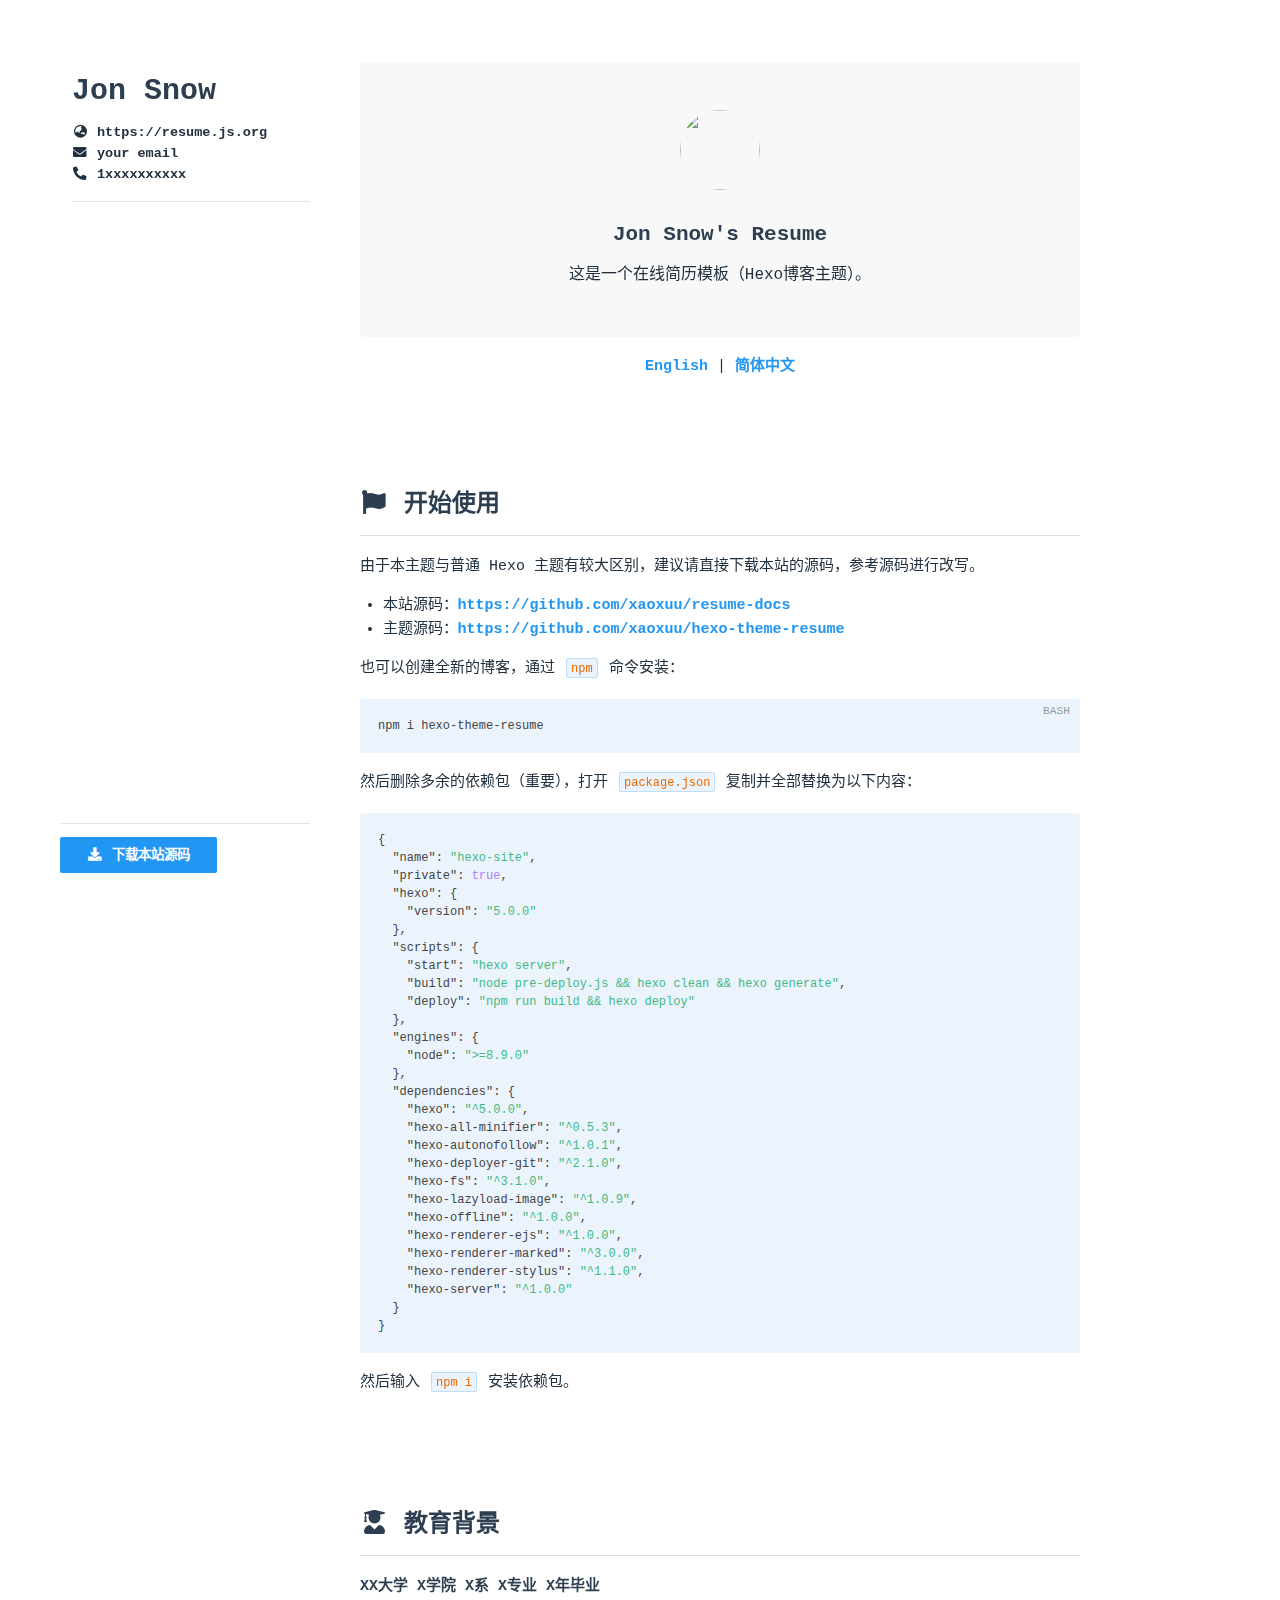
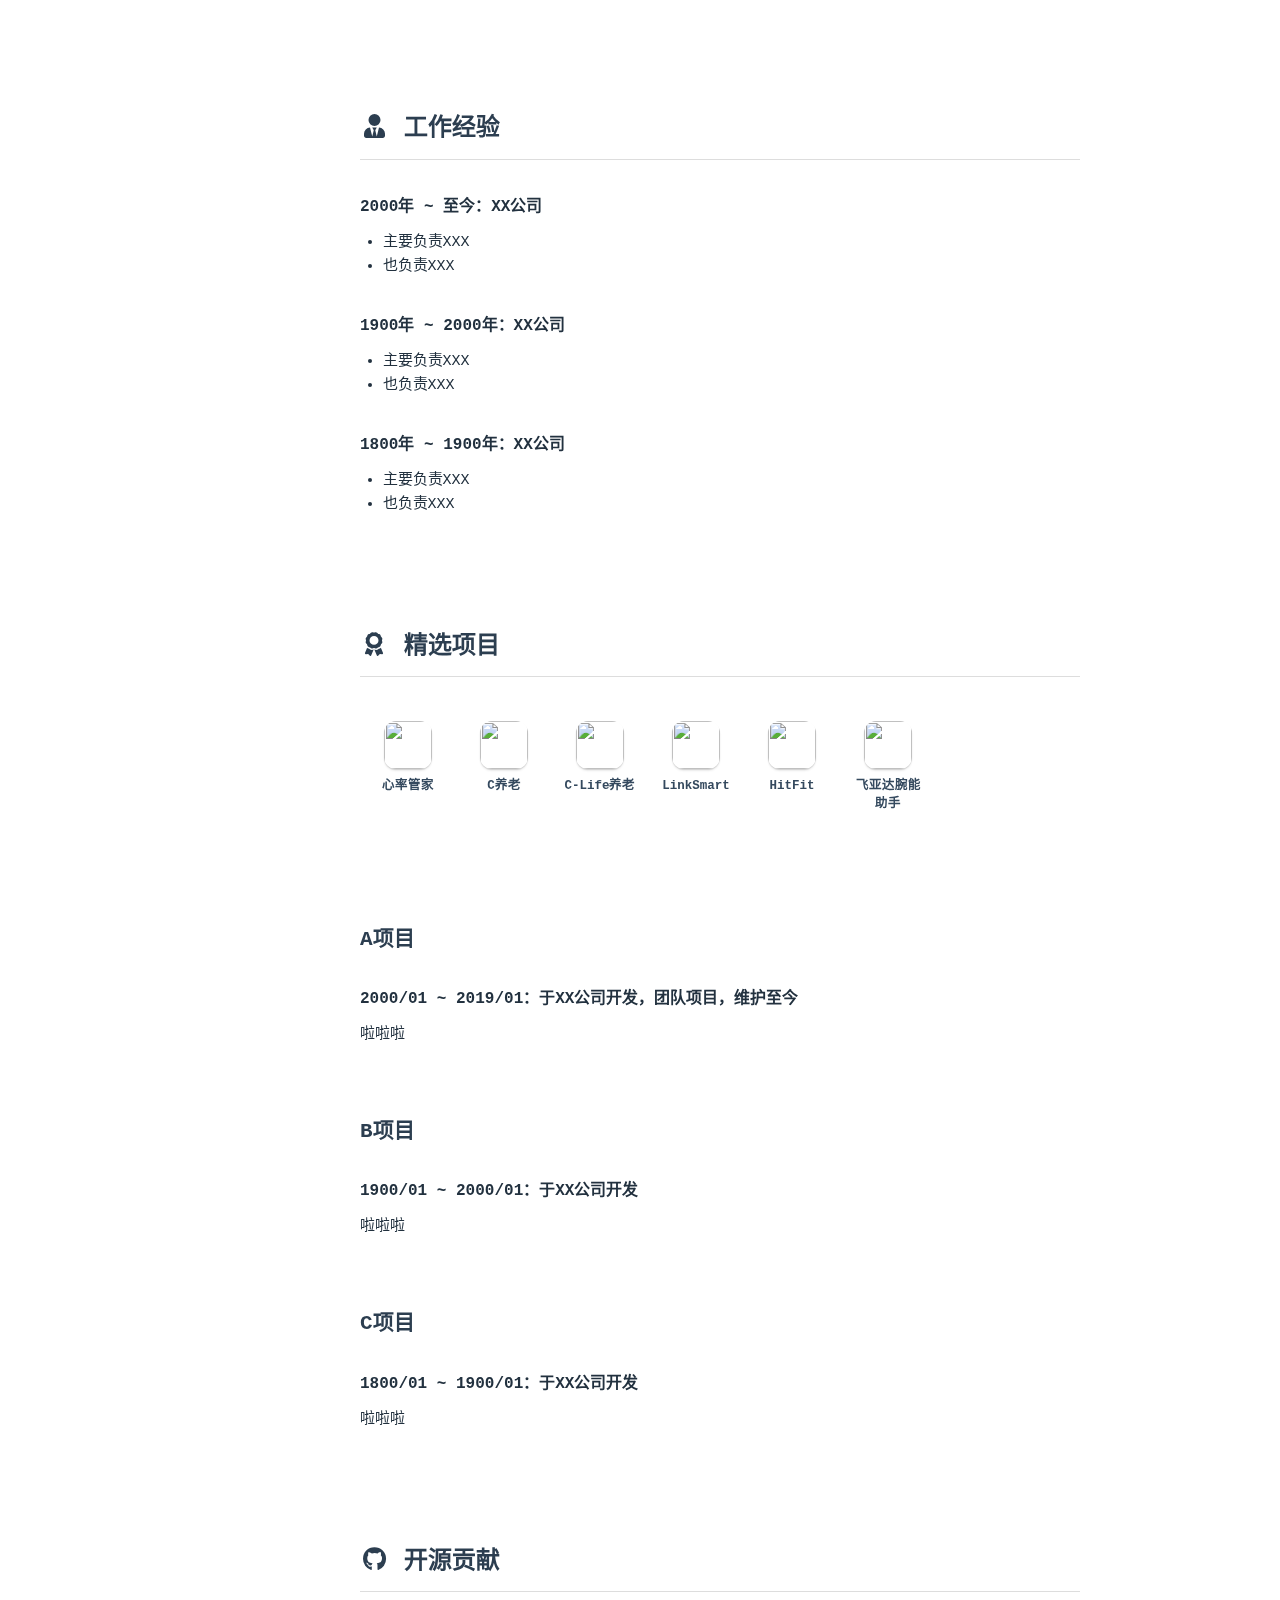
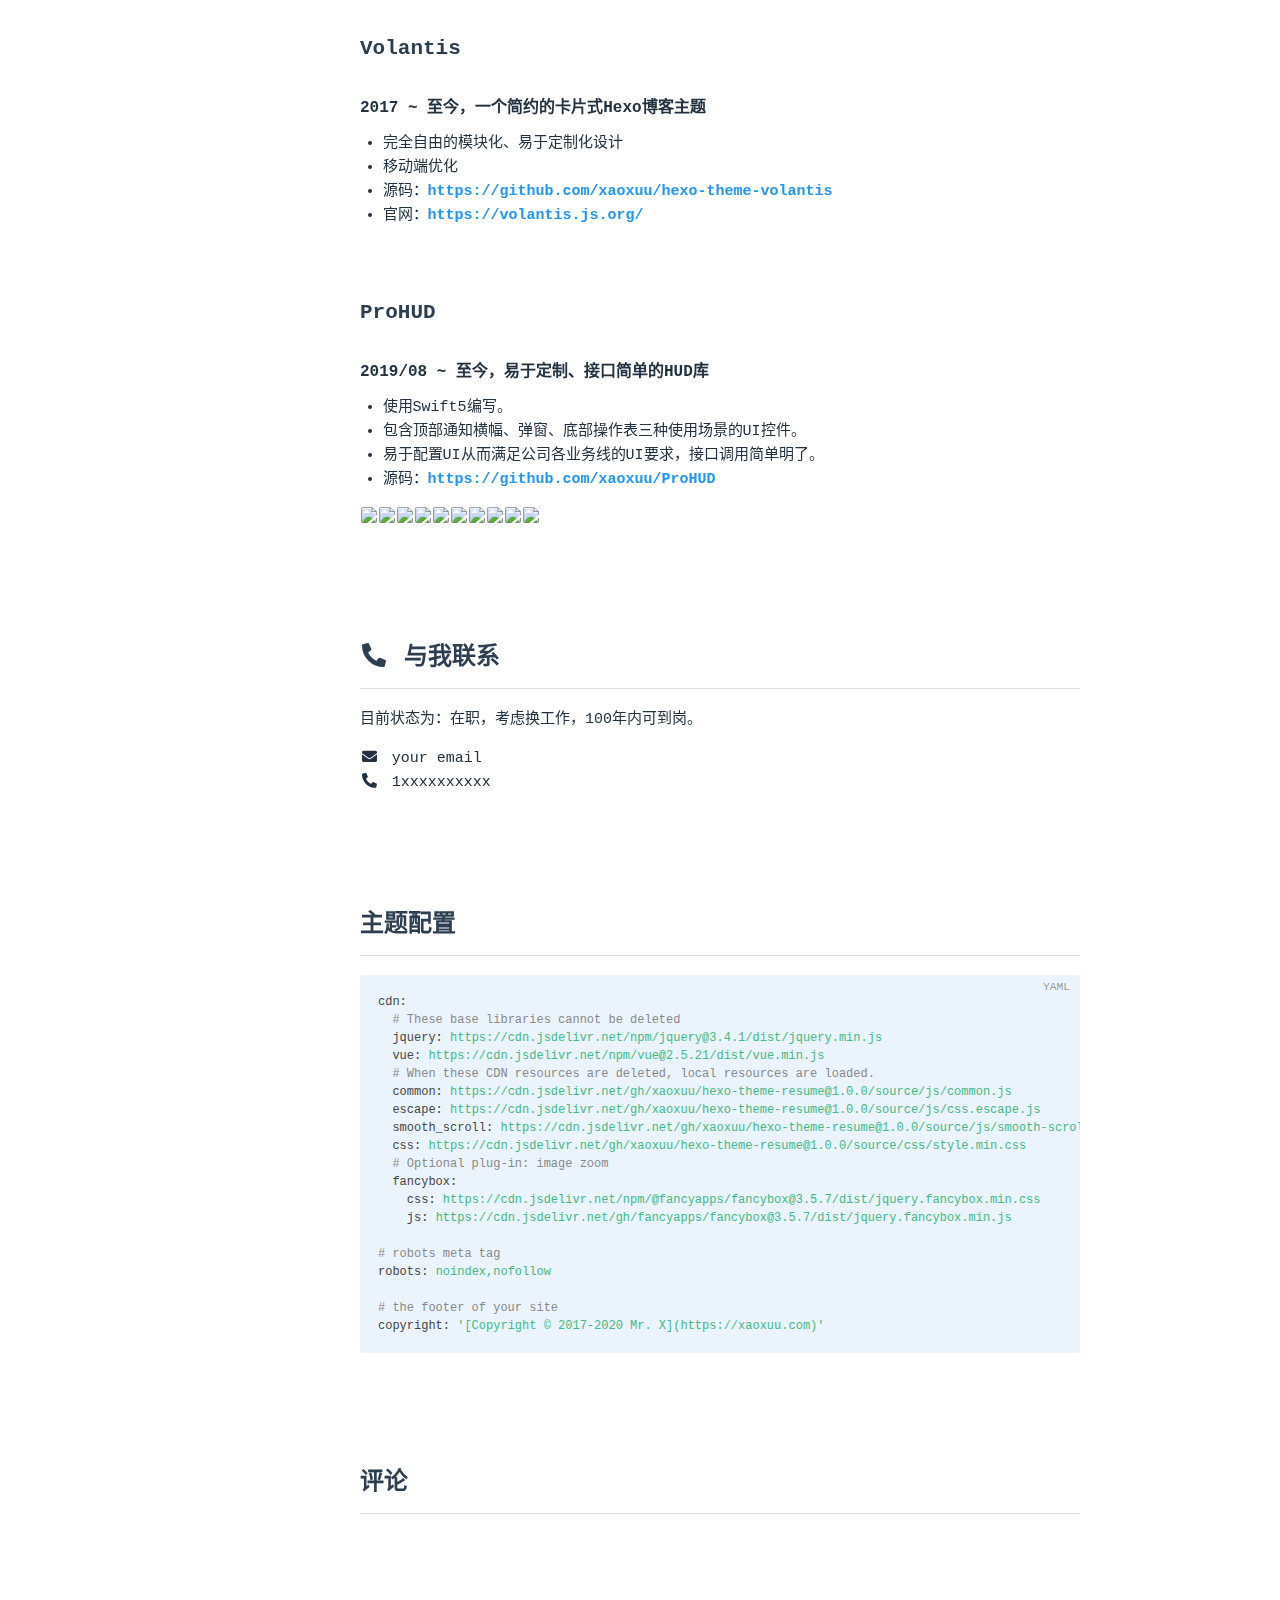
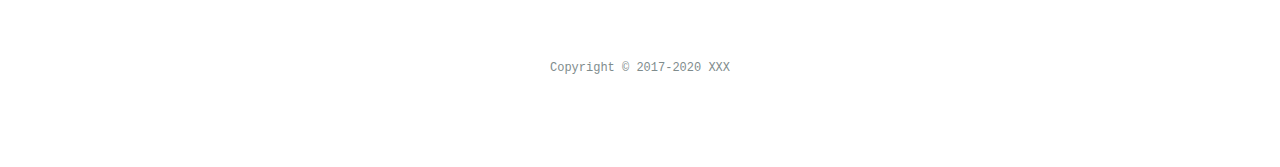
==== zh-cn/index.html @ 0134218d "update pages" ====
<!DOCTYPE html><html lang="zh-CN"><head><meta charset="utf-8"><meta name="robots" content="index,follow"><meta name="renderer" content="webkit"><meta name="force-rendering" content="webkit"><meta http-equiv="X-UA-Compatible" content="IE=Edge,chrome=1"><meta name="HandheldFriendly" content="True"><meta name="apple-mobile-web-app-capable" content="yes"><meta name="viewport" content="width=device-width,initial-scale=1,maximum-scale=1,user-scalable=no"><title>Jon Snow's Resume</title><meta name="keywords" content="简历主题,Hexo主题,简历模板"><meta name="description" content="这是一个在线简历模板（Hexo博客主题）。"><meta name="theme-color" content="#FFFFFF"><meta name="msapplication-TileColor" content="#1BC3FB"><meta name="msapplication-config" content="https://cdn.jsdelivr.net/gh/xaoxuu/cdn-assets/favicon/browserconfig.xml"><link rel="shortcut icon" type="image/x-icon" href="https://cdn.jsdelivr.net/gh/xaoxuu/cdn-assets/favicon/favicon.ico"><link rel="icon" type="image/x-icon" sizes="32x32" href="https://cdn.jsdelivr.net/gh/xaoxuu/cdn-assets/favicon/favicon-32x32.png"><link rel="apple-touch-icon" type="image/png" sizes="180x180" href="https://cdn.jsdelivr.net/gh/xaoxuu/cdn-assets/favicon/apple-touch-icon.png"><link rel="mask-icon" color="#1BC3FB" href="https://cdn.jsdelivr.net/gh/xaoxuu/cdn-assets/favicon/safari-pinned-tab.svg"><link rel="manifest" href="https://cdn.jsdelivr.net/gh/xaoxuu/cdn-assets/favicon/site.webmanifest"><link rel="stylesheet" href="https://cdn.jsdelivr.net/npm/@fortawesome/fontawesome-free@5.12.1/css/all.min.css"><link rel="stylesheet" href="https://cdn.jsdelivr.net/npm/@fancyapps/fancybox@3.5/dist/jquery.fancybox.min.css"><link rel="stylesheet" href="/css/page.css"><meta name="generator" content="Hexo 5.3.0"></head><body class="docs"><div id="mobile-bar"><a class="menu-button fas fa-bars"></a><h2 class="nav-title">Jon Snow's Resume</h2><a class="menu-button right fas fa-download" target="_blank" rel="external nofollow noopener noreferrer" href="https://github.com/xaoxuu/resume-docs"></a></div><script src="https://cdn.jsdelivr.net/npm/vue@2.6/dist/vue.min.js"></script><script>Vue.config.productionTip=!1,window.PAGE_TYPE="resume"</script><div id="main" class="fix-sidebar"><div class="sidebar"><div class="sidebar-inner"><header class="header"><h2>Jon Snow</h2><div class="meta"><p><a href="https://resume.js.org/zh-cn/"><i class="fas fa-globe-asia fa-fw"></i>&nbsp;https://resume.js.org</a></p><p><a><i class="fas fa-envelope fa-fw"></i>&nbsp;your email</a></p><p><a href="tel:10086" rel="external nofollow noopener noreferrer" target="_blank"><i class="fas fa-phone-alt fa-fw"></i>&nbsp;1xxxxxxxxxx</a></p></div><hr><br></header><div class="list"><ul class="menu-root"><li><a href="/index.html" class="sidebar-link current"></a></li><li><a href="/zh-cn/index.html" class="sidebar-link current"></a></li></ul></div><div class="footer"><a class="button" target="_blank" rel="external nofollow noopener noreferrer" href="https://github.com/xaoxuu/resume-docs"><i class="fas fa-download fa-fw"></i> 下载本站源码</a></div></div></div><div class="content with-sidebar"><div class="resume-header"><div class="avatar"><img no-lazy class="avatar" src="https://cdn.jsdelivr.net/gh/xaoxuu/cdn-assets/avatar/avatar.png"></div><h1 class="resume-title">Jon Snow's Resume</h1><p class="description">这是一个在线简历模板（Hexo博客主题）。</p></div><center><a href="/">English</a> | <a href="/zh-cn/">简体中文</a></center><h2 id="开始使用"><a href="#开始使用" class="headerlink" title=" 开始使用"></a><i class="fas fa-flag"></i> 开始使用</h2><p>由于本主题与普通 Hexo 主题有较大区别，建议请直接下载本站的源码，参考源码进行改写。</p><ul><li>本站源码：<a target="_blank" rel="external nofollow noopener noreferrer" href="https://github.com/xaoxuu/resume-docs">https://github.com/xaoxuu/resume-docs</a></li><li>主题源码：<a target="_blank" rel="external nofollow noopener noreferrer" href="https://github.com/xaoxuu/hexo-theme-resume">https://github.com/xaoxuu/hexo-theme-resume</a></li></ul><p>也可以创建全新的博客，通过 <code>npm</code> 命令安装：</p><figure class="highlight bash"><table><tr><td class="code"><pre><span class="line">npm i hexo-theme-resume</span><br></pre></td></tr></table></figure><p>然后删除多余的依赖包（重要），打开 <code>package.json</code> 复制并全部替换为以下内容：</p><figure class="highlight json"><table><tr><td class="code"><pre><span class="line">&#123;</span><br><span class="line">  <span class="attr">&quot;name&quot;</span>: <span class="string">&quot;hexo-site&quot;</span>,</span><br><span class="line">  <span class="attr">&quot;private&quot;</span>: <span class="literal">true</span>,</span><br><span class="line">  <span class="attr">&quot;hexo&quot;</span>: &#123;</span><br><span class="line">    <span class="attr">&quot;version&quot;</span>: <span class="string">&quot;5.0.0&quot;</span></span><br><span class="line">  &#125;,</span><br><span class="line">  <span class="attr">&quot;scripts&quot;</span>: &#123;</span><br><span class="line">    <span class="attr">&quot;start&quot;</span>: <span class="string">&quot;hexo server&quot;</span>,</span><br><span class="line">    <span class="attr">&quot;build&quot;</span>: <span class="string">&quot;node pre-deploy.js &amp;&amp; hexo clean &amp;&amp; hexo generate&quot;</span>,</span><br><span class="line">    <span class="attr">&quot;deploy&quot;</span>: <span class="string">&quot;npm run build &amp;&amp; hexo deploy&quot;</span></span><br><span class="line">  &#125;,</span><br><span class="line">  <span class="attr">&quot;engines&quot;</span>: &#123;</span><br><span class="line">    <span class="attr">&quot;node&quot;</span>: <span class="string">&quot;&gt;=8.9.0&quot;</span></span><br><span class="line">  &#125;,</span><br><span class="line">  <span class="attr">&quot;dependencies&quot;</span>: &#123;</span><br><span class="line">    <span class="attr">&quot;hexo&quot;</span>: <span class="string">&quot;^5.0.0&quot;</span>,</span><br><span class="line">    <span class="attr">&quot;hexo-all-minifier&quot;</span>: <span class="string">&quot;^0.5.3&quot;</span>,</span><br><span class="line">    <span class="attr">&quot;hexo-autonofollow&quot;</span>: <span class="string">&quot;^1.0.1&quot;</span>,</span><br><span class="line">    <span class="attr">&quot;hexo-deployer-git&quot;</span>: <span class="string">&quot;^2.1.0&quot;</span>,</span><br><span class="line">    <span class="attr">&quot;hexo-fs&quot;</span>: <span class="string">&quot;^3.1.0&quot;</span>,</span><br><span class="line">    <span class="attr">&quot;hexo-lazyload-image&quot;</span>: <span class="string">&quot;^1.0.9&quot;</span>,</span><br><span class="line">    <span class="attr">&quot;hexo-offline&quot;</span>: <span class="string">&quot;^1.0.0&quot;</span>,</span><br><span class="line">    <span class="attr">&quot;hexo-renderer-ejs&quot;</span>: <span class="string">&quot;^1.0.0&quot;</span>,</span><br><span class="line">    <span class="attr">&quot;hexo-renderer-marked&quot;</span>: <span class="string">&quot;^3.0.0&quot;</span>,</span><br><span class="line">    <span class="attr">&quot;hexo-renderer-stylus&quot;</span>: <span class="string">&quot;^1.1.0&quot;</span>,</span><br><span class="line">    <span class="attr">&quot;hexo-server&quot;</span>: <span class="string">&quot;^1.0.0&quot;</span></span><br><span class="line">  &#125;</span><br><span class="line">&#125;</span><br></pre></td></tr></table></figure><p>然后输入 <code>npm i</code> 安装依赖包。</p><h2 id="教育背景"><a href="#教育背景" class="headerlink" title=" 教育背景"></a><i class="fas fa-user-graduate"></i> 教育背景</h2><p><strong>XX大学 X学院 X系 X专业 X年毕业</strong></p><h2 id="工作经验"><a href="#工作经验" class="headerlink" title=" 工作经验"></a><i class="fas fa-user-tie"></i> 工作经验</h2><h4 id="2000年-至今：XX公司"><a href="#2000年-至今：XX公司" class="headerlink" title="2000年 ~ 至今：XX公司"></a>2000年 ~ 至今：XX公司</h4><ul><li>主要负责XXX</li><li>也负责XXX</li></ul><h4 id="1900年-2000年：XX公司"><a href="#1900年-2000年：XX公司" class="headerlink" title="1900年 ~ 2000年：XX公司"></a>1900年 ~ 2000年：XX公司</h4><ul><li>主要负责XXX</li><li>也负责XXX</li></ul><h4 id="1800年-1900年：XX公司"><a href="#1800年-1900年：XX公司" class="headerlink" title="1800年 ~ 1900年：XX公司"></a>1800年 ~ 1900年：XX公司</h4><ul><li>主要负责XXX</li><li>也负责XXX</li></ul><h2 id="精选项目"><a href="#精选项目" class="headerlink" title=" 精选项目"></a><i class="fas fa-award"></i> 精选项目</h2><btns rounded><a target="_blank" rel="external nofollow noopener noreferrer" href="https://apps.apple.com/cn/app/heart-mate-pro-hrm-utility/id1463348922?ls=1"><img src="https://img.vim-cn.com/92/d570170f4f12e1ee829ca0e85a7dffeb77343a.svg" data-original="https://cdn.jsdelivr.net/gh/xaoxuu/cdn-assets/proj/heartmate/icon.png"> 心率管家 </a><a target="_blank" rel="external nofollow noopener noreferrer" href="https://apps.apple.com/cn/app/c%E5%85%BB%E8%80%81/id1458315594"><img src="https://img.vim-cn.com/92/d570170f4f12e1ee829ca0e85a7dffeb77343a.svg" data-original="https://cdn.jsdelivr.net/gh/xaoxuu/cdn-assets/proj/het-cyanglao/icon.png"> C养老 </a><a target="_blank" rel="external nofollow noopener noreferrer" href="https://apps.apple.com/cn/app/c-life%E5%85%BB%E8%80%81/id1393937890"><img src="https://img.vim-cn.com/92/d570170f4f12e1ee829ca0e85a7dffeb77343a.svg" data-original="https://cdn.jsdelivr.net/gh/xaoxuu/cdn-assets/proj/het-clife/icon.png"> C-Life养老 </a><a target="_blank" rel="external nofollow noopener noreferrer" href="https://apps.apple.com/cn/app/linksmart/id1109303355"><img src="https://img.vim-cn.com/92/d570170f4f12e1ee829ca0e85a7dffeb77343a.svg" data-original="https://cdn.jsdelivr.net/gh/xaoxuu/cdn-assets/proj/ht-linksmart/icon.png"> LinkSmart </a><a target="_blank" rel="external nofollow noopener noreferrer" href="https://apps.apple.com/cn/app/hitfit/id1207738581"><img src="https://img.vim-cn.com/92/d570170f4f12e1ee829ca0e85a7dffeb77343a.svg" data-original="https://cdn.jsdelivr.net/gh/xaoxuu/cdn-assets/proj/ht-hitfit/icon.png"> HitFit </a><a target="_blank" rel="external nofollow noopener noreferrer" href="https://apps.apple.com/cn/app/%E8%85%95%E8%83%BD%E5%8A%A9%E6%89%8B/id1138242219"><img src="https://img.vim-cn.com/92/d570170f4f12e1ee829ca0e85a7dffeb77343a.svg" data-original="https://cdn.jsdelivr.net/gh/xaoxuu/cdn-assets/proj/ht-fiyta/icon.png"> 飞亚达腕能助手</a></btns><br><h3 id="A项目"><a href="#A项目" class="headerlink" title="A项目"></a>A项目</h3><h4 id="2000-01-2019-01：于XX公司开发，团队项目，维护至今"><a href="#2000-01-2019-01：于XX公司开发，团队项目，维护至今" class="headerlink" title="2000/01 ~ 2019/01：于XX公司开发，团队项目，维护至今"></a>2000/01 ~ 2019/01：于XX公司开发，团队项目，维护至今</h4><p>啦啦啦</p><h3 id="B项目"><a href="#B项目" class="headerlink" title="B项目"></a>B项目</h3><h4 id="1900-01-2000-01：于XX公司开发"><a href="#1900-01-2000-01：于XX公司开发" class="headerlink" title="1900/01 ~ 2000/01：于XX公司开发"></a>1900/01 ~ 2000/01：于XX公司开发</h4><p>啦啦啦</p><h3 id="C项目"><a href="#C项目" class="headerlink" title="C项目"></a>C项目</h3><h4 id="1800-01-1900-01：于XX公司开发"><a href="#1800-01-1900-01：于XX公司开发" class="headerlink" title="1800/01 ~ 1900/01：于XX公司开发"></a>1800/01 ~ 1900/01：于XX公司开发</h4><p>啦啦啦</p><h2 id="开源贡献"><a href="#开源贡献" class="headerlink" title=" 开源贡献"></a><i class="fab fa-github"></i> 开源贡献</h2><h3 id="Volantis"><a href="#Volantis" class="headerlink" title="Volantis"></a>Volantis</h3><h4 id="2017-至今，一个简约的卡片式Hexo博客主题"><a href="#2017-至今，一个简约的卡片式Hexo博客主题" class="headerlink" title="2017 ~ 至今，一个简约的卡片式Hexo博客主题"></a>2017 ~ 至今，一个简约的卡片式Hexo博客主题</h4><ul><li>完全自由的模块化、易于定制化设计</li><li>移动端优化</li><li>源码：<a target="_blank" rel="external nofollow noopener noreferrer" href="https://github.com/xaoxuu/hexo-theme-volantis">https://github.com/xaoxuu/hexo-theme-volantis</a></li><li>官网：<a target="_blank" rel="external nofollow noopener noreferrer" href="https://volantis.js.org/">https://volantis.js.org/</a></li></ul><h3 id="ProHUD"><a href="#ProHUD" class="headerlink" title="ProHUD"></a>ProHUD</h3><h4 id="2019-08-至今，易于定制、接口简单的HUD库"><a href="#2019-08-至今，易于定制、接口简单的HUD库" class="headerlink" title="2019/08 ~ 至今，易于定制、接口简单的HUD库"></a>2019/08 ~ 至今，易于定制、接口简单的HUD库</h4><ul><li>使用Swift5编写。</li><li>包含顶部通知横幅、弹窗、底部操作表三种使用场景的UI控件。</li><li>易于配置UI从而满足公司各业务线的UI要求，接口调用简单明了。</li><li>源码：<a target="_blank" rel="external nofollow noopener noreferrer" href="https://github.com/xaoxuu/ProHUD">https://github.com/xaoxuu/ProHUD</a></li></ul><fancybox><img src="https://img.vim-cn.com/92/d570170f4f12e1ee829ca0e85a7dffeb77343a.svg" data-original="https://cdn.jsdelivr.net/gh/xaoxuu/cdn-assets/proj/prohud/screenshot01.png"> <img src="https://img.vim-cn.com/92/d570170f4f12e1ee829ca0e85a7dffeb77343a.svg" data-original="https://cdn.jsdelivr.net/gh/xaoxuu/cdn-assets/proj/prohud/screenshot02.png"> <img src="https://img.vim-cn.com/92/d570170f4f12e1ee829ca0e85a7dffeb77343a.svg" data-original="https://cdn.jsdelivr.net/gh/xaoxuu/cdn-assets/proj/prohud/screenshot03.png"> <img src="https://img.vim-cn.com/92/d570170f4f12e1ee829ca0e85a7dffeb77343a.svg" data-original="https://cdn.jsdelivr.net/gh/xaoxuu/cdn-assets/proj/prohud/screenshot04.png"> <img src="https://img.vim-cn.com/92/d570170f4f12e1ee829ca0e85a7dffeb77343a.svg" data-original="https://cdn.jsdelivr.net/gh/xaoxuu/cdn-assets/proj/prohud/screenshot05.png"> <img src="https://img.vim-cn.com/92/d570170f4f12e1ee829ca0e85a7dffeb77343a.svg" data-original="https://cdn.jsdelivr.net/gh/xaoxuu/cdn-assets/proj/prohud/screenshot06.png"> <img src="https://img.vim-cn.com/92/d570170f4f12e1ee829ca0e85a7dffeb77343a.svg" data-original="https://cdn.jsdelivr.net/gh/xaoxuu/cdn-assets/proj/prohud/screenshot07.png"> <img src="https://img.vim-cn.com/92/d570170f4f12e1ee829ca0e85a7dffeb77343a.svg" data-original="https://cdn.jsdelivr.net/gh/xaoxuu/cdn-assets/proj/prohud/screenshot08.png"> <img src="https://img.vim-cn.com/92/d570170f4f12e1ee829ca0e85a7dffeb77343a.svg" data-original="https://cdn.jsdelivr.net/gh/xaoxuu/cdn-assets/proj/prohud/screenshot09.png"> <img src="https://img.vim-cn.com/92/d570170f4f12e1ee829ca0e85a7dffeb77343a.svg" data-original="https://cdn.jsdelivr.net/gh/xaoxuu/cdn-assets/proj/prohud/screenshot10.png"></fancybox><h2 id="与我联系"><a href="#与我联系" class="headerlink" title=" 与我联系"></a><i class="fas fa-phone-alt"></i> 与我联系</h2><p>目前状态为：在职，考虑换工作，100年内可到岗。</p><p><i class="fas fa-envelope fa-fw"></i> your email<br><i class="fas fa-phone-alt fa-fw"></i> 1xxxxxxxxxx</p><h2 id="主题配置"><a href="#主题配置" class="headerlink" title="主题配置"></a>主题配置</h2><figure class="highlight yaml"><table><tr><td class="code"><pre><span class="line"><span class="attr">cdn:</span></span><br><span class="line">  <span class="comment"># These base libraries cannot be deleted</span></span><br><span class="line">  <span class="attr">jquery:</span> <span class="string">https://cdn.jsdelivr.net/npm/jquery@3.4.1/dist/jquery.min.js</span></span><br><span class="line">  <span class="attr">vue:</span> <span class="string">https://cdn.jsdelivr.net/npm/vue@2.5.21/dist/vue.min.js</span></span><br><span class="line">  <span class="comment"># When these CDN resources are deleted, local resources are loaded.</span></span><br><span class="line">  <span class="attr">common:</span> <span class="string">https://cdn.jsdelivr.net/gh/xaoxuu/hexo-theme-resume@1.0.0/source/js/common.js</span></span><br><span class="line">  <span class="attr">escape:</span> <span class="string">https://cdn.jsdelivr.net/gh/xaoxuu/hexo-theme-resume@1.0.0/source/js/css.escape.js</span></span><br><span class="line">  <span class="attr">smooth_scroll:</span> <span class="string">https://cdn.jsdelivr.net/gh/xaoxuu/hexo-theme-resume@1.0.0/source/js/smooth-scroll.min.js</span></span><br><span class="line">  <span class="attr">css:</span> <span class="string">https://cdn.jsdelivr.net/gh/xaoxuu/hexo-theme-resume@1.0.0/source/css/style.min.css</span></span><br><span class="line">  <span class="comment"># Optional plug-in: image zoom</span></span><br><span class="line">  <span class="attr">fancybox:</span></span><br><span class="line">    <span class="attr">css:</span> <span class="string">https://cdn.jsdelivr.net/npm/@fancyapps/fancybox@3.5.7/dist/jquery.fancybox.min.css</span></span><br><span class="line">    <span class="attr">js:</span> <span class="string">https://cdn.jsdelivr.net/gh/fancyapps/fancybox@3.5.7/dist/jquery.fancybox.min.js</span></span><br><span class="line"></span><br><span class="line"><span class="comment"># robots meta tag</span></span><br><span class="line"><span class="attr">robots:</span> <span class="string">noindex,nofollow</span></span><br><span class="line"></span><br><span class="line"><span class="comment"># the footer of your site</span></span><br><span class="line"><span class="attr">copyright:</span> <span class="string">&#x27;[Copyright © 2017-2020 Mr. X](https://xaoxuu.com)&#x27;</span></span><br></pre></td></tr></table></figure><h2 id="评论"><a href="#评论" class="headerlink" title="评论"></a>评论</h2><script src="https://utteranc.es/client.js" repo="xaoxuu/hexo-theme-resume" issue-number="18" theme="github-light" crossorigin="anonymous" async></script></div></div><script src="https://cdn.jsdelivr.net/gh/xaoxuu/hexo-theme-resume@1.0.0/source/js/smooth-scroll.min.js"></script><footer id="footer"><p></p><p><a href="/">Copyright © 2017-2020 XXX</a></p><p></p></footer><script src="https://cdn.jsdelivr.net/npm/jquery@3.5/dist/jquery.min.js"></script><script src="https://cdn.jsdelivr.net/gh/xaoxuu/hexo-theme-resume@1.0.0/source/js/common.js"></script><script src="https://cdn.jsdelivr.net/gh/xaoxuu/hexo-theme-resume@1.0.0/source/js/css.escape.js"></script><script src="https://cdn.jsdelivr.net/gh/fancyapps/fancybox@3.5/dist/jquery.fancybox.min.js"></script><script>let LAZY_LOAD_IMAGE="[object Object]";$("body").find("fancybox").find("img").each(function(){var t=document.createElement("a");$(t).attr("data-fancybox","gallery"),$(t).attr("href",$(this).attr("src")),LAZY_LOAD_IMAGE&&$(t).attr("href",$(this).attr("data-original")),$(this).wrap(t)})</script><script>window.imageLazyLoadSetting={isSPA:!1,processImages:null}</script><script>window.addEventListener("load",function(){var t=/\.(gif|jpg|jpeg|tiff|png)$/i,r=/^data:image\/[a-z]+;base64,/;Array.prototype.slice.call(document.querySelectorAll("img[data-original]")).forEach(function(a){var e=a.parentNode;"A"===e.tagName&&(e.href.match(t)||e.href.match(r))&&(e.href=a.dataset.original)})})</script><script>!function(n){n.imageLazyLoadSetting.processImages=i;var e=n.imageLazyLoadSetting.isSPA,r=Array.prototype.slice.call(document.querySelectorAll("img[data-original]"));function i(){e&&(r=Array.prototype.slice.call(document.querySelectorAll("img[data-original]")));for(var t,a=0;a<r.length;a++)0<=(t=(t=r[a]).getBoundingClientRect()).bottom&&0<=t.left&&t.top<=(n.innerHeight||document.documentElement.clientHeight)&&function(){var e=r[a],t=e,n=function(){r=r.filter(function(t){return e!==t})},i=new Image,o=t.getAttribute("data-original");i.onload=function(){t.src=o,n()},i.src=o}()}i(),n.addEventListener("scroll",function(){var t=i,e=n;clearTimeout(t.tId),t.tId=setTimeout(function(){t.call(e)},500)})}(this)</script></body></html>
---- css/page.css ----
/* build time:Mon Jun 27 2022 18:29:17 GMT+0800 (中国标准时间)*/
@font-face{font-family:Courier;src:url(https://cdn.jsdelivr.net/gh/xaoxuu/cdn-fonts/Courier/Courier.dfont);font-weight:300}.gutter pre{color:rgba(0,0,0,.4)}pre{color:#444}pre .constant,pre .function .keyword{color:#0092db}pre .attribute,pre .keyword{color:#e96900}pre .literal,pre .number{color:#ae81ff}pre .change,pre .clojure .built_in,pre .flow,pre .lisp .title,pre .nginx .title,pre .tag,pre .tag .title,pre .tex .special,pre .winutils{color:#2973b7}pre .class .title{color:#2c3e50}pre .regexp,pre .symbol,pre .symbol .string,pre .value{color:#42b983}pre .title{color:#a6e22e}pre .type{color:#2395f3}pre .addition,pre .apache .cbracket,pre .apache .tag,pre .attr_selector,pre .built_in,pre .django .filter .argument,pre .django .template_tag,pre .django .variable,pre .envvar,pre .haskell .type,pre .javadoc,pre .preprocessor,pre .prompt,pre .pseudo,pre .ruby .class .parent,pre .smalltalk .array,pre .smalltalk .class,pre .smalltalk .localvars,pre .sql .aggregate,pre .stream,pre .string,pre .subst,pre .tag .value,pre .tex .command{color:#42b983}pre .apache .sqbracket,pre .comment,pre .deletion,pre .doctype,pre .java .annotation,pre .pi,pre .python .decorator,pre .shebang,pre .template_comment,pre .tex .formula{color:#888}pre .coffeescript .javascript,pre .javascript .xml,pre .tex .formula,pre .xml .cdata,pre .xml .css,pre .xml .javascript,pre .xml .vbscript{opacity:.5}body{font-family:Courier,Menlo,Monaco,"Helvetica Neue",Arial,sans-serif;font-size:15px;-webkit-font-smoothing:antialiased;-moz-osx-font-smoothing:grayscale;color:#22313f;background-color:#fff;margin:0}body.docs{padding-top:0}@media screen and (max-width:900px){body.docs{padding-top:0}}hr{border:0;border-radius:1px;border-bottom:1px solid rgba(0,0,0,.1)}a{text-decoration:none;color:#22313f}img{border:none}h1,h2,h3,h4,strong{font-weight:600;color:#2c3e50}code,pre{font-family:Menlo,Monaco,courier,monospace,Arial,sans-serif;font-size:.8em;-webkit-font-smoothing:initial;-moz-osx-font-smoothing:initial}code{color:#e96900;background-color:#ebf4fd;border:1px solid #bfdcf9;padding:3px 4px 1px 4px;margin:0 2px;border-radius:2px;word-break:break-all}em{color:#7f8c8d}.button{padding:.32em 2em;line-height:2em;border-radius:2px;display:inline-block;color:#fff;background-color:#2196f3;transition:all .15s ease;box-sizing:border-box}.button.white{background-color:#fff;color:#2196f3!important}.button.clear{background:rgba(0,0,0,0)}.button.gray{background-color:#999}.button:hover{color:#fff!important}.button.active,.button:hover{background:#0c82df;box-shadow:0 4px 8px rgba(0,0,0,.12),0 8px 16px rgba(0,0,0,.12),0 16px 32px rgba(0,0,0,.12)}.button:active{box-shadow:0 2px 4px rgba(0,0,0,.1)}.highlight{overflow-x:auto;background-color:#ebf4fd;padding:0;line-height:1.1em;border-radius:4px;position:relative}.highlight table,.highlight td,.highlight tr{width:100%;border-collapse:collapse;padding:0;margin:0}.highlight .gutter{width:1.5em;background:#d5e8fb}.highlight .gutter pre{text-align:right;padding:0 1em;background-color:rgba(0,0,0,0);line-height:1.5em}.highlight .code pre{background:#ebf4fd;padding:1.5em;line-height:1.5em;margin:0}.highlight .code .line{min-height:1.5em}.highlight .code.code:before{content:" ";position:absolute;top:0;right:0;color:rgba(0,0,0,.4);text-align:right;font-size:.75em;padding:5px 10px 0;line-height:15px;height:15px}.highlight.c .code:before{content:"C"}.highlight.swift .code:before{content:"SWIFT"}.highlight.objc .code:before{content:"OBJECTIVE-C"}.highlight.html .code:before{content:"HTML"}.highlight.js .code:before{content:"JS"}.highlight.bash .code:before{content:"BASH"}.highlight.shell .code:before{content:"SHELL"}.highlight.css .code:before{content:"CSS"}.highlight.stylus .code:before{content:"STYLUS"}.highlight.less .code:before{content:"LESS"}.highlight.java .code:before{content:"JAVA"}.highlight.python .code:before{content:"PYTHON"}.highlight.yaml .code:before{content:"YAML"}.hljs{background:0 0!important}#main{position:relative;z-index:1;padding:0 60px 30px;overflow-x:hidden}#nav .nav-link{cursor:pointer}#nav .nav-dropdown-container .nav-link:hover:not(.current){border-bottom:none}#nav .nav-dropdown-container:hover .nav-dropdown{display:block}#nav .nav-dropdown-container.ecosystem,#nav .nav-dropdown-container.language{margin-left:20px}#nav .nav-dropdown-container .arrow{pointer-events:none}#nav .nav-dropdown{display:none;box-sizing:border-box;max-height:calc(100vh - 60px);overflow-y:auto;position:absolute;top:100%;right:-15px;background-color:#fff;padding:10px 0;border:1px solid #ddd;border-bottom-color:#ccc;text-align:left;border-radius:4px;white-space:nowrap}#nav .nav-dropdown li{line-height:1.8em;margin:0;display:block}#nav .nav-dropdown li>ul{padding-left:0}#nav .nav-dropdown li:first-child h4{margin-top:0;padding-top:0;border-top:0}#nav .nav-dropdown a,#nav .nav-dropdown h4{padding:0 24px 0 20px}#nav .nav-dropdown h4{font-size:.78em;color:rgba(44,62,80,.45);margin:.45em 0 0;padding-top:.45em;border-top:1px solid #eee}#nav .nav-dropdown a{color:#3a5169;font-size:.95em;font-weight:700;display:block}#nav .nav-dropdown a:hover{color:#2196f3}#nav .arrow{display:inline-block;vertical-align:middle;margin-top:-1px;margin-left:6px;margin-right:-14px;width:0;height:0;border-left:4px solid transparent;border-right:4px solid transparent;border-top:5px solid #ccc}sup.beta.beta{font-size:.6em;margin-left:.7em;text-transform:uppercase;opacity:.6}@media print{body{color:#000}.highlight{padding:0;page-break-inside:avoid}.highlight .code pre{color:#000;background-color:#fff;border-style:solid;border-width:2px 2px 2px 2px;border-color:#e8e8e8;page-break-inside:avoid}h1,h2,h3,h4,h5{color:#000;page-break-after:avoid;page-break-before:avoid}img{page-break-inside:avoid}h2+p{page-break-before:avoid}a:link:after,a:visited:after{content:" [" attr(href) "] "}}#comments #valine_container .info{display:none}#footer{padding:40px 0 80px;color:#7f8c8d;text-align:center}#footer p{font-size:.8em}#footer a{color:#7f8c8d;transition:all .2s ease;-moz-transition:all .2s ease;-webkit-transition:all .2s ease;-o-transition:all .2s ease}#footer a:hover{color:#ff5722!important}#footer .social-wrapper{display:flex;justify-content:center;flex-wrap:wrap}#footer .social-wrapper a{position:relative;display:inline-block;text-align:center;display:flex;justify-content:center;align-items:center;flex-wrap:wrap;width:1.2em;height:1.2em;margin:4px;padding:.5em;border-radius:50%;background-color:transparent;transition:all .28s ease;-moz-transition:all .28s ease;-webkit-transition:all .28s ease;-o-transition:all .28s ease}#footer .social-wrapper a:hover{color:#2196f3;background-color:#e6f2fc}#header{background-color:#fff;height:40px;padding:10px 60px;position:relative;z-index:100;box-shadow:0 1px 1px rgba(0,0,0,.12),0 2px 2px rgba(0,0,0,.08)}body.docs #header{position:fixed;width:100%;top:0}body.docs #nav{position:fixed}#nav{list-style-type:none;margin:0;padding:0;position:absolute;right:30px;top:10px;height:40px;line-height:40px}#nav .break{display:none}#nav li{display:inline-block;position:relative;margin:0 .6em}#nav .seperator{margin:.3em;display:inline}#nav .nav-dropdown .nav-link.current,#nav .nav-dropdown .nav-link:hover{border-bottom:none}#nav .nav-dropdown .nav-link.current::after{content:"";width:0;height:0;border-left:5px solid #2196f3;border-top:3px solid transparent;border-bottom:3px solid transparent;position:absolute;top:50%;margin-top:-4px;left:8px}.nav-link{padding-bottom:3px;white-space:nowrap}.nav-link.current,.nav-link:hover{border-bottom:3px solid #2196f3}.nav-link.contribute,.nav-link.team{margin-left:10px}.new-label{position:absolute;top:3px;left:110%;background-color:#2196f3;color:#fff;line-height:16px;height:16px;font-size:9px;font-weight:700;font-family:Menlo,Monaco,courier,monospace,Arial,sans-serif;padding:1px 4px 0 6px;border-radius:4px}.search-query{height:30px;line-height:30px;box-sizing:border-box;padding:0 15px 0 30px;border:1px solid #e3e3e3;color:#2c3e50;outline:0;border-radius:15px;margin-right:10px;transition:border-color .2s ease;background:#fff url(/assets/img/search.png) 8px 5px no-repeat;background-size:20px;vertical-align:middle!important}.search-query:focus{border-color:#2196f3}#logo{display:inline-block;font-size:1.8em;line-height:40px;color:rgba(33,150,243,.9);font-family:Courier,Menlo,Monaco,"Helvetica Neue",Arial,sans-serif,cursive;font-weight:500}#logo img{vertical-align:middle;margin-right:6px;width:40px;height:40px;display:none}#mobile-bar{position:fixed;top:0;left:0;width:100%;height:54px;background-color:#fff;z-index:9;display:none;box-shadow:0 1px 2px rgba(0,0,0,.12);transition:all .5s ease;-moz-transition:all .5s ease;-webkit-transition:all .5s ease;-o-transition:all .5s ease}#mobile-bar .nav-title{font-family:Courier,Menlo,Monaco,"Helvetica Neue",Arial,sans-serif;font-size:1.1em;line-height:52px;color:#2c3e50;display:flex;margin:2px 54px 0 54px}#mobile-bar .menu-button{position:absolute;width:54px;height:54px;display:flex;align-items:center;justify-content:center;font-size:1.25em}#mobile-bar .menu-button.right{font-size:1.1em;top:0;right:0}#mobile-bar .logo{opacity:1;position:absolute;width:38px;height:38px;border-radius:50%;top:8px;right:16px;background-size:38px}#mobile-bar .logo img{width:38px;height:38px;border-radius:50%}@media print{#header{display:none}}.sidebar{position:absolute;top:0;left:0;bottom:0;overflow-x:hidden;overflow-y:auto;-webkit-overflow-scrolling:touch;-ms-overflow-style:none}.sidebar header{padding-top:60px;padding-left:12px}.sidebar header h2{margin-bottom:0;font-size:2em}.sidebar header .meta{margin:16px 0;font-size:.9em}.sidebar header p{margin:2px 0;line-height:1.4em;font-size:1em}.sidebar header a{margin:0;display:inline;transition:all .2s ease;-moz-transition:all .2s ease;-webkit-transition:all .2s ease;-o-transition:all .2s ease}.sidebar header a:hover{color:#ff5722!important}.sidebar a{font-weight:700;font-size:1em}.sidebar h2{margin-top:.2em}.sidebar p.job{margin-top:8px;font-weight:700;color:#2196f3}.sidebar ul{list-style-type:none;margin:0;line-height:1.5em;padding-left:1em}.sidebar ul a{font-weight:inherit;font-size:1.2em;transition:all .2s ease;-moz-transition:all .2s ease;-webkit-transition:all .2s ease;-o-transition:all .2s ease}.sidebar ul a:hover{color:#ff5722!important}.sidebar li{margin-top:.5em}.sidebar .sidebar-inner{width:250px;padding:8px 20px 60px 60px;margin-bottom:4em}.sidebar .sidebar-inner .footer{padding:1em 0 2em 0;bottom:0;position:fixed;background:#fff;width:inherit}.sidebar .version-select{vertical-align:middle;margin-left:5px}.sidebar .menu-root{padding-left:0;font-weight:700}.sidebar .menu-sub{font-size:.85em}.sidebar .menu-sub ul{font-weight:400}.sidebar .sidebar-link{color:#7f8c8d}.sidebar .sidebar-link.current{font-weight:600;color:#2196f3}.sidebar .sidebar-link.new:after{content:"NEW";display:inline-block;font-size:10px;font-weight:600;color:#fff;background-color:#2196f3;line-height:14px;padding:0 4px;border-radius:3px;margin-left:5px;vertical-align:middle;position:relative;top:-1px}.sidebar .sidebar-link:hover{border-bottom:2px solid #2196f3}.sidebar .section-link.active{font-weight:700;color:#2196f3}.sidebar .main-menu{margin-bottom:20px;display:none;padding-left:0}.sidebar .main-menu .seperator{background:#12f;display:none}.sidebar .nav-dropdown h4{font-weight:400;margin:0}@media screen and (max-width:900px){.sidebar{position:fixed;z-index:10;background-color:#fff;height:100%;top:0;left:0;box-shadow:1px 0 2px rgba(0,0,0,.08),2px 0 4px rgba(0,0,0,.08),4px 0 8px rgba(0,0,0,.06),8px 0 16px rgba(0,0,0,.06);transition:all .4s cubic-bezier(.4,0,0,1);-webkit-transform:translate(-280px,0);transform:translate(-280px,0)}.sidebar .sidebar-inner{padding:8px 8px 60px 16px;box-sizing:border-box}.sidebar .sidebar-inner .footer{display:none}.sidebar .sidebar-inner-index{padding:8px 8px 60px 16px}.sidebar .search-query{width:200px;margin-bottom:10px}.sidebar .main-menu{display:block}.sidebar .list{margin:0 auto}.sidebar.open{-webkit-transform:translate(0,0);transform:translate(0,0);width:280px}.sidebar.open .header{padding-top:30px}}@media print{.sidebar{display:none}}.content details h2{text-align:center;margin-top:0}.content .style-enforcement,.content .style-example,.content details{border-radius:4px;margin:1.6em 0;padding:1.6em}.content .style-enforcement h4,.content .style-example h4,.content details h4{margin-top:0}.content .style-enforcement figure:last-child,.content .style-enforcement p:last-child,.content .style-example figure:last-child,.content .style-example p:last-child,.content details figure:last-child,.content details p:last-child{margin-bottom:0;padding-bottom:0}.content .style-example h3{margin-top:2em}.content .style-example.example{background:rgba(136,136,136,.08)}.content .style-example.example h4{color:#6d6d6d}.content .style-example.example-bad{background:rgba(212,133,130,.08)}.content .style-example.example-bad h4{color:#a17471}.content .style-example.example-good{background:rgba(95,163,104,.08)}.content .style-example.example-good h4{color:#5c735f}.style-enforcement,details{background-color:rgba(136,136,136,.08)}details{display:block;position:relative}details:not([open]) summary::after{content:"..."}details:not([open]) summary:hover{background:rgba(255,255,255,.3)}summary{cursor:pointer;padding:1.6em;margin:-1.6em;outline:0}summary>h4{display:inline-block;margin:0}.style-enforcement table{width:100%;background-color:#ebf4fd;border-radius:4px}.style-enforcement td,.style-enforcement th{padding:.4em;text-align:center}.style-enforcement th{padding-bottom:.2em}.style-enforcement td{padding-top:.2em}.style-rule-tag{background-color:#ebf4fd;border-radius:4px;font-size:.9em;color:#5c735f;font-weight:600;text-transform:uppercase;padding:.1em .4em}a>.style-rule-tag{color:#2196f3}sup{text-transform:uppercase;font-size:.7em;margin-left:1em;pointer-events:all;position:absolute}[data-p="a"]{color:#6b2a2a}[data-p="b"]{color:#8c480a}[data-p="c"]{color:#2b5a99}[data-p="d"]{content:#3f536d}.readmore{background-color:#ebf4fd;padding:1em;border-radius:2px;color:#52a1f8;position:relative}.readmore a{margin:0 4px;width:100%;color:#52a1f8!important;position:relative;transition:all .2s ease;-moz-transition:all .2s ease;-webkit-transition:all .2s ease;-o-transition:all .2s ease}.readmore a:first-child{margin-left:0}.readmore a:hover{color:#ff5722!important}#header{transition:background-color .3s ease-in-out}.content{position:relative;padding:46px 0;max-width:720px;margin:0 auto;padding-left:40px;text-align:justify}.content.api>a:first-of-type>h2{margin-top:0;padding-top:0}.content.api ul{padding-left:1.25em;line-height:1.4em}.content.api ul p:not(.tip),.content.api ul ul{padding-bottom:0;margin:1.2em 0}.content .button{color:#fff}.content .button:hover{color:#fff!important}.content fancybox{display:flex}.content fancybox a{margin:0 1px}.content fancybox img{border-radius:2px}@media screen and (max-width:425px){.content fancybox a{margin:0 .5px}.content fancybox img{border-radius:1px}}.content img{max-width:100%}.content span.light{color:#7f8c8d}.content span.info{font-size:.85em;display:inline-block;vertical-align:middle;width:280px;margin-left:20px}.content h2,.content h3{pointer-events:none}.content h2 i,.content h3 i{text-align:center;width:28px;padding-right:2px}.content h2 a,.content h2 button,.content h3 a,.content h3 button{pointer-events:auto;color:#2c3e50}.content h2:before,.content h3:before{content:"";display:block;visibility:hidden;height:24px}.content h2{margin:3.5em 0 .8em;padding-bottom:.7em;border-bottom:1px solid #ddd;font-size:1.6em}@media screen and (max-width:425px){.content h2{font-size:1.4em}}.content h2 a{color:#2c3e50}.content h3{margin:3rem 0 0;line-height:1.2;position:relative;font-size:1.4em}@media screen and (max-width:425px){.content h3{font-size:1.3em}}.content h3 a,.content h3 button{color:#2196f3}.content h3>a:before{color:#2196f3;position:absolute;left:-.7em;padding-right:.5em;font-size:1.2em;line-height:1;font-weight:700}.content h2+h3{margin-top:0}.content h4{margin:2rem 0 0;color:#22313f;font-size:16px}.content figure{margin:1.2em 0}.content ol,.content p,.content ul{line-height:1.6em;position:relative;z-index:1}.content ol,.content ul{padding-left:1.5em;position:inherit}.content ol.center,.content ul.center{justify-content:center}.content ol.pure,.content ul.pure{padding:0;display:flex;flex-wrap:wrap;align-items:stretch}.content ol.pure li,.content ul.pure li{margin:8px;display:flex;width:86px;flex-direction:column;align-items:stretch;vertical-align:middle;text-align:center;font-size:.8em;line-height:1.2em;overflow:hidden}.content ol.pure li a,.content ul.pure li a{display:flex;flex-direction:column;align-items:center;text-align:center;color:#2c3e50}.content ol.pure li img,.content ul.pure li img{margin-bottom:8px}.content ol.pure.rounded img,.content ul.pure.rounded img{border-radius:25%}.content ol.pure.circle img,.content ul.pure.circle img{border-radius:50%}@media screen and (max-width:900px){.content ol.pure.about,.content ul.pure.about{justify-content:center}}.content i.fa-fw{text-align:justify}.content a{word-break:break-all;color:#2196f3;font-weight:600;transition:all .2s ease;-moz-transition:all .2s ease;-webkit-transition:all .2s ease;-o-transition:all .2s ease}.content a:hover{color:#ff5722!important}.content blockquote{margin:16px 0;padding:16px;border-left:4px solid #2196f3;background-color:#e6f2fc;border-radius:4px}.content blockquote p{margin-left:0;margin-bottom:0;padding-bottom:0}.content blockquote p:first-child{margin-top:0}.content iframe{margin:1em 0}.content>table{word-break:break-all;border-spacing:0;border-collapse:collapse;margin:1.2em auto;width:100%;overflow-x:auto}.content>table td,.content>table th{line-height:1.5em;padding:.4em .8em;border:none;border:1px solid #ddd}.content>table td div:before,.content>table th div:before{display:inline-block;font:normal normal normal 14px/1 FontAwesome;font-size:inherit;text-rendering:auto;-webkit-font-smoothing:antialiased;width:20px;height:16px;text-align:center}.content>table td div a,.content>table th div a{color:inherit}.content>table td div a:hover,.content>table th div a:hover{color:inherit!important;text-decoration:underline}.content>table td div.unknown,.content>table th div.unknown{color:#ffbd2d}.content>table td div.unknown:before,.content>table th div.unknown:before{content:"\f0ac"}.content>table td div.unsafe,.content>table th div.unsafe{color:#ff6058}.content>table td div.unsafe:before,.content>table th div.unsafe:before{content:"\f059"}.content>table td div.safe,.content>table th div.safe{color:#28c940}.content>table td div.safe:before,.content>table th div.safe:before{content:"\f023"}.content>table td div.plain:before,.content>table th div.plain:before{content:"";width:0}.content>table td div.safe.apple:before,.content>table th div.safe.apple:before{content:"\f179"}.content>table td div.safe.google:before,.content>table th div.safe.google:before{content:"\f1a0"}.content>table td div.safe.local:before,.content>table th div.safe.local:before{content:"\f07c"}.content>table td div.safe.github:before,.content>table th div.safe.github:before{content:"\f09b"}.content>table th{font-weight:700;text-align:left}.content>table th,.content>table tr:nth-child(2n){background-color:#f8f8f8}.content>table th code,.content>table tr:nth-child(2n) code{background-color:#efefef}.content p.success,.content p.tip{margin:16px 0;padding:16px;border-left-width:4px;border-left-style:solid;background-color:#f8f8f8;position:relative;border-bottom-right-radius:4px;border-top-right-radius:4px}.content p.success:before,.content p.tip:before{position:absolute;top:16px;left:-12px;color:#fff;width:20px;height:20px;border-radius:100%;text-align:center;line-height:22px;font-family:FontAwesome;font-size:12px}.content p.success code,.content p.tip code{background-color:#efefef}.content p.success em,.content p.tip em{color:#22313f}.content p.tip{border-left-color:#fe5f58;background-color:rgba(254,237,236,.5)}.content p.tip:before{content:"\f12a";background-color:#fe5f58}.content p.success{border-left-color:#3dc550;background-color:rgba(233,247,235,.5)}.content p.success:before{content:"\f00c";background-color:#3dc550}.content p .flex{display:flex}.content p .flex a{margin:0 4px}.content p .flex.around{justify-content:space-around}.content p .flex.start{justify-content:flex-start}.content p .flex.end{justify-content:flex-end}.content p .flex.center{justify-content:center}.content p .flex.between{justify-content:space-between}.content .readmore a,.content .readmore i,.content p a,.content p i{margin:0 2px;text-align:center}.content .readmore a,.content p a{margin:0 2px}.content .readmore i{width:18px}.guide-links{margin-top:2em;height:1em}.footer{color:#7f8c8d;margin-top:2em;padding-top:2em;border-top:1px solid #e5e5e5;font-size:.9em}#main.fix-sidebar{position:static}#main.fix-sidebar .sidebar{position:fixed}@media screen and (min-width:1590px){#header{background-color:rgba(255,255,255,.8)}}@media screen and (min-width:1300px){.content{padding-left:150px}}@media screen and (max-width:1300px){.content.with-sidebar{margin-left:260px}#ad{z-index:1;position:relative;padding:0;bottom:0;right:0;float:right;padding:0 0 20px 30px}}@media screen and (max-width:900px){body{-webkit-text-size-adjust:none;font-size:15px}#header{display:none}#logo{display:none}.nav-link{padding-bottom:1px}.nav-link.current,.nav-link:hover{border-bottom:2px solid #2196f3}#mobile-bar{display:block}#main{padding:2em 1.4em 0}.highlight pre{padding:1.2em 1em}.content{padding-left:0}.content.with-sidebar{margin:auto}.content h2:before,.content h3:before{content:"";display:block;visibility:hidden;height:70px}.content h2:before,.content h3:before{margin-top:-70px}.footer{margin-left:0;text-align:center}}@media screen and (max-width:560px){#downloads{text-align:center;margin-bottom:25px}#downloads .info{margin-top:5px;margin-left:0}iframe{margin:0!important}}@media print{.footer{display:none}.content{padding-left:0}.content p{line-height:1.35em}.content p.tip{background-color:#fff;border:2px solid #e8e8e8;border-left:4px solid #f66}}[data-p=blue]{color:#52a1f8}[data-p=green]{color:#3dc550}[data-p=yellow]{color:#ffbd2b}[data-p=red]{color:#fe5f58}.content .resume-header{display:block;margin:16px 0;padding:32px 16px;background:#f8f8f8;border-radius:4px}.content .resume-header h1{margin-top:32px;line-height:1.2;position:relative;font-size:1.4em;text-align:center}.content .resume-header .description{text-align:center;font-size:16px}.content .resume-header .social-btns{text-align:center}.content .resume-header .social-btns .social-link{padding:4px 8px;margin:0 8px;border-radius:2px}.content img.avatar{width:80px;height:80px;display:block;margin:16px auto;margin-top:16px;border-radius:50%}.content p[subtitle]{margin-top:8px}.content p[center]{text-align:center}.content btns{display:flex;flex-wrap:wrap;margin:16px 0;justify-content:flex-start;align-items:flex-start}@media screen and (max-width:500px){.content btns{justify-content:space-between}}.content btns a{transition:all .28s ease;-moz-transition:all .28s ease;-webkit-transition:all .28s ease;-o-transition:all .28s ease;margin:0;display:flex;justify-content:flex-start;align-content:center;align-items:center;flex-direction:column;line-height:1.5;padding:8px 12px;text-align:center;font-size:12.5px;min-width:48px;width:10%;border-radius:0;color:#34495e}@media screen and (max-width:425px){.content btns a{width:calc(100% * .3 - 32px)}}@media screen and (max-width:320px){.content btns a{width:calc(100% * .5 - 32px)}}.content btns a>img:first-child{transition:all .28s ease;-moz-transition:all .28s ease;-webkit-transition:all .28s ease;-o-transition:all .28s ease;height:48px;width:48px;margin:16px 8px 8px 8px;background:#fff;line-height:60px;font-size:28px;box-shadow:0 1px 1px rgba(0,0,0,.12),0 2px 2px rgba(0,0,0,.08)}.content btns a img{margin:.4em auto}.content btns a:hover{text-decoration:none;border-radius:8px;background:rgba(255,87,34,.15)}.content btns a:hover>img:first-child{transform:scale(1.1) translateY(-8px);box-shadow:0 4px 8px rgba(0,0,0,.12),0 8px 16px rgba(0,0,0,.12),0 16px 32px rgba(0,0,0,.12)}.content btns[circle]>a>img:first-child{border-radius:24px}.content btns[rounded]>a>img:first-child{border-radius:12px}.content div.time{margin-top:2px;margin-bottom:16px}.content div.time span{font-weight:600;font-size:14px;opacity:.75}.content span.keyword{margin-right:12px;font-weight:700;color:#ff5722;font-size:15px}.content span.keyword:before{content:'#';opacity:.5}.resume-footer{margin-top:120px;padding:10px 0;color:#7f8c8d}.resume-footer p{font-size:.9em}.resume-footer a{color:#7f8c8d;transition:all .2s ease;-moz-transition:all .2s ease;-webkit-transition:all .2s ease;-o-transition:all .2s ease;text-decoration:underline}.resume-footer a:hover{color:#ff5722!important}
/* rebuild by neat */
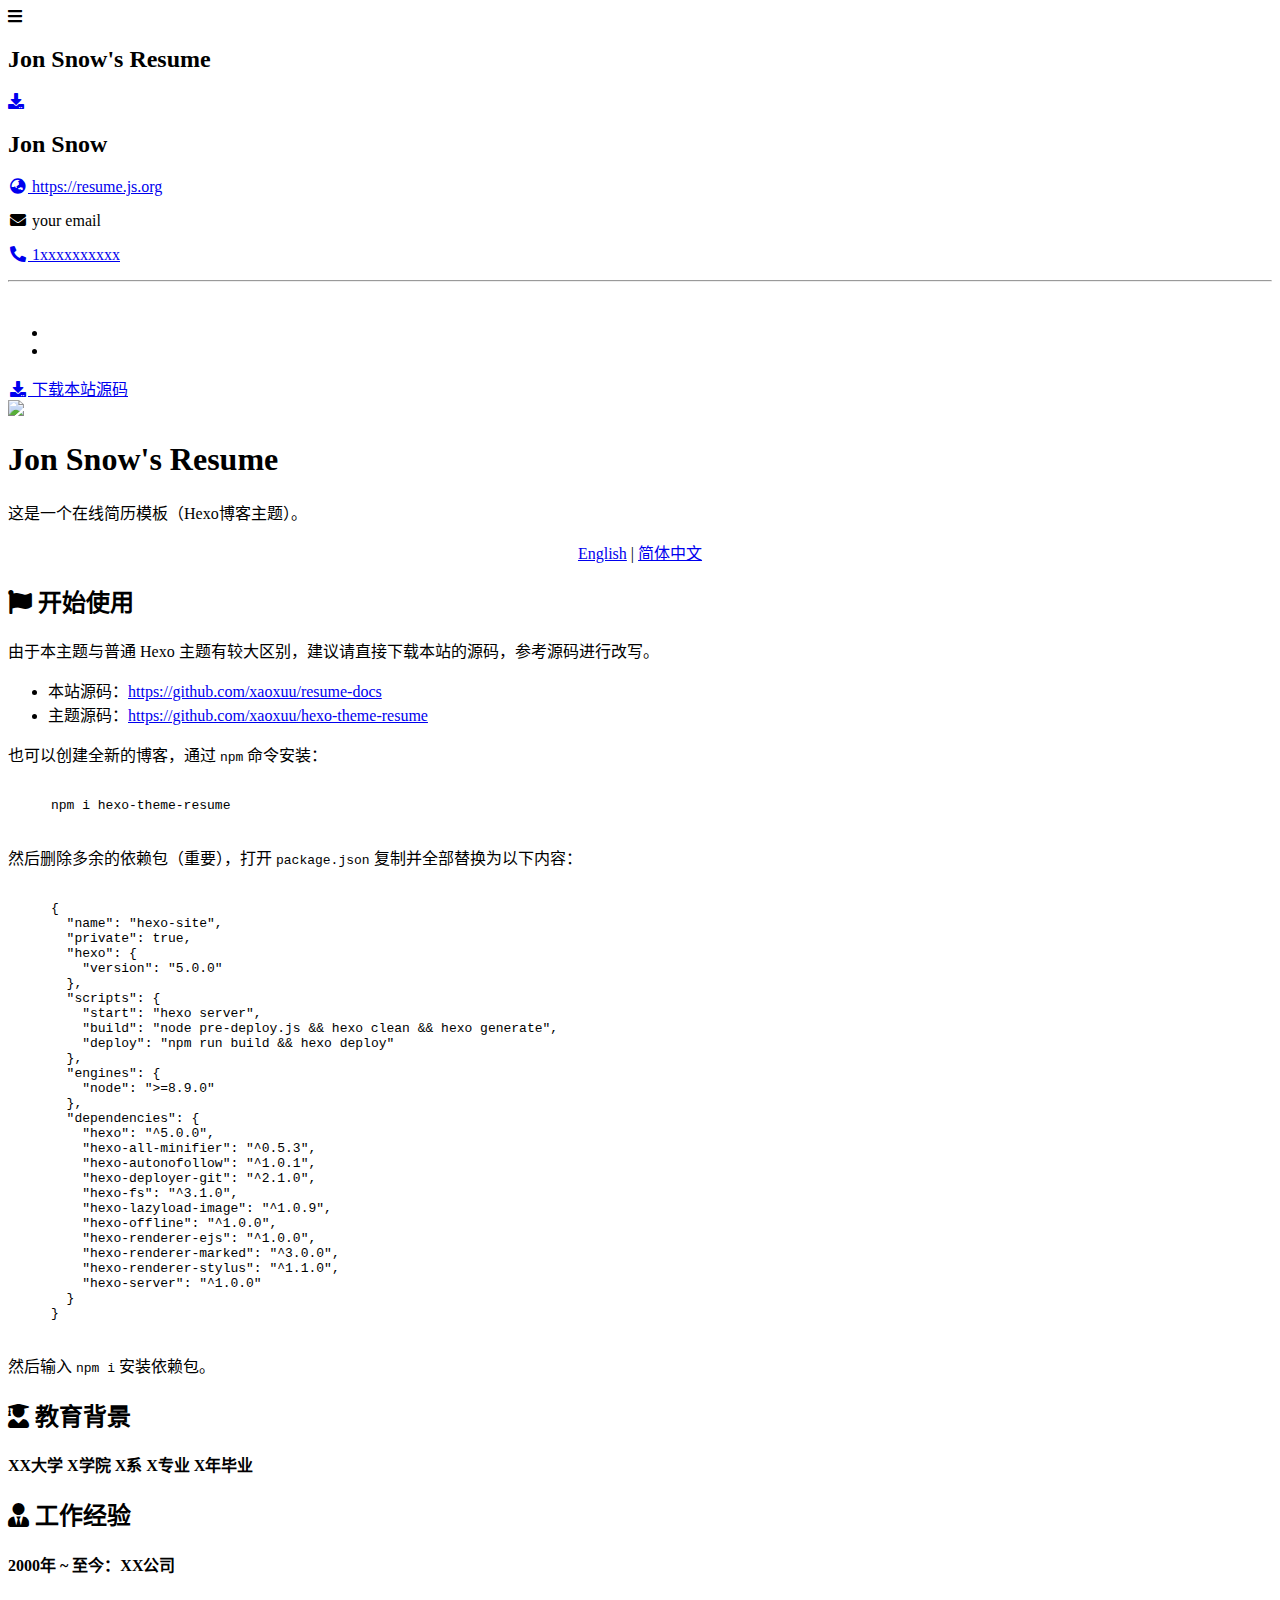
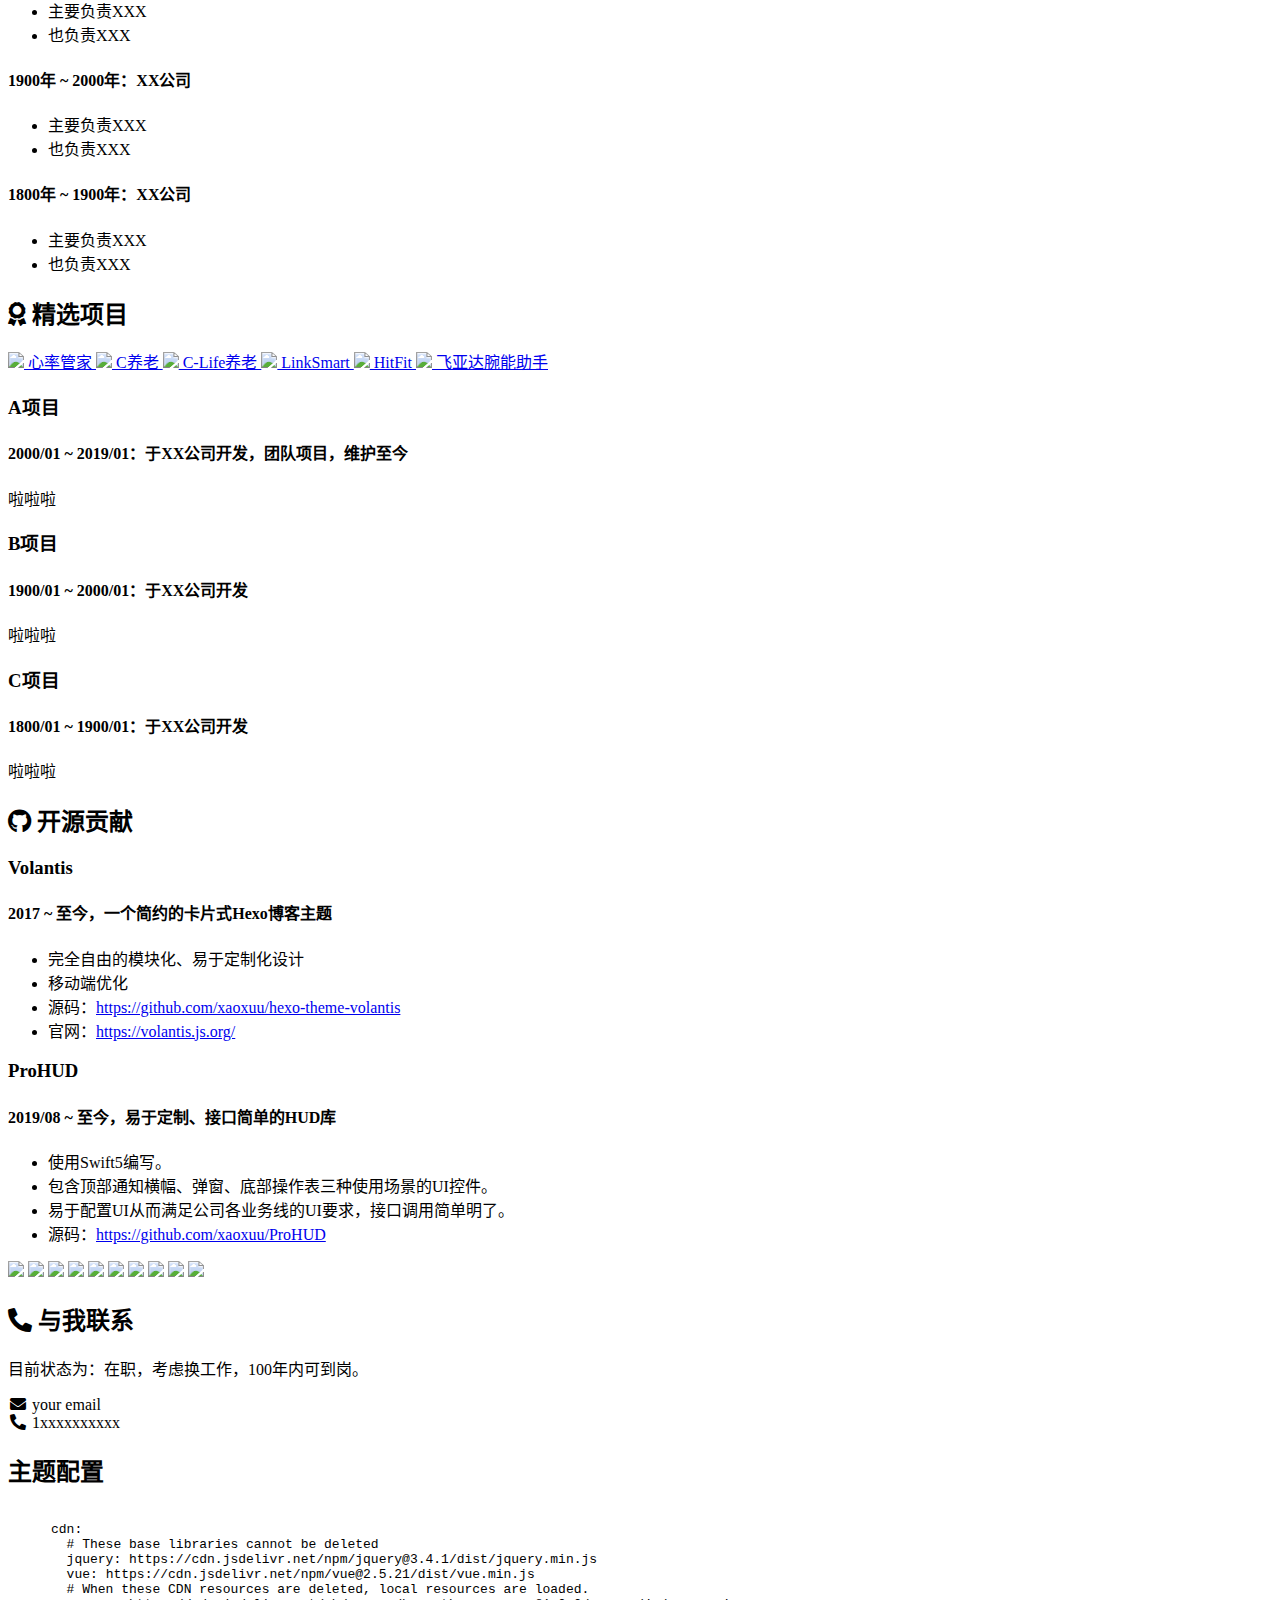
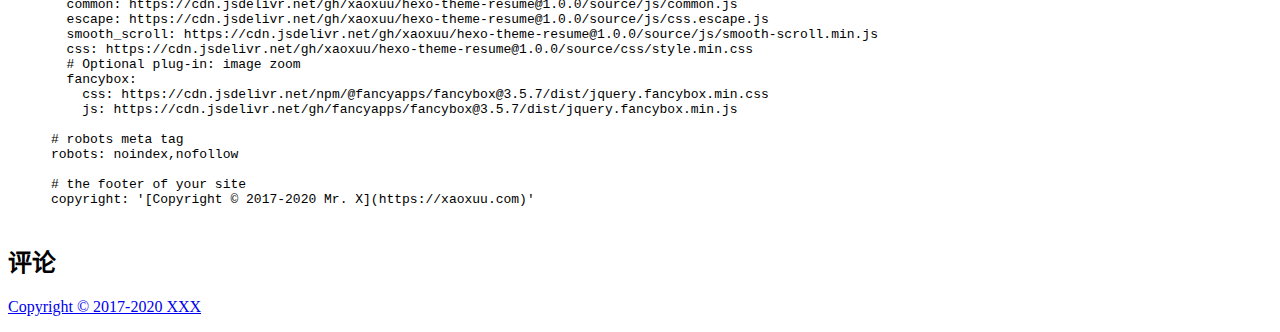
==== commit 67070cb3: "update pages" ====
--- a/zh-cn/index.html
+++ b/zh-cn/index.html
@@ -1 +1 @@
-<!DOCTYPE html><html lang="zh-CN"><head><meta charset="utf-8"><meta name="robots" content="index,follow"><meta name="renderer" content="webkit"><meta name="force-rendering" content="webkit"><meta http-equiv="X-UA-Compatible" content="IE=Edge,chrome=1"><meta name="HandheldFriendly" content="True"><meta name="apple-mobile-web-app-capable" content="yes"><meta name="viewport" content="width=device-width,initial-scale=1,maximum-scale=1,user-scalable=no"><title>Jon Snow's Resume</title><meta name="keywords" content="简历主题,Hexo主题,简历模板"><meta name="description" content="这是一个在线简历模板（Hexo博客主题）。"><meta name="theme-color" content="#FFFFFF"><meta name="msapplication-TileColor" content="#1BC3FB"><meta name="msapplication-config" content="https://cdn.jsdelivr.net/gh/xaoxuu/cdn-assets/favicon/browserconfig.xml"><link rel="shortcut icon" type="image/x-icon" href="https://cdn.jsdelivr.net/gh/xaoxuu/cdn-assets/favicon/favicon.ico"><link rel="icon" type="image/x-icon" sizes="32x32" href="https://cdn.jsdelivr.net/gh/xaoxuu/cdn-assets/favicon/favicon-32x32.png"><link rel="apple-touch-icon" type="image/png" sizes="180x180" href="https://cdn.jsdelivr.net/gh/xaoxuu/cdn-assets/favicon/apple-touch-icon.png"><link rel="mask-icon" color="#1BC3FB" href="https://cdn.jsdelivr.net/gh/xaoxuu/cdn-assets/favicon/safari-pinned-tab.svg"><link rel="manifest" href="https://cdn.jsdelivr.net/gh/xaoxuu/cdn-assets/favicon/site.webmanifest"><link rel="stylesheet" href="https://cdn.jsdelivr.net/npm/@fortawesome/fontawesome-free@5.12.1/css/all.min.css"><link rel="stylesheet" href="https://cdn.jsdelivr.net/npm/@fancyapps/fancybox@3.5/dist/jquery.fancybox.min.css"><link rel="stylesheet" href="/css/page.css"><meta name="generator" content="Hexo 5.3.0"></head><body class="docs"><div id="mobile-bar"><a class="menu-button fas fa-bars"></a><h2 class="nav-title">Jon Snow's Resume</h2><a class="menu-button right fas fa-download" target="_blank" rel="external nofollow noopener noreferrer" href="https://github.com/xaoxuu/resume-docs"></a></div><script src="https://cdn.jsdelivr.net/npm/vue@2.6/dist/vue.min.js"></script><script>Vue.config.productionTip=!1,window.PAGE_TYPE="resume"</script><div id="main" class="fix-sidebar"><div class="sidebar"><div class="sidebar-inner"><header class="header"><h2>Jon Snow</h2><div class="meta"><p><a href="https://resume.js.org/zh-cn/"><i class="fas fa-globe-asia fa-fw"></i>&nbsp;https://resume.js.org</a></p><p><a><i class="fas fa-envelope fa-fw"></i>&nbsp;your email</a></p><p><a href="tel:10086" rel="external nofollow noopener noreferrer" target="_blank"><i class="fas fa-phone-alt fa-fw"></i>&nbsp;1xxxxxxxxxx</a></p></div><hr><br></header><div class="list"><ul class="menu-root"><li><a href="/index.html" class="sidebar-link current"></a></li><li><a href="/zh-cn/index.html" class="sidebar-link current"></a></li></ul></div><div class="footer"><a class="button" target="_blank" rel="external nofollow noopener noreferrer" href="https://github.com/xaoxuu/resume-docs"><i class="fas fa-download fa-fw"></i> 下载本站源码</a></div></div></div><div class="content with-sidebar"><div class="resume-header"><div class="avatar"><img no-lazy class="avatar" src="https://cdn.jsdelivr.net/gh/xaoxuu/cdn-assets/avatar/avatar.png"></div><h1 class="resume-title">Jon Snow's Resume</h1><p class="description">这是一个在线简历模板（Hexo博客主题）。</p></div><center><a href="/">English</a> | <a href="/zh-cn/">简体中文</a></center><h2 id="开始使用"><a href="#开始使用" class="headerlink" title=" 开始使用"></a><i class="fas fa-flag"></i> 开始使用</h2><p>由于本主题与普通 Hexo 主题有较大区别，建议请直接下载本站的源码，参考源码进行改写。</p><ul><li>本站源码：<a target="_blank" rel="external nofollow noopener noreferrer" href="https://github.com/xaoxuu/resume-docs">https://github.com/xaoxuu/resume-docs</a></li><li>主题源码：<a target="_blank" rel="external nofollow noopener noreferrer" href="https://github.com/xaoxuu/hexo-theme-resume">https://github.com/xaoxuu/hexo-theme-resume</a></li></ul><p>也可以创建全新的博客，通过 <code>npm</code> 命令安装：</p><figure class="highlight bash"><table><tr><td class="code"><pre><span class="line">npm i hexo-theme-resume</span><br></pre></td></tr></table></figure><p>然后删除多余的依赖包（重要），打开 <code>package.json</code> 复制并全部替换为以下内容：</p><figure class="highlight json"><table><tr><td class="code"><pre><span class="line">&#123;</span><br><span class="line">  <span class="attr">&quot;name&quot;</span>: <span class="string">&quot;hexo-site&quot;</span>,</span><br><span class="line">  <span class="attr">&quot;private&quot;</span>: <span class="literal">true</span>,</span><br><span class="line">  <span class="attr">&quot;hexo&quot;</span>: &#123;</span><br><span class="line">    <span class="attr">&quot;version&quot;</span>: <span class="string">&quot;5.0.0&quot;</span></span><br><span class="line">  &#125;,</span><br><span class="line">  <span class="attr">&quot;scripts&quot;</span>: &#123;</span><br><span class="line">    <span class="attr">&quot;start&quot;</span>: <span class="string">&quot;hexo server&quot;</span>,</span><br><span class="line">    <span class="attr">&quot;build&quot;</span>: <span class="string">&quot;node pre-deploy.js &amp;&amp; hexo clean &amp;&amp; hexo generate&quot;</span>,</span><br><span class="line">    <span class="attr">&quot;deploy&quot;</span>: <span class="string">&quot;npm run build &amp;&amp; hexo deploy&quot;</span></span><br><span class="line">  &#125;,</span><br><span class="line">  <span class="attr">&quot;engines&quot;</span>: &#123;</span><br><span class="line">    <span class="attr">&quot;node&quot;</span>: <span class="string">&quot;&gt;=8.9.0&quot;</span></span><br><span class="line">  &#125;,</span><br><span class="line">  <span class="attr">&quot;dependencies&quot;</span>: &#123;</span><br><span class="line">    <span class="attr">&quot;hexo&quot;</span>: <span class="string">&quot;^5.0.0&quot;</span>,</span><br><span class="line">    <span class="attr">&quot;hexo-all-minifier&quot;</span>: <span class="string">&quot;^0.5.3&quot;</span>,</span><br><span class="line">    <span class="attr">&quot;hexo-autonofollow&quot;</span>: <span class="string">&quot;^1.0.1&quot;</span>,</span><br><span class="line">    <span class="attr">&quot;hexo-deployer-git&quot;</span>: <span class="string">&quot;^2.1.0&quot;</span>,</span><br><span class="line">    <span class="attr">&quot;hexo-fs&quot;</span>: <span class="string">&quot;^3.1.0&quot;</span>,</span><br><span class="line">    <span class="attr">&quot;hexo-lazyload-image&quot;</span>: <span class="string">&quot;^1.0.9&quot;</span>,</span><br><span class="line">    <span class="attr">&quot;hexo-offline&quot;</span>: <span class="string">&quot;^1.0.0&quot;</span>,</span><br><span class="line">    <span class="attr">&quot;hexo-renderer-ejs&quot;</span>: <span class="string">&quot;^1.0.0&quot;</span>,</span><br><span class="line">    <span class="attr">&quot;hexo-renderer-marked&quot;</span>: <span class="string">&quot;^3.0.0&quot;</span>,</span><br><span class="line">    <span class="attr">&quot;hexo-renderer-stylus&quot;</span>: <span class="string">&quot;^1.1.0&quot;</span>,</span><br><span class="line">    <span class="attr">&quot;hexo-server&quot;</span>: <span class="string">&quot;^1.0.0&quot;</span></span><br><span class="line">  &#125;</span><br><span class="line">&#125;</span><br></pre></td></tr></table></figure><p>然后输入 <code>npm i</code> 安装依赖包。</p><h2 id="教育背景"><a href="#教育背景" class="headerlink" title=" 教育背景"></a><i class="fas fa-user-graduate"></i> 教育背景</h2><p><strong>XX大学 X学院 X系 X专业 X年毕业</strong></p><h2 id="工作经验"><a href="#工作经验" class="headerlink" title=" 工作经验"></a><i class="fas fa-user-tie"></i> 工作经验</h2><h4 id="2000年-至今：XX公司"><a href="#2000年-至今：XX公司" class="headerlink" title="2000年 ~ 至今：XX公司"></a>2000年 ~ 至今：XX公司</h4><ul><li>主要负责XXX</li><li>也负责XXX</li></ul><h4 id="1900年-2000年：XX公司"><a href="#1900年-2000年：XX公司" class="headerlink" title="1900年 ~ 2000年：XX公司"></a>1900年 ~ 2000年：XX公司</h4><ul><li>主要负责XXX</li><li>也负责XXX</li></ul><h4 id="1800年-1900年：XX公司"><a href="#1800年-1900年：XX公司" class="headerlink" title="1800年 ~ 1900年：XX公司"></a>1800年 ~ 1900年：XX公司</h4><ul><li>主要负责XXX</li><li>也负责XXX</li></ul><h2 id="精选项目"><a href="#精选项目" class="headerlink" title=" 精选项目"></a><i class="fas fa-award"></i> 精选项目</h2><btns rounded><a target="_blank" rel="external nofollow noopener noreferrer" href="https://apps.apple.com/cn/app/heart-mate-pro-hrm-utility/id1463348922?ls=1"><img src="https://img.vim-cn.com/92/d570170f4f12e1ee829ca0e85a7dffeb77343a.svg" data-original="https://cdn.jsdelivr.net/gh/xaoxuu/cdn-assets/proj/heartmate/icon.png"> 心率管家 </a><a target="_blank" rel="external nofollow noopener noreferrer" href="https://apps.apple.com/cn/app/c%E5%85%BB%E8%80%81/id1458315594"><img src="https://img.vim-cn.com/92/d570170f4f12e1ee829ca0e85a7dffeb77343a.svg" data-original="https://cdn.jsdelivr.net/gh/xaoxuu/cdn-assets/proj/het-cyanglao/icon.png"> C养老 </a><a target="_blank" rel="external nofollow noopener noreferrer" href="https://apps.apple.com/cn/app/c-life%E5%85%BB%E8%80%81/id1393937890"><img src="https://img.vim-cn.com/92/d570170f4f12e1ee829ca0e85a7dffeb77343a.svg" data-original="https://cdn.jsdelivr.net/gh/xaoxuu/cdn-assets/proj/het-clife/icon.png"> C-Life养老 </a><a target="_blank" rel="external nofollow noopener noreferrer" href="https://apps.apple.com/cn/app/linksmart/id1109303355"><img src="https://img.vim-cn.com/92/d570170f4f12e1ee829ca0e85a7dffeb77343a.svg" data-original="https://cdn.jsdelivr.net/gh/xaoxuu/cdn-assets/proj/ht-linksmart/icon.png"> LinkSmart </a><a target="_blank" rel="external nofollow noopener noreferrer" href="https://apps.apple.com/cn/app/hitfit/id1207738581"><img src="https://img.vim-cn.com/92/d570170f4f12e1ee829ca0e85a7dffeb77343a.svg" data-original="https://cdn.jsdelivr.net/gh/xaoxuu/cdn-assets/proj/ht-hitfit/icon.png"> HitFit </a><a target="_blank" rel="external nofollow noopener noreferrer" href="https://apps.apple.com/cn/app/%E8%85%95%E8%83%BD%E5%8A%A9%E6%89%8B/id1138242219"><img src="https://img.vim-cn.com/92/d570170f4f12e1ee829ca0e85a7dffeb77343a.svg" data-original="https://cdn.jsdelivr.net/gh/xaoxuu/cdn-assets/proj/ht-fiyta/icon.png"> 飞亚达腕能助手</a></btns><br><h3 id="A项目"><a href="#A项目" class="headerlink" title="A项目"></a>A项目</h3><h4 id="2000-01-2019-01：于XX公司开发，团队项目，维护至今"><a href="#2000-01-2019-01：于XX公司开发，团队项目，维护至今" class="headerlink" title="2000/01 ~ 2019/01：于XX公司开发，团队项目，维护至今"></a>2000/01 ~ 2019/01：于XX公司开发，团队项目，维护至今</h4><p>啦啦啦</p><h3 id="B项目"><a href="#B项目" class="headerlink" title="B项目"></a>B项目</h3><h4 id="1900-01-2000-01：于XX公司开发"><a href="#1900-01-2000-01：于XX公司开发" class="headerlink" title="1900/01 ~ 2000/01：于XX公司开发"></a>1900/01 ~ 2000/01：于XX公司开发</h4><p>啦啦啦</p><h3 id="C项目"><a href="#C项目" class="headerlink" title="C项目"></a>C项目</h3><h4 id="1800-01-1900-01：于XX公司开发"><a href="#1800-01-1900-01：于XX公司开发" class="headerlink" title="1800/01 ~ 1900/01：于XX公司开发"></a>1800/01 ~ 1900/01：于XX公司开发</h4><p>啦啦啦</p><h2 id="开源贡献"><a href="#开源贡献" class="headerlink" title=" 开源贡献"></a><i class="fab fa-github"></i> 开源贡献</h2><h3 id="Volantis"><a href="#Volantis" class="headerlink" title="Volantis"></a>Volantis</h3><h4 id="2017-至今，一个简约的卡片式Hexo博客主题"><a href="#2017-至今，一个简约的卡片式Hexo博客主题" class="headerlink" title="2017 ~ 至今，一个简约的卡片式Hexo博客主题"></a>2017 ~ 至今，一个简约的卡片式Hexo博客主题</h4><ul><li>完全自由的模块化、易于定制化设计</li><li>移动端优化</li><li>源码：<a target="_blank" rel="external nofollow noopener noreferrer" href="https://github.com/xaoxuu/hexo-theme-volantis">https://github.com/xaoxuu/hexo-theme-volantis</a></li><li>官网：<a target="_blank" rel="external nofollow noopener noreferrer" href="https://volantis.js.org/">https://volantis.js.org/</a></li></ul><h3 id="ProHUD"><a href="#ProHUD" class="headerlink" title="ProHUD"></a>ProHUD</h3><h4 id="2019-08-至今，易于定制、接口简单的HUD库"><a href="#2019-08-至今，易于定制、接口简单的HUD库" class="headerlink" title="2019/08 ~ 至今，易于定制、接口简单的HUD库"></a>2019/08 ~ 至今，易于定制、接口简单的HUD库</h4><ul><li>使用Swift5编写。</li><li>包含顶部通知横幅、弹窗、底部操作表三种使用场景的UI控件。</li><li>易于配置UI从而满足公司各业务线的UI要求，接口调用简单明了。</li><li>源码：<a target="_blank" rel="external nofollow noopener noreferrer" href="https://github.com/xaoxuu/ProHUD">https://github.com/xaoxuu/ProHUD</a></li></ul><fancybox><img src="https://img.vim-cn.com/92/d570170f4f12e1ee829ca0e85a7dffeb77343a.svg" data-original="https://cdn.jsdelivr.net/gh/xaoxuu/cdn-assets/proj/prohud/screenshot01.png"> <img src="https://img.vim-cn.com/92/d570170f4f12e1ee829ca0e85a7dffeb77343a.svg" data-original="https://cdn.jsdelivr.net/gh/xaoxuu/cdn-assets/proj/prohud/screenshot02.png"> <img src="https://img.vim-cn.com/92/d570170f4f12e1ee829ca0e85a7dffeb77343a.svg" data-original="https://cdn.jsdelivr.net/gh/xaoxuu/cdn-assets/proj/prohud/screenshot03.png"> <img src="https://img.vim-cn.com/92/d570170f4f12e1ee829ca0e85a7dffeb77343a.svg" data-original="https://cdn.jsdelivr.net/gh/xaoxuu/cdn-assets/proj/prohud/screenshot04.png"> <img src="https://img.vim-cn.com/92/d570170f4f12e1ee829ca0e85a7dffeb77343a.svg" data-original="https://cdn.jsdelivr.net/gh/xaoxuu/cdn-assets/proj/prohud/screenshot05.png"> <img src="https://img.vim-cn.com/92/d570170f4f12e1ee829ca0e85a7dffeb77343a.svg" data-original="https://cdn.jsdelivr.net/gh/xaoxuu/cdn-assets/proj/prohud/screenshot06.png"> <img src="https://img.vim-cn.com/92/d570170f4f12e1ee829ca0e85a7dffeb77343a.svg" data-original="https://cdn.jsdelivr.net/gh/xaoxuu/cdn-assets/proj/prohud/screenshot07.png"> <img src="https://img.vim-cn.com/92/d570170f4f12e1ee829ca0e85a7dffeb77343a.svg" data-original="https://cdn.jsdelivr.net/gh/xaoxuu/cdn-assets/proj/prohud/screenshot08.png"> <img src="https://img.vim-cn.com/92/d570170f4f12e1ee829ca0e85a7dffeb77343a.svg" data-original="https://cdn.jsdelivr.net/gh/xaoxuu/cdn-assets/proj/prohud/screenshot09.png"> <img src="https://img.vim-cn.com/92/d570170f4f12e1ee829ca0e85a7dffeb77343a.svg" data-original="https://cdn.jsdelivr.net/gh/xaoxuu/cdn-assets/proj/prohud/screenshot10.png"></fancybox><h2 id="与我联系"><a href="#与我联系" class="headerlink" title=" 与我联系"></a><i class="fas fa-phone-alt"></i> 与我联系</h2><p>目前状态为：在职，考虑换工作，100年内可到岗。</p><p><i class="fas fa-envelope fa-fw"></i> your email<br><i class="fas fa-phone-alt fa-fw"></i> 1xxxxxxxxxx</p><h2 id="主题配置"><a href="#主题配置" class="headerlink" title="主题配置"></a>主题配置</h2><figure class="highlight yaml"><table><tr><td class="code"><pre><span class="line"><span class="attr">cdn:</span></span><br><span class="line">  <span class="comment"># These base libraries cannot be deleted</span></span><br><span class="line">  <span class="attr">jquery:</span> <span class="string">https://cdn.jsdelivr.net/npm/jquery@3.4.1/dist/jquery.min.js</span></span><br><span class="line">  <span class="attr">vue:</span> <span class="string">https://cdn.jsdelivr.net/npm/vue@2.5.21/dist/vue.min.js</span></span><br><span class="line">  <span class="comment"># When these CDN resources are deleted, local resources are loaded.</span></span><br><span class="line">  <span class="attr">common:</span> <span class="string">https://cdn.jsdelivr.net/gh/xaoxuu/hexo-theme-resume@1.0.0/source/js/common.js</span></span><br><span class="line">  <span class="attr">escape:</span> <span class="string">https://cdn.jsdelivr.net/gh/xaoxuu/hexo-theme-resume@1.0.0/source/js/css.escape.js</span></span><br><span class="line">  <span class="attr">smooth_scroll:</span> <span class="string">https://cdn.jsdelivr.net/gh/xaoxuu/hexo-theme-resume@1.0.0/source/js/smooth-scroll.min.js</span></span><br><span class="line">  <span class="attr">css:</span> <span class="string">https://cdn.jsdelivr.net/gh/xaoxuu/hexo-theme-resume@1.0.0/source/css/style.min.css</span></span><br><span class="line">  <span class="comment"># Optional plug-in: image zoom</span></span><br><span class="line">  <span class="attr">fancybox:</span></span><br><span class="line">    <span class="attr">css:</span> <span class="string">https://cdn.jsdelivr.net/npm/@fancyapps/fancybox@3.5.7/dist/jquery.fancybox.min.css</span></span><br><span class="line">    <span class="attr">js:</span> <span class="string">https://cdn.jsdelivr.net/gh/fancyapps/fancybox@3.5.7/dist/jquery.fancybox.min.js</span></span><br><span class="line"></span><br><span class="line"><span class="comment"># robots meta tag</span></span><br><span class="line"><span class="attr">robots:</span> <span class="string">noindex,nofollow</span></span><br><span class="line"></span><br><span class="line"><span class="comment"># the footer of your site</span></span><br><span class="line"><span class="attr">copyright:</span> <span class="string">&#x27;[Copyright © 2017-2020 Mr. X](https://xaoxuu.com)&#x27;</span></span><br></pre></td></tr></table></figure><h2 id="评论"><a href="#评论" class="headerlink" title="评论"></a>评论</h2><script src="https://utteranc.es/client.js" repo="xaoxuu/hexo-theme-resume" issue-number="18" theme="github-light" crossorigin="anonymous" async></script></div></div><script src="https://cdn.jsdelivr.net/gh/xaoxuu/hexo-theme-resume@1.0.0/source/js/smooth-scroll.min.js"></script><footer id="footer"><p></p><p><a href="/">Copyright © 2017-2020 XXX</a></p><p></p></footer><script src="https://cdn.jsdelivr.net/npm/jquery@3.5/dist/jquery.min.js"></script><script src="https://cdn.jsdelivr.net/gh/xaoxuu/hexo-theme-resume@1.0.0/source/js/common.js"></script><script src="https://cdn.jsdelivr.net/gh/xaoxuu/hexo-theme-resume@1.0.0/source/js/css.escape.js"></script><script src="https://cdn.jsdelivr.net/gh/fancyapps/fancybox@3.5/dist/jquery.fancybox.min.js"></script><script>let LAZY_LOAD_IMAGE="[object Object]";$("body").find("fancybox").find("img").each(function(){var t=document.createElement("a");$(t).attr("data-fancybox","gallery"),$(t).attr("href",$(this).attr("src")),LAZY_LOAD_IMAGE&&$(t).attr("href",$(this).attr("data-original")),$(this).wrap(t)})</script><script>window.imageLazyLoadSetting={isSPA:!1,processImages:null}</script><script>window.addEventListener("load",function(){var t=/\.(gif|jpg|jpeg|tiff|png)$/i,r=/^data:image\/[a-z]+;base64,/;Array.prototype.slice.call(document.querySelectorAll("img[data-original]")).forEach(function(a){var e=a.parentNode;"A"===e.tagName&&(e.href.match(t)||e.href.match(r))&&(e.href=a.dataset.original)})})</script><script>!function(n){n.imageLazyLoadSetting.processImages=i;var e=n.imageLazyLoadSetting.isSPA,r=Array.prototype.slice.call(document.querySelectorAll("img[data-original]"));function i(){e&&(r=Array.prototype.slice.call(document.querySelectorAll("img[data-original]")));for(var t,a=0;a<r.length;a++)0<=(t=(t=r[a]).getBoundingClientRect()).bottom&&0<=t.left&&t.top<=(n.innerHeight||document.documentElement.clientHeight)&&function(){var e=r[a],t=e,n=function(){r=r.filter(function(t){return e!==t})},i=new Image,o=t.getAttribute("data-original");i.onload=function(){t.src=o,n()},i.src=o}()}i(),n.addEventListener("scroll",function(){var t=i,e=n;clearTimeout(t.tId),t.tId=setTimeout(function(){t.call(e)},500)})}(this)</script></body></html>+<!DOCTYPE html><html lang="zh-CN"><head><meta charset="utf-8"><meta name="robots" content="index,follow"><meta name="renderer" content="webkit"><meta name="force-rendering" content="webkit"><meta http-equiv="X-UA-Compatible" content="IE=Edge,chrome=1"><meta name="HandheldFriendly" content="True"><meta name="apple-mobile-web-app-capable" content="yes"><meta name="viewport" content="width=device-width,initial-scale=1,maximum-scale=1,user-scalable=no"><title>Jon Snow's Resume</title><meta name="keywords" content="简历主题,Hexo主题,简历模板"><meta name="description" content="这是一个在线简历模板（Hexo博客主题）。"><meta name="theme-color" content="#FFFFFF"><meta name="msapplication-TileColor" content="#1BC3FB"><meta name="msapplication-config" content="https://cdn.jsdelivr.net/gh/xaoxuu/cdn-assets/favicon/browserconfig.xml"><link rel="shortcut icon" type="image/x-icon" href="https://cdn.jsdelivr.net/gh/xaoxuu/cdn-assets/favicon/favicon.ico"><link rel="icon" type="image/x-icon" sizes="32x32" href="https://cdn.jsdelivr.net/gh/xaoxuu/cdn-assets/favicon/favicon-32x32.png"><link rel="apple-touch-icon" type="image/png" sizes="180x180" href="https://cdn.jsdelivr.net/gh/xaoxuu/cdn-assets/favicon/apple-touch-icon.png"><link rel="mask-icon" color="#1BC3FB" href="https://cdn.jsdelivr.net/gh/xaoxuu/cdn-assets/favicon/safari-pinned-tab.svg"><link rel="manifest" href="https://cdn.jsdelivr.net/gh/xaoxuu/cdn-assets/favicon/site.webmanifest"><link rel="stylesheet" href="https://cdn.jsdelivr.net/npm/@fortawesome/fontawesome-free@5.12.1/css/all.min.css"><link rel="stylesheet" href="https://cdn.jsdelivr.net/npm/@fancyapps/fancybox@3.5/dist/jquery.fancybox.min.css"><link rel="stylesheet" href="/wyt-resume.github.io/css/page.css"><meta name="generator" content="Hexo 5.3.0"></head><body class="docs"><div id="mobile-bar"><a class="menu-button fas fa-bars"></a><h2 class="nav-title">Jon Snow's Resume</h2><a class="menu-button right fas fa-download" target="_blank" rel="external nofollow noopener noreferrer" href="https://github.com/xaoxuu/resume-docs"></a></div><script src="https://cdn.jsdelivr.net/npm/vue@2.6/dist/vue.min.js"></script><script>Vue.config.productionTip=!1,window.PAGE_TYPE="resume"</script><div id="main" class="fix-sidebar"><div class="sidebar"><div class="sidebar-inner"><header class="header"><h2>Jon Snow</h2><div class="meta"><p><a target="_blank" rel="external nofollow noopener noreferrer" href="https://resume.js.org/zh-cn/"><i class="fas fa-globe-asia fa-fw"></i>&nbsp;https://resume.js.org</a></p><p><a><i class="fas fa-envelope fa-fw"></i>&nbsp;your email</a></p><p><a href="tel:10086" rel="external nofollow noopener noreferrer" target="_blank"><i class="fas fa-phone-alt fa-fw"></i>&nbsp;1xxxxxxxxxx</a></p></div><hr><br></header><div class="list"><ul class="menu-root"><li><a href="/wyt-resume.github.io/index.html" class="sidebar-link current"></a></li><li><a href="/wyt-resume.github.io/zh-cn/index.html" class="sidebar-link current"></a></li></ul></div><div class="footer"><a class="button" target="_blank" rel="external nofollow noopener noreferrer" href="https://github.com/xaoxuu/resume-docs"><i class="fas fa-download fa-fw"></i> 下载本站源码</a></div></div></div><div class="content with-sidebar"><div class="resume-header"><div class="avatar"><img no-lazy class="avatar" src="https://cdn.jsdelivr.net/gh/xaoxuu/cdn-assets/avatar/avatar.png"></div><h1 class="resume-title">Jon Snow's Resume</h1><p class="description">这是一个在线简历模板（Hexo博客主题）。</p></div><center><a href="/">English</a> | <a href="/zh-cn/">简体中文</a></center><h2 id="开始使用"><a href="#开始使用" class="headerlink" title=" 开始使用"></a><i class="fas fa-flag"></i> 开始使用</h2><p>由于本主题与普通 Hexo 主题有较大区别，建议请直接下载本站的源码，参考源码进行改写。</p><ul><li>本站源码：<a target="_blank" rel="external nofollow noopener noreferrer" href="https://github.com/xaoxuu/resume-docs">https://github.com/xaoxuu/resume-docs</a></li><li>主题源码：<a target="_blank" rel="external nofollow noopener noreferrer" href="https://github.com/xaoxuu/hexo-theme-resume">https://github.com/xaoxuu/hexo-theme-resume</a></li></ul><p>也可以创建全新的博客，通过 <code>npm</code> 命令安装：</p><figure class="highlight bash"><table><tr><td class="code"><pre><span class="line">npm i hexo-theme-resume</span><br></pre></td></tr></table></figure><p>然后删除多余的依赖包（重要），打开 <code>package.json</code> 复制并全部替换为以下内容：</p><figure class="highlight json"><table><tr><td class="code"><pre><span class="line">&#123;</span><br><span class="line">  <span class="attr">&quot;name&quot;</span>: <span class="string">&quot;hexo-site&quot;</span>,</span><br><span class="line">  <span class="attr">&quot;private&quot;</span>: <span class="literal">true</span>,</span><br><span class="line">  <span class="attr">&quot;hexo&quot;</span>: &#123;</span><br><span class="line">    <span class="attr">&quot;version&quot;</span>: <span class="string">&quot;5.0.0&quot;</span></span><br><span class="line">  &#125;,</span><br><span class="line">  <span class="attr">&quot;scripts&quot;</span>: &#123;</span><br><span class="line">    <span class="attr">&quot;start&quot;</span>: <span class="string">&quot;hexo server&quot;</span>,</span><br><span class="line">    <span class="attr">&quot;build&quot;</span>: <span class="string">&quot;node pre-deploy.js &amp;&amp; hexo clean &amp;&amp; hexo generate&quot;</span>,</span><br><span class="line">    <span class="attr">&quot;deploy&quot;</span>: <span class="string">&quot;npm run build &amp;&amp; hexo deploy&quot;</span></span><br><span class="line">  &#125;,</span><br><span class="line">  <span class="attr">&quot;engines&quot;</span>: &#123;</span><br><span class="line">    <span class="attr">&quot;node&quot;</span>: <span class="string">&quot;&gt;=8.9.0&quot;</span></span><br><span class="line">  &#125;,</span><br><span class="line">  <span class="attr">&quot;dependencies&quot;</span>: &#123;</span><br><span class="line">    <span class="attr">&quot;hexo&quot;</span>: <span class="string">&quot;^5.0.0&quot;</span>,</span><br><span class="line">    <span class="attr">&quot;hexo-all-minifier&quot;</span>: <span class="string">&quot;^0.5.3&quot;</span>,</span><br><span class="line">    <span class="attr">&quot;hexo-autonofollow&quot;</span>: <span class="string">&quot;^1.0.1&quot;</span>,</span><br><span class="line">    <span class="attr">&quot;hexo-deployer-git&quot;</span>: <span class="string">&quot;^2.1.0&quot;</span>,</span><br><span class="line">    <span class="attr">&quot;hexo-fs&quot;</span>: <span class="string">&quot;^3.1.0&quot;</span>,</span><br><span class="line">    <span class="attr">&quot;hexo-lazyload-image&quot;</span>: <span class="string">&quot;^1.0.9&quot;</span>,</span><br><span class="line">    <span class="attr">&quot;hexo-offline&quot;</span>: <span class="string">&quot;^1.0.0&quot;</span>,</span><br><span class="line">    <span class="attr">&quot;hexo-renderer-ejs&quot;</span>: <span class="string">&quot;^1.0.0&quot;</span>,</span><br><span class="line">    <span class="attr">&quot;hexo-renderer-marked&quot;</span>: <span class="string">&quot;^3.0.0&quot;</span>,</span><br><span class="line">    <span class="attr">&quot;hexo-renderer-stylus&quot;</span>: <span class="string">&quot;^1.1.0&quot;</span>,</span><br><span class="line">    <span class="attr">&quot;hexo-server&quot;</span>: <span class="string">&quot;^1.0.0&quot;</span></span><br><span class="line">  &#125;</span><br><span class="line">&#125;</span><br></pre></td></tr></table></figure><p>然后输入 <code>npm i</code> 安装依赖包。</p><h2 id="教育背景"><a href="#教育背景" class="headerlink" title=" 教育背景"></a><i class="fas fa-user-graduate"></i> 教育背景</h2><p><strong>XX大学 X学院 X系 X专业 X年毕业</strong></p><h2 id="工作经验"><a href="#工作经验" class="headerlink" title=" 工作经验"></a><i class="fas fa-user-tie"></i> 工作经验</h2><h4 id="2000年-至今：XX公司"><a href="#2000年-至今：XX公司" class="headerlink" title="2000年 ~ 至今：XX公司"></a>2000年 ~ 至今：XX公司</h4><ul><li>主要负责XXX</li><li>也负责XXX</li></ul><h4 id="1900年-2000年：XX公司"><a href="#1900年-2000年：XX公司" class="headerlink" title="1900年 ~ 2000年：XX公司"></a>1900年 ~ 2000年：XX公司</h4><ul><li>主要负责XXX</li><li>也负责XXX</li></ul><h4 id="1800年-1900年：XX公司"><a href="#1800年-1900年：XX公司" class="headerlink" title="1800年 ~ 1900年：XX公司"></a>1800年 ~ 1900年：XX公司</h4><ul><li>主要负责XXX</li><li>也负责XXX</li></ul><h2 id="精选项目"><a href="#精选项目" class="headerlink" title=" 精选项目"></a><i class="fas fa-award"></i> 精选项目</h2><btns rounded><a target="_blank" rel="external nofollow noopener noreferrer" href="https://apps.apple.com/cn/app/heart-mate-pro-hrm-utility/id1463348922?ls=1"><img src="https://cdn.jsdelivr.net/gh/xaoxuu/cdn-assets/proj/heartmate/icon.png"> 心率管家 </a><a target="_blank" rel="external nofollow noopener noreferrer" href="https://apps.apple.com/cn/app/c%E5%85%BB%E8%80%81/id1458315594"><img src="https://cdn.jsdelivr.net/gh/xaoxuu/cdn-assets/proj/het-cyanglao/icon.png"> C养老 </a><a target="_blank" rel="external nofollow noopener noreferrer" href="https://apps.apple.com/cn/app/c-life%E5%85%BB%E8%80%81/id1393937890"><img src="https://cdn.jsdelivr.net/gh/xaoxuu/cdn-assets/proj/het-clife/icon.png"> C-Life养老 </a><a target="_blank" rel="external nofollow noopener noreferrer" href="https://apps.apple.com/cn/app/linksmart/id1109303355"><img src="https://cdn.jsdelivr.net/gh/xaoxuu/cdn-assets/proj/ht-linksmart/icon.png"> LinkSmart </a><a target="_blank" rel="external nofollow noopener noreferrer" href="https://apps.apple.com/cn/app/hitfit/id1207738581"><img src="https://cdn.jsdelivr.net/gh/xaoxuu/cdn-assets/proj/ht-hitfit/icon.png"> HitFit </a><a target="_blank" rel="external nofollow noopener noreferrer" href="https://apps.apple.com/cn/app/%E8%85%95%E8%83%BD%E5%8A%A9%E6%89%8B/id1138242219"><img src="https://cdn.jsdelivr.net/gh/xaoxuu/cdn-assets/proj/ht-fiyta/icon.png"> 飞亚达腕能助手</a></btns><br><h3 id="A项目"><a href="#A项目" class="headerlink" title="A项目"></a>A项目</h3><h4 id="2000-01-2019-01：于XX公司开发，团队项目，维护至今"><a href="#2000-01-2019-01：于XX公司开发，团队项目，维护至今" class="headerlink" title="2000/01 ~ 2019/01：于XX公司开发，团队项目，维护至今"></a>2000/01 ~ 2019/01：于XX公司开发，团队项目，维护至今</h4><p>啦啦啦</p><h3 id="B项目"><a href="#B项目" class="headerlink" title="B项目"></a>B项目</h3><h4 id="1900-01-2000-01：于XX公司开发"><a href="#1900-01-2000-01：于XX公司开发" class="headerlink" title="1900/01 ~ 2000/01：于XX公司开发"></a>1900/01 ~ 2000/01：于XX公司开发</h4><p>啦啦啦</p><h3 id="C项目"><a href="#C项目" class="headerlink" title="C项目"></a>C项目</h3><h4 id="1800-01-1900-01：于XX公司开发"><a href="#1800-01-1900-01：于XX公司开发" class="headerlink" title="1800/01 ~ 1900/01：于XX公司开发"></a>1800/01 ~ 1900/01：于XX公司开发</h4><p>啦啦啦</p><h2 id="开源贡献"><a href="#开源贡献" class="headerlink" title=" 开源贡献"></a><i class="fab fa-github"></i> 开源贡献</h2><h3 id="Volantis"><a href="#Volantis" class="headerlink" title="Volantis"></a>Volantis</h3><h4 id="2017-至今，一个简约的卡片式Hexo博客主题"><a href="#2017-至今，一个简约的卡片式Hexo博客主题" class="headerlink" title="2017 ~ 至今，一个简约的卡片式Hexo博客主题"></a>2017 ~ 至今，一个简约的卡片式Hexo博客主题</h4><ul><li>完全自由的模块化、易于定制化设计</li><li>移动端优化</li><li>源码：<a target="_blank" rel="external nofollow noopener noreferrer" href="https://github.com/xaoxuu/hexo-theme-volantis">https://github.com/xaoxuu/hexo-theme-volantis</a></li><li>官网：<a target="_blank" rel="external nofollow noopener noreferrer" href="https://volantis.js.org/">https://volantis.js.org/</a></li></ul><h3 id="ProHUD"><a href="#ProHUD" class="headerlink" title="ProHUD"></a>ProHUD</h3><h4 id="2019-08-至今，易于定制、接口简单的HUD库"><a href="#2019-08-至今，易于定制、接口简单的HUD库" class="headerlink" title="2019/08 ~ 至今，易于定制、接口简单的HUD库"></a>2019/08 ~ 至今，易于定制、接口简单的HUD库</h4><ul><li>使用Swift5编写。</li><li>包含顶部通知横幅、弹窗、底部操作表三种使用场景的UI控件。</li><li>易于配置UI从而满足公司各业务线的UI要求，接口调用简单明了。</li><li>源码：<a target="_blank" rel="external nofollow noopener noreferrer" href="https://github.com/xaoxuu/ProHUD">https://github.com/xaoxuu/ProHUD</a></li></ul><fancybox><img src="https://cdn.jsdelivr.net/gh/xaoxuu/cdn-assets/proj/prohud/screenshot01.png"> <img src="https://cdn.jsdelivr.net/gh/xaoxuu/cdn-assets/proj/prohud/screenshot02.png"> <img src="https://cdn.jsdelivr.net/gh/xaoxuu/cdn-assets/proj/prohud/screenshot03.png"> <img src="https://cdn.jsdelivr.net/gh/xaoxuu/cdn-assets/proj/prohud/screenshot04.png"> <img src="https://cdn.jsdelivr.net/gh/xaoxuu/cdn-assets/proj/prohud/screenshot05.png"> <img src="https://cdn.jsdelivr.net/gh/xaoxuu/cdn-assets/proj/prohud/screenshot06.png"> <img src="https://cdn.jsdelivr.net/gh/xaoxuu/cdn-assets/proj/prohud/screenshot07.png"> <img src="https://cdn.jsdelivr.net/gh/xaoxuu/cdn-assets/proj/prohud/screenshot08.png"> <img src="https://cdn.jsdelivr.net/gh/xaoxuu/cdn-assets/proj/prohud/screenshot09.png"> <img src="https://cdn.jsdelivr.net/gh/xaoxuu/cdn-assets/proj/prohud/screenshot10.png"></fancybox><h2 id="与我联系"><a href="#与我联系" class="headerlink" title=" 与我联系"></a><i class="fas fa-phone-alt"></i> 与我联系</h2><p>目前状态为：在职，考虑换工作，100年内可到岗。</p><p><i class="fas fa-envelope fa-fw"></i> your email<br><i class="fas fa-phone-alt fa-fw"></i> 1xxxxxxxxxx</p><h2 id="主题配置"><a href="#主题配置" class="headerlink" title="主题配置"></a>主题配置</h2><figure class="highlight yaml"><table><tr><td class="code"><pre><span class="line"><span class="attr">cdn:</span></span><br><span class="line">  <span class="comment"># These base libraries cannot be deleted</span></span><br><span class="line">  <span class="attr">jquery:</span> <span class="string">https://cdn.jsdelivr.net/npm/jquery@3.4.1/dist/jquery.min.js</span></span><br><span class="line">  <span class="attr">vue:</span> <span class="string">https://cdn.jsdelivr.net/npm/vue@2.5.21/dist/vue.min.js</span></span><br><span class="line">  <span class="comment"># When these CDN resources are deleted, local resources are loaded.</span></span><br><span class="line">  <span class="attr">common:</span> <span class="string">https://cdn.jsdelivr.net/gh/xaoxuu/hexo-theme-resume@1.0.0/source/js/common.js</span></span><br><span class="line">  <span class="attr">escape:</span> <span class="string">https://cdn.jsdelivr.net/gh/xaoxuu/hexo-theme-resume@1.0.0/source/js/css.escape.js</span></span><br><span class="line">  <span class="attr">smooth_scroll:</span> <span class="string">https://cdn.jsdelivr.net/gh/xaoxuu/hexo-theme-resume@1.0.0/source/js/smooth-scroll.min.js</span></span><br><span class="line">  <span class="attr">css:</span> <span class="string">https://cdn.jsdelivr.net/gh/xaoxuu/hexo-theme-resume@1.0.0/source/css/style.min.css</span></span><br><span class="line">  <span class="comment"># Optional plug-in: image zoom</span></span><br><span class="line">  <span class="attr">fancybox:</span></span><br><span class="line">    <span class="attr">css:</span> <span class="string">https://cdn.jsdelivr.net/npm/@fancyapps/fancybox@3.5.7/dist/jquery.fancybox.min.css</span></span><br><span class="line">    <span class="attr">js:</span> <span class="string">https://cdn.jsdelivr.net/gh/fancyapps/fancybox@3.5.7/dist/jquery.fancybox.min.js</span></span><br><span class="line"></span><br><span class="line"><span class="comment"># robots meta tag</span></span><br><span class="line"><span class="attr">robots:</span> <span class="string">noindex,nofollow</span></span><br><span class="line"></span><br><span class="line"><span class="comment"># the footer of your site</span></span><br><span class="line"><span class="attr">copyright:</span> <span class="string">&#x27;[Copyright © 2017-2020 Mr. X](https://xaoxuu.com)&#x27;</span></span><br></pre></td></tr></table></figure><h2 id="评论"><a href="#评论" class="headerlink" title="评论"></a>评论</h2><script src="https://utteranc.es/client.js" repo="xaoxuu/hexo-theme-resume" issue-number="18" theme="github-light" crossorigin="anonymous" async></script></div></div><script src="https://cdn.jsdelivr.net/gh/xaoxuu/hexo-theme-resume@1.0.0/source/js/smooth-scroll.min.js"></script><footer id="footer"><p></p><p><a href="/">Copyright © 2017-2020 XXX</a></p><p></p></footer><script src="https://cdn.jsdelivr.net/npm/jquery@3.5/dist/jquery.min.js"></script><script src="https://cdn.jsdelivr.net/gh/xaoxuu/hexo-theme-resume@1.0.0/source/js/common.js"></script><script src="https://cdn.jsdelivr.net/gh/xaoxuu/hexo-theme-resume@1.0.0/source/js/css.escape.js"></script><script src="https://cdn.jsdelivr.net/gh/fancyapps/fancybox@3.5/dist/jquery.fancybox.min.js"></script><script>let LAZY_LOAD_IMAGE="[object Object]";$("body").find("fancybox").find("img").each(function(){var t=document.createElement("a");$(t).attr("data-fancybox","gallery"),$(t).attr("href",$(this).attr("src")),LAZY_LOAD_IMAGE&&$(t).attr("href",$(this).attr("data-original")),$(this).wrap(t)})</script></body></html>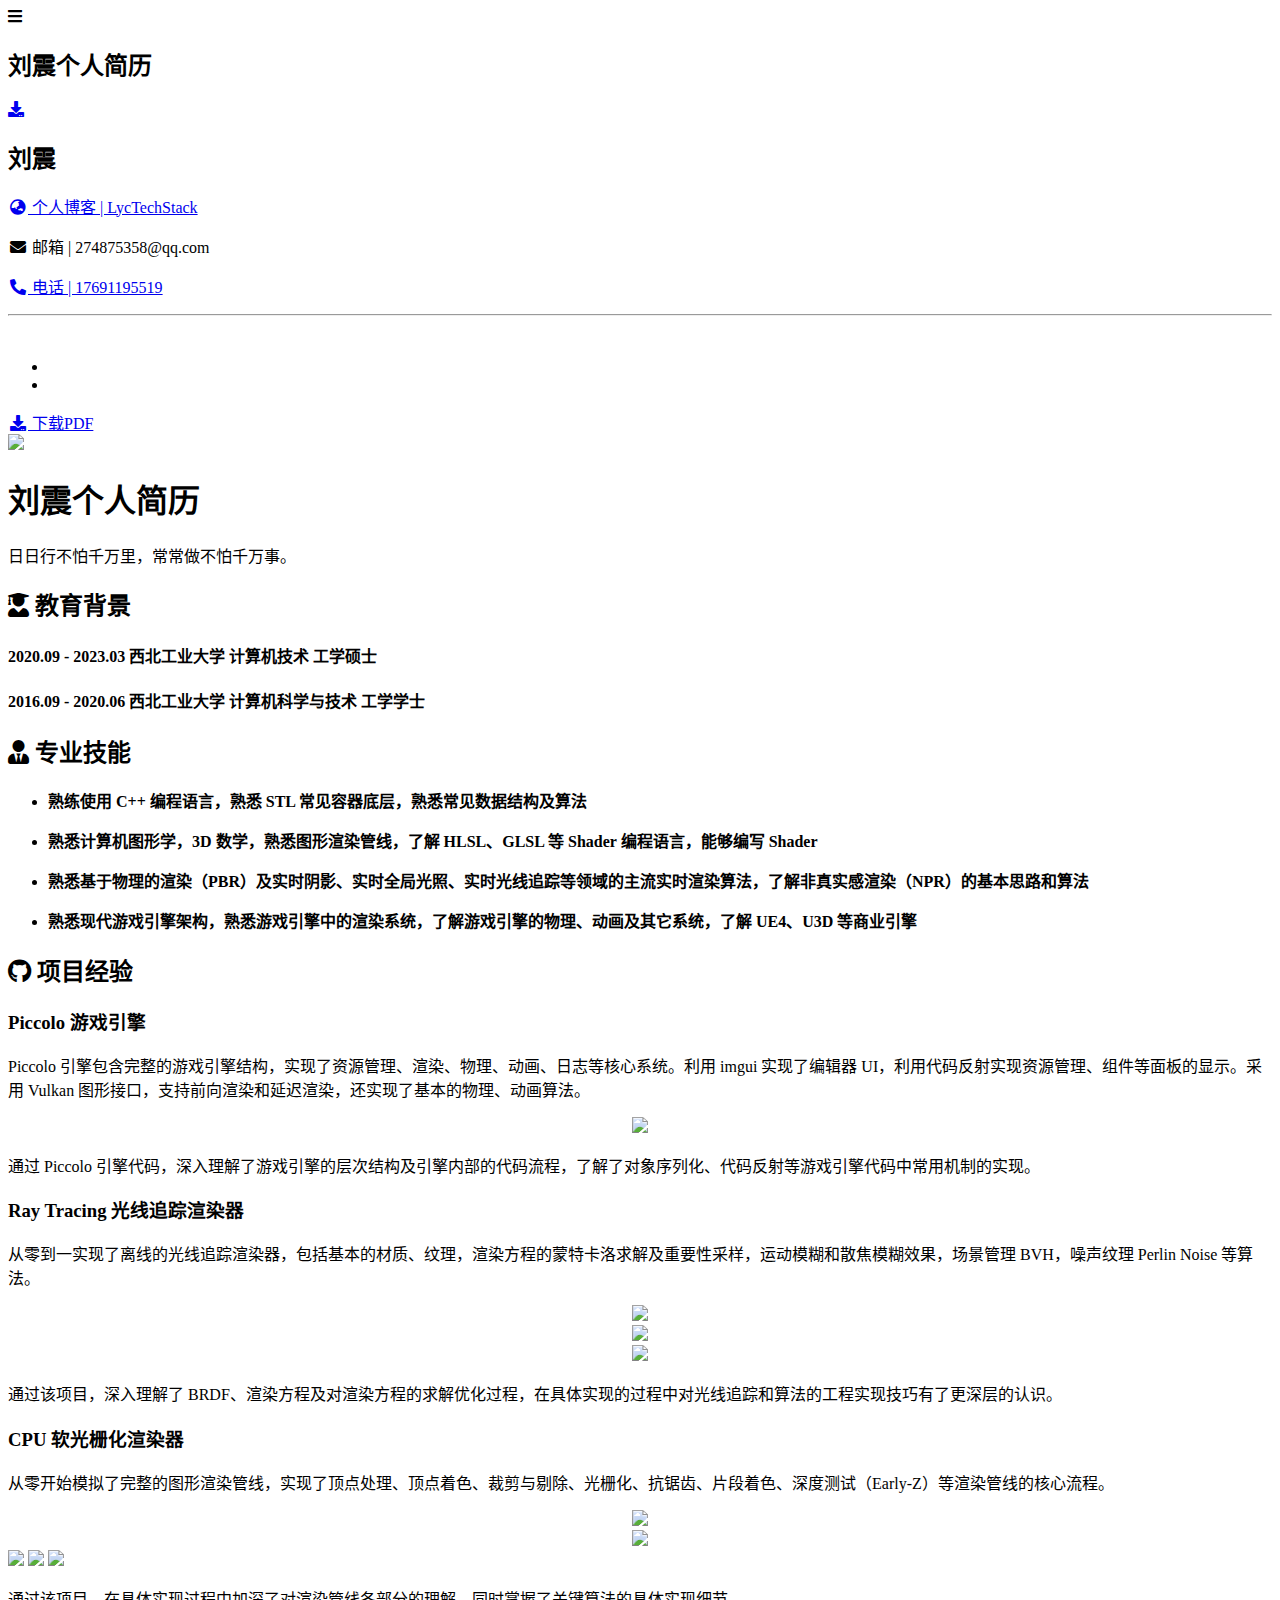
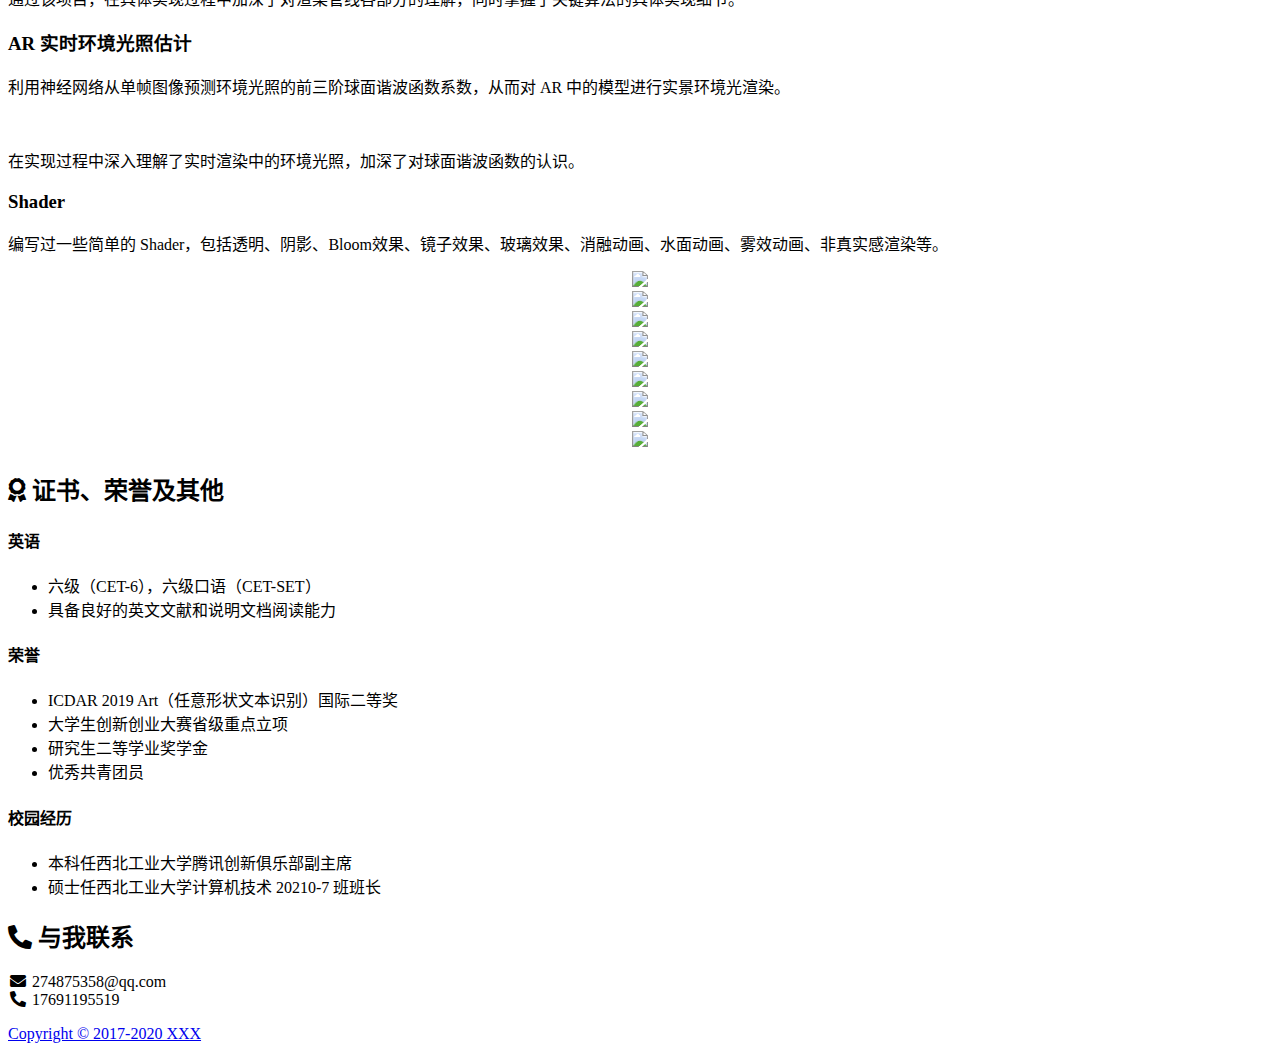
==== commit 3d9a4ca1: "update pages" ====
--- a/zh-cn/index.html
+++ b/zh-cn/index.html
@@ -1 +1 @@
-<!DOCTYPE html><html lang="zh-CN"><head><meta charset="utf-8"><meta name="robots" content="index,follow"><meta name="renderer" content="webkit"><meta name="force-rendering" content="webkit"><meta http-equiv="X-UA-Compatible" content="IE=Edge,chrome=1"><meta name="HandheldFriendly" content="True"><meta name="apple-mobile-web-app-capable" content="yes"><meta name="viewport" content="width=device-width,initial-scale=1,maximum-scale=1,user-scalable=no"><title>Jon Snow's Resume</title><meta name="keywords" content="简历主题,Hexo主题,简历模板"><meta name="description" content="这是一个在线简历模板（Hexo博客主题）。"><meta name="theme-color" content="#FFFFFF"><meta name="msapplication-TileColor" content="#1BC3FB"><meta name="msapplication-config" content="https://cdn.jsdelivr.net/gh/xaoxuu/cdn-assets/favicon/browserconfig.xml"><link rel="shortcut icon" type="image/x-icon" href="https://cdn.jsdelivr.net/gh/xaoxuu/cdn-assets/favicon/favicon.ico"><link rel="icon" type="image/x-icon" sizes="32x32" href="https://cdn.jsdelivr.net/gh/xaoxuu/cdn-assets/favicon/favicon-32x32.png"><link rel="apple-touch-icon" type="image/png" sizes="180x180" href="https://cdn.jsdelivr.net/gh/xaoxuu/cdn-assets/favicon/apple-touch-icon.png"><link rel="mask-icon" color="#1BC3FB" href="https://cdn.jsdelivr.net/gh/xaoxuu/cdn-assets/favicon/safari-pinned-tab.svg"><link rel="manifest" href="https://cdn.jsdelivr.net/gh/xaoxuu/cdn-assets/favicon/site.webmanifest"><link rel="stylesheet" href="https://cdn.jsdelivr.net/npm/@fortawesome/fontawesome-free@5.12.1/css/all.min.css"><link rel="stylesheet" href="https://cdn.jsdelivr.net/npm/@fancyapps/fancybox@3.5/dist/jquery.fancybox.min.css"><link rel="stylesheet" href="/wyt-resume.github.io/css/page.css"><meta name="generator" content="Hexo 5.3.0"></head><body class="docs"><div id="mobile-bar"><a class="menu-button fas fa-bars"></a><h2 class="nav-title">Jon Snow's Resume</h2><a class="menu-button right fas fa-download" target="_blank" rel="external nofollow noopener noreferrer" href="https://github.com/xaoxuu/resume-docs"></a></div><script src="https://cdn.jsdelivr.net/npm/vue@2.6/dist/vue.min.js"></script><script>Vue.config.productionTip=!1,window.PAGE_TYPE="resume"</script><div id="main" class="fix-sidebar"><div class="sidebar"><div class="sidebar-inner"><header class="header"><h2>Jon Snow</h2><div class="meta"><p><a target="_blank" rel="external nofollow noopener noreferrer" href="https://resume.js.org/zh-cn/"><i class="fas fa-globe-asia fa-fw"></i>&nbsp;https://resume.js.org</a></p><p><a><i class="fas fa-envelope fa-fw"></i>&nbsp;your email</a></p><p><a href="tel:10086" rel="external nofollow noopener noreferrer" target="_blank"><i class="fas fa-phone-alt fa-fw"></i>&nbsp;1xxxxxxxxxx</a></p></div><hr><br></header><div class="list"><ul class="menu-root"><li><a href="/wyt-resume.github.io/index.html" class="sidebar-link current"></a></li><li><a href="/wyt-resume.github.io/zh-cn/index.html" class="sidebar-link current"></a></li></ul></div><div class="footer"><a class="button" target="_blank" rel="external nofollow noopener noreferrer" href="https://github.com/xaoxuu/resume-docs"><i class="fas fa-download fa-fw"></i> 下载本站源码</a></div></div></div><div class="content with-sidebar"><div class="resume-header"><div class="avatar"><img no-lazy class="avatar" src="https://cdn.jsdelivr.net/gh/xaoxuu/cdn-assets/avatar/avatar.png"></div><h1 class="resume-title">Jon Snow's Resume</h1><p class="description">这是一个在线简历模板（Hexo博客主题）。</p></div><center><a href="/">English</a> | <a href="/zh-cn/">简体中文</a></center><h2 id="开始使用"><a href="#开始使用" class="headerlink" title=" 开始使用"></a><i class="fas fa-flag"></i> 开始使用</h2><p>由于本主题与普通 Hexo 主题有较大区别，建议请直接下载本站的源码，参考源码进行改写。</p><ul><li>本站源码：<a target="_blank" rel="external nofollow noopener noreferrer" href="https://github.com/xaoxuu/resume-docs">https://github.com/xaoxuu/resume-docs</a></li><li>主题源码：<a target="_blank" rel="external nofollow noopener noreferrer" href="https://github.com/xaoxuu/hexo-theme-resume">https://github.com/xaoxuu/hexo-theme-resume</a></li></ul><p>也可以创建全新的博客，通过 <code>npm</code> 命令安装：</p><figure class="highlight bash"><table><tr><td class="code"><pre><span class="line">npm i hexo-theme-resume</span><br></pre></td></tr></table></figure><p>然后删除多余的依赖包（重要），打开 <code>package.json</code> 复制并全部替换为以下内容：</p><figure class="highlight json"><table><tr><td class="code"><pre><span class="line">&#123;</span><br><span class="line">  <span class="attr">&quot;name&quot;</span>: <span class="string">&quot;hexo-site&quot;</span>,</span><br><span class="line">  <span class="attr">&quot;private&quot;</span>: <span class="literal">true</span>,</span><br><span class="line">  <span class="attr">&quot;hexo&quot;</span>: &#123;</span><br><span class="line">    <span class="attr">&quot;version&quot;</span>: <span class="string">&quot;5.0.0&quot;</span></span><br><span class="line">  &#125;,</span><br><span class="line">  <span class="attr">&quot;scripts&quot;</span>: &#123;</span><br><span class="line">    <span class="attr">&quot;start&quot;</span>: <span class="string">&quot;hexo server&quot;</span>,</span><br><span class="line">    <span class="attr">&quot;build&quot;</span>: <span class="string">&quot;node pre-deploy.js &amp;&amp; hexo clean &amp;&amp; hexo generate&quot;</span>,</span><br><span class="line">    <span class="attr">&quot;deploy&quot;</span>: <span class="string">&quot;npm run build &amp;&amp; hexo deploy&quot;</span></span><br><span class="line">  &#125;,</span><br><span class="line">  <span class="attr">&quot;engines&quot;</span>: &#123;</span><br><span class="line">    <span class="attr">&quot;node&quot;</span>: <span class="string">&quot;&gt;=8.9.0&quot;</span></span><br><span class="line">  &#125;,</span><br><span class="line">  <span class="attr">&quot;dependencies&quot;</span>: &#123;</span><br><span class="line">    <span class="attr">&quot;hexo&quot;</span>: <span class="string">&quot;^5.0.0&quot;</span>,</span><br><span class="line">    <span class="attr">&quot;hexo-all-minifier&quot;</span>: <span class="string">&quot;^0.5.3&quot;</span>,</span><br><span class="line">    <span class="attr">&quot;hexo-autonofollow&quot;</span>: <span class="string">&quot;^1.0.1&quot;</span>,</span><br><span class="line">    <span class="attr">&quot;hexo-deployer-git&quot;</span>: <span class="string">&quot;^2.1.0&quot;</span>,</span><br><span class="line">    <span class="attr">&quot;hexo-fs&quot;</span>: <span class="string">&quot;^3.1.0&quot;</span>,</span><br><span class="line">    <span class="attr">&quot;hexo-lazyload-image&quot;</span>: <span class="string">&quot;^1.0.9&quot;</span>,</span><br><span class="line">    <span class="attr">&quot;hexo-offline&quot;</span>: <span class="string">&quot;^1.0.0&quot;</span>,</span><br><span class="line">    <span class="attr">&quot;hexo-renderer-ejs&quot;</span>: <span class="string">&quot;^1.0.0&quot;</span>,</span><br><span class="line">    <span class="attr">&quot;hexo-renderer-marked&quot;</span>: <span class="string">&quot;^3.0.0&quot;</span>,</span><br><span class="line">    <span class="attr">&quot;hexo-renderer-stylus&quot;</span>: <span class="string">&quot;^1.1.0&quot;</span>,</span><br><span class="line">    <span class="attr">&quot;hexo-server&quot;</span>: <span class="string">&quot;^1.0.0&quot;</span></span><br><span class="line">  &#125;</span><br><span class="line">&#125;</span><br></pre></td></tr></table></figure><p>然后输入 <code>npm i</code> 安装依赖包。</p><h2 id="教育背景"><a href="#教育背景" class="headerlink" title=" 教育背景"></a><i class="fas fa-user-graduate"></i> 教育背景</h2><p><strong>XX大学 X学院 X系 X专业 X年毕业</strong></p><h2 id="工作经验"><a href="#工作经验" class="headerlink" title=" 工作经验"></a><i class="fas fa-user-tie"></i> 工作经验</h2><h4 id="2000年-至今：XX公司"><a href="#2000年-至今：XX公司" class="headerlink" title="2000年 ~ 至今：XX公司"></a>2000年 ~ 至今：XX公司</h4><ul><li>主要负责XXX</li><li>也负责XXX</li></ul><h4 id="1900年-2000年：XX公司"><a href="#1900年-2000年：XX公司" class="headerlink" title="1900年 ~ 2000年：XX公司"></a>1900年 ~ 2000年：XX公司</h4><ul><li>主要负责XXX</li><li>也负责XXX</li></ul><h4 id="1800年-1900年：XX公司"><a href="#1800年-1900年：XX公司" class="headerlink" title="1800年 ~ 1900年：XX公司"></a>1800年 ~ 1900年：XX公司</h4><ul><li>主要负责XXX</li><li>也负责XXX</li></ul><h2 id="精选项目"><a href="#精选项目" class="headerlink" title=" 精选项目"></a><i class="fas fa-award"></i> 精选项目</h2><btns rounded><a target="_blank" rel="external nofollow noopener noreferrer" href="https://apps.apple.com/cn/app/heart-mate-pro-hrm-utility/id1463348922?ls=1"><img src="https://cdn.jsdelivr.net/gh/xaoxuu/cdn-assets/proj/heartmate/icon.png"> 心率管家 </a><a target="_blank" rel="external nofollow noopener noreferrer" href="https://apps.apple.com/cn/app/c%E5%85%BB%E8%80%81/id1458315594"><img src="https://cdn.jsdelivr.net/gh/xaoxuu/cdn-assets/proj/het-cyanglao/icon.png"> C养老 </a><a target="_blank" rel="external nofollow noopener noreferrer" href="https://apps.apple.com/cn/app/c-life%E5%85%BB%E8%80%81/id1393937890"><img src="https://cdn.jsdelivr.net/gh/xaoxuu/cdn-assets/proj/het-clife/icon.png"> C-Life养老 </a><a target="_blank" rel="external nofollow noopener noreferrer" href="https://apps.apple.com/cn/app/linksmart/id1109303355"><img src="https://cdn.jsdelivr.net/gh/xaoxuu/cdn-assets/proj/ht-linksmart/icon.png"> LinkSmart </a><a target="_blank" rel="external nofollow noopener noreferrer" href="https://apps.apple.com/cn/app/hitfit/id1207738581"><img src="https://cdn.jsdelivr.net/gh/xaoxuu/cdn-assets/proj/ht-hitfit/icon.png"> HitFit </a><a target="_blank" rel="external nofollow noopener noreferrer" href="https://apps.apple.com/cn/app/%E8%85%95%E8%83%BD%E5%8A%A9%E6%89%8B/id1138242219"><img src="https://cdn.jsdelivr.net/gh/xaoxuu/cdn-assets/proj/ht-fiyta/icon.png"> 飞亚达腕能助手</a></btns><br><h3 id="A项目"><a href="#A项目" class="headerlink" title="A项目"></a>A项目</h3><h4 id="2000-01-2019-01：于XX公司开发，团队项目，维护至今"><a href="#2000-01-2019-01：于XX公司开发，团队项目，维护至今" class="headerlink" title="2000/01 ~ 2019/01：于XX公司开发，团队项目，维护至今"></a>2000/01 ~ 2019/01：于XX公司开发，团队项目，维护至今</h4><p>啦啦啦</p><h3 id="B项目"><a href="#B项目" class="headerlink" title="B项目"></a>B项目</h3><h4 id="1900-01-2000-01：于XX公司开发"><a href="#1900-01-2000-01：于XX公司开发" class="headerlink" title="1900/01 ~ 2000/01：于XX公司开发"></a>1900/01 ~ 2000/01：于XX公司开发</h4><p>啦啦啦</p><h3 id="C项目"><a href="#C项目" class="headerlink" title="C项目"></a>C项目</h3><h4 id="1800-01-1900-01：于XX公司开发"><a href="#1800-01-1900-01：于XX公司开发" class="headerlink" title="1800/01 ~ 1900/01：于XX公司开发"></a>1800/01 ~ 1900/01：于XX公司开发</h4><p>啦啦啦</p><h2 id="开源贡献"><a href="#开源贡献" class="headerlink" title=" 开源贡献"></a><i class="fab fa-github"></i> 开源贡献</h2><h3 id="Volantis"><a href="#Volantis" class="headerlink" title="Volantis"></a>Volantis</h3><h4 id="2017-至今，一个简约的卡片式Hexo博客主题"><a href="#2017-至今，一个简约的卡片式Hexo博客主题" class="headerlink" title="2017 ~ 至今，一个简约的卡片式Hexo博客主题"></a>2017 ~ 至今，一个简约的卡片式Hexo博客主题</h4><ul><li>完全自由的模块化、易于定制化设计</li><li>移动端优化</li><li>源码：<a target="_blank" rel="external nofollow noopener noreferrer" href="https://github.com/xaoxuu/hexo-theme-volantis">https://github.com/xaoxuu/hexo-theme-volantis</a></li><li>官网：<a target="_blank" rel="external nofollow noopener noreferrer" href="https://volantis.js.org/">https://volantis.js.org/</a></li></ul><h3 id="ProHUD"><a href="#ProHUD" class="headerlink" title="ProHUD"></a>ProHUD</h3><h4 id="2019-08-至今，易于定制、接口简单的HUD库"><a href="#2019-08-至今，易于定制、接口简单的HUD库" class="headerlink" title="2019/08 ~ 至今，易于定制、接口简单的HUD库"></a>2019/08 ~ 至今，易于定制、接口简单的HUD库</h4><ul><li>使用Swift5编写。</li><li>包含顶部通知横幅、弹窗、底部操作表三种使用场景的UI控件。</li><li>易于配置UI从而满足公司各业务线的UI要求，接口调用简单明了。</li><li>源码：<a target="_blank" rel="external nofollow noopener noreferrer" href="https://github.com/xaoxuu/ProHUD">https://github.com/xaoxuu/ProHUD</a></li></ul><fancybox><img src="https://cdn.jsdelivr.net/gh/xaoxuu/cdn-assets/proj/prohud/screenshot01.png"> <img src="https://cdn.jsdelivr.net/gh/xaoxuu/cdn-assets/proj/prohud/screenshot02.png"> <img src="https://cdn.jsdelivr.net/gh/xaoxuu/cdn-assets/proj/prohud/screenshot03.png"> <img src="https://cdn.jsdelivr.net/gh/xaoxuu/cdn-assets/proj/prohud/screenshot04.png"> <img src="https://cdn.jsdelivr.net/gh/xaoxuu/cdn-assets/proj/prohud/screenshot05.png"> <img src="https://cdn.jsdelivr.net/gh/xaoxuu/cdn-assets/proj/prohud/screenshot06.png"> <img src="https://cdn.jsdelivr.net/gh/xaoxuu/cdn-assets/proj/prohud/screenshot07.png"> <img src="https://cdn.jsdelivr.net/gh/xaoxuu/cdn-assets/proj/prohud/screenshot08.png"> <img src="https://cdn.jsdelivr.net/gh/xaoxuu/cdn-assets/proj/prohud/screenshot09.png"> <img src="https://cdn.jsdelivr.net/gh/xaoxuu/cdn-assets/proj/prohud/screenshot10.png"></fancybox><h2 id="与我联系"><a href="#与我联系" class="headerlink" title=" 与我联系"></a><i class="fas fa-phone-alt"></i> 与我联系</h2><p>目前状态为：在职，考虑换工作，100年内可到岗。</p><p><i class="fas fa-envelope fa-fw"></i> your email<br><i class="fas fa-phone-alt fa-fw"></i> 1xxxxxxxxxx</p><h2 id="主题配置"><a href="#主题配置" class="headerlink" title="主题配置"></a>主题配置</h2><figure class="highlight yaml"><table><tr><td class="code"><pre><span class="line"><span class="attr">cdn:</span></span><br><span class="line">  <span class="comment"># These base libraries cannot be deleted</span></span><br><span class="line">  <span class="attr">jquery:</span> <span class="string">https://cdn.jsdelivr.net/npm/jquery@3.4.1/dist/jquery.min.js</span></span><br><span class="line">  <span class="attr">vue:</span> <span class="string">https://cdn.jsdelivr.net/npm/vue@2.5.21/dist/vue.min.js</span></span><br><span class="line">  <span class="comment"># When these CDN resources are deleted, local resources are loaded.</span></span><br><span class="line">  <span class="attr">common:</span> <span class="string">https://cdn.jsdelivr.net/gh/xaoxuu/hexo-theme-resume@1.0.0/source/js/common.js</span></span><br><span class="line">  <span class="attr">escape:</span> <span class="string">https://cdn.jsdelivr.net/gh/xaoxuu/hexo-theme-resume@1.0.0/source/js/css.escape.js</span></span><br><span class="line">  <span class="attr">smooth_scroll:</span> <span class="string">https://cdn.jsdelivr.net/gh/xaoxuu/hexo-theme-resume@1.0.0/source/js/smooth-scroll.min.js</span></span><br><span class="line">  <span class="attr">css:</span> <span class="string">https://cdn.jsdelivr.net/gh/xaoxuu/hexo-theme-resume@1.0.0/source/css/style.min.css</span></span><br><span class="line">  <span class="comment"># Optional plug-in: image zoom</span></span><br><span class="line">  <span class="attr">fancybox:</span></span><br><span class="line">    <span class="attr">css:</span> <span class="string">https://cdn.jsdelivr.net/npm/@fancyapps/fancybox@3.5.7/dist/jquery.fancybox.min.css</span></span><br><span class="line">    <span class="attr">js:</span> <span class="string">https://cdn.jsdelivr.net/gh/fancyapps/fancybox@3.5.7/dist/jquery.fancybox.min.js</span></span><br><span class="line"></span><br><span class="line"><span class="comment"># robots meta tag</span></span><br><span class="line"><span class="attr">robots:</span> <span class="string">noindex,nofollow</span></span><br><span class="line"></span><br><span class="line"><span class="comment"># the footer of your site</span></span><br><span class="line"><span class="attr">copyright:</span> <span class="string">&#x27;[Copyright © 2017-2020 Mr. X](https://xaoxuu.com)&#x27;</span></span><br></pre></td></tr></table></figure><h2 id="评论"><a href="#评论" class="headerlink" title="评论"></a>评论</h2><script src="https://utteranc.es/client.js" repo="xaoxuu/hexo-theme-resume" issue-number="18" theme="github-light" crossorigin="anonymous" async></script></div></div><script src="https://cdn.jsdelivr.net/gh/xaoxuu/hexo-theme-resume@1.0.0/source/js/smooth-scroll.min.js"></script><footer id="footer"><p></p><p><a href="/">Copyright © 2017-2020 XXX</a></p><p></p></footer><script src="https://cdn.jsdelivr.net/npm/jquery@3.5/dist/jquery.min.js"></script><script src="https://cdn.jsdelivr.net/gh/xaoxuu/hexo-theme-resume@1.0.0/source/js/common.js"></script><script src="https://cdn.jsdelivr.net/gh/xaoxuu/hexo-theme-resume@1.0.0/source/js/css.escape.js"></script><script src="https://cdn.jsdelivr.net/gh/fancyapps/fancybox@3.5/dist/jquery.fancybox.min.js"></script><script>let LAZY_LOAD_IMAGE="[object Object]";$("body").find("fancybox").find("img").each(function(){var t=document.createElement("a");$(t).attr("data-fancybox","gallery"),$(t).attr("href",$(this).attr("src")),LAZY_LOAD_IMAGE&&$(t).attr("href",$(this).attr("data-original")),$(this).wrap(t)})</script></body></html>+<!DOCTYPE html><html lang="zh-CN"><head><meta charset="utf-8"><meta name="robots" content="index,follow"><meta name="renderer" content="webkit"><meta name="force-rendering" content="webkit"><meta http-equiv="X-UA-Compatible" content="IE=Edge,chrome=1"><meta name="HandheldFriendly" content="True"><meta name="apple-mobile-web-app-capable" content="yes"><meta name="viewport" content="width=device-width,initial-scale=1,maximum-scale=1,user-scalable=no"><title>刘震个人简历</title><meta name="keywords" content="简历主题,Hexo主题,简历模板"><meta name="description" content="日日行不怕千万里，常常做不怕千万事。"><meta name="theme-color" content="#FFFFFF"><meta name="msapplication-TileColor" content="#1BC3FB"><meta name="msapplication-config" content="https://cdn.jsdelivr.net/gh/xaoxuu/cdn-assets/favicon/browserconfig.xml"><link rel="shortcut icon" type="image/x-icon" href="https://cdn.jsdelivr.net/gh/xaoxuu/cdn-assets/favicon/favicon.ico"><link rel="icon" type="image/x-icon" sizes="32x32" href="https://cdn.jsdelivr.net/gh/xaoxuu/cdn-assets/favicon/favicon-32x32.png"><link rel="apple-touch-icon" type="image/png" sizes="180x180" href="https://cdn.jsdelivr.net/gh/xaoxuu/cdn-assets/favicon/apple-touch-icon.png"><link rel="mask-icon" color="#1BC3FB" href="https://cdn.jsdelivr.net/gh/xaoxuu/cdn-assets/favicon/safari-pinned-tab.svg"><link rel="manifest" href="https://cdn.jsdelivr.net/gh/xaoxuu/cdn-assets/favicon/site.webmanifest"><link rel="stylesheet" href="https://cdn.jsdelivr.net/npm/@fortawesome/fontawesome-free@5.12.1/css/all.min.css"><link rel="stylesheet" href="https://cdn.jsdelivr.net/npm/@fancyapps/fancybox@3.5/dist/jquery.fancybox.min.css"><link rel="stylesheet" href="/wyt-resume.github.io/css/page.css"><meta name="generator" content="Hexo 5.3.0"></head><body class="docs"><div id="mobile-bar"><a class="menu-button fas fa-bars"></a><h2 class="nav-title">刘震个人简历</h2><a class="menu-button right fas fa-download" target="_blank" rel="external nofollow noopener noreferrer" href="https://github.com/xaoxuu/resume-docs"></a></div><script src="https://cdn.jsdelivr.net/npm/vue@2.6/dist/vue.min.js"></script><script>Vue.config.productionTip=!1,window.PAGE_TYPE="resume"</script><div id="main" class="fix-sidebar"><div class="sidebar"><div class="sidebar-inner"><header class="header"><h2>刘震</h2><div class="meta"><p><a target="_blank" rel="external nofollow noopener noreferrer" href="https://lz328.github.io/LycTechStack.github.io/"><i class="fas fa-globe-asia fa-fw"></i>&nbsp;个人博客 | LycTechStack</a></p><p><a><i class="fas fa-envelope fa-fw"></i>&nbsp;邮箱 | 274875358@qq.com</a></p><p><a href="tel:10086" rel="external nofollow noopener noreferrer" target="_blank"><i class="fas fa-phone-alt fa-fw"></i>&nbsp;电话 | 17691195519</a></p></div><hr><br></header><div class="list"><ul class="menu-root"><li><a href="/wyt-resume.github.io/index.html" class="sidebar-link current"></a></li><li><a href="/wyt-resume.github.io/zh-cn/index.html" class="sidebar-link current"></a></li></ul></div><div class="footer"><a class="button" target="_blank" rel="external nofollow noopener noreferrer" href="https://github.com/xaoxuu/resume-docs"><i class="fas fa-download fa-fw"></i> 下载PDF</a></div></div></div><div class="content with-sidebar"><div class="resume-header"><div class="avatar"><img no-lazy class="avatar" src="https://lz328.github.io/LycTechStack.github.io/images/avatar.png"></div><h1 class="resume-title">刘震个人简历</h1><p class="description">日日行不怕千万里，常常做不怕千万事。</p></div><h2 id="教育背景"><a href="#教育背景" class="headerlink" title=" 教育背景"></a><i class="fas fa-user-graduate"></i> 教育背景</h2><h4 id="2020-09-2023-03-西北工业大学-计算机技术-工学硕士"><a href="#2020-09-2023-03-西北工业大学-计算机技术-工学硕士" class="headerlink" title="2020.09 - 2023.03  西北工业大学  计算机技术 工学硕士"></a>2020.09 - 2023.03 西北工业大学 计算机技术 工学硕士</h4><h4 id="2016-09-2020-06-西北工业大学-计算机科学与技术-工学学士"><a href="#2016-09-2020-06-西北工业大学-计算机科学与技术-工学学士" class="headerlink" title="2016.09 - 2020.06  西北工业大学  计算机科学与技术  工学学士"></a>2016.09 - 2020.06 西北工业大学 计算机科学与技术 工学学士</h4><h2 id="专业技能"><a href="#专业技能" class="headerlink" title=" 专业技能"></a><i class="fas fa-user-tie"></i> 专业技能</h2><ul><li><p><strong>熟练使用 C++ 编程语言，熟悉 STL 常见容器底层，熟悉常见数据结构及算法</strong></p></li><li><p><strong>熟悉计算机图形学，3D 数学，熟悉图形渲染管线，了解 HLSL、GLSL 等 Shader 编程语言，能够编写 Shader</strong></p></li><li><p><strong>熟悉基于物理的渲染（PBR）及实时阴影、实时全局光照、实时光线追踪等领域的主流实时渲染算法，了解非真实感渲染（NPR）的基本思路和算法</strong></p></li><li><p><strong>熟悉现代游戏引擎架构，熟悉游戏引擎中的渲染系统，了解游戏引擎的物理、动画及其它系统，了解 UE4、U3D 等商业引擎</strong></p></li></ul><h2 id="项目经验"><a href="#项目经验" class="headerlink" title=" 项目经验"></a><i class="fab fa-github"></i> 项目经验</h2><h3 id="Piccolo-游戏引擎"><a href="#Piccolo-游戏引擎" class="headerlink" title="Piccolo 游戏引擎"></a>Piccolo 游戏引擎</h3><p>Piccolo 引擎包含完整的游戏引擎结构，实现了资源管理、渲染、物理、动画、日志等核心系统。利用 imgui 实现了编辑器 UI，利用代码反射实现资源管理、组件等面板的显示。采用 Vulkan 图形接口，支持前向渲染和延迟渲染，还实现了基本的物理、动画算法。</p><div align="center"><img src="https://lz328.github.io/LycTechStack.github.io/2022/06/17/20220617-Pilot-整体框架与代码反射/image-20220619142030660.png"></div><p>通过 Piccolo 引擎代码，深入理解了游戏引擎的层次结构及引擎内部的代码流程，了解了对象序列化、代码反射等游戏引擎代码中常用机制的实现。</p><h3 id="Ray-Tracing-光线追踪渲染器"><a href="#Ray-Tracing-光线追踪渲染器" class="headerlink" title="Ray Tracing 光线追踪渲染器"></a>Ray Tracing 光线追踪渲染器</h3><p>从零到一实现了离线的光线追踪渲染器，包括基本的材质、纹理，渲染方程的蒙特卡洛求解及重要性采样，运动模糊和散焦模糊效果，场景管理 BVH，噪声纹理 Perlin Noise 等算法。</p><div align="center"><img src="https://lz328.github.io/LycTechStack.github.io/2022/04/22/20220422-RayTracer-%E7%AB%8B%E6%96%B9%E4%BD%93%E5%92%8C%E5%8F%98%E6%8D%A2/CornellBoxFinal.png"></div><div align="center"><img src="https://lz328.github.io/LycTechStack.github.io/2022/04/27/20220427-RayTracer-%E6%9C%80%E5%90%8E%E4%B8%80%E6%AD%A5/CornellBoxConv.png"></div><div align="center"><img src="https://lz328.github.io/LycTechStack.github.io/2022/04/22/20220422-RayTracer-%E6%96%B0%E7%89%B9%E6%80%A7%E6%9C%80%E7%BB%88%E5%9C%BA%E6%99%AF/FinalSence.png"></div><p>通过该项目，深入理解了 BRDF、渲染方程及对渲染方程的求解优化过程，在具体实现的过程中对光线追踪和算法的工程实现技巧有了更深层的认识。</p><h3 id="CPU-软光栅化渲染器"><a href="#CPU-软光栅化渲染器" class="headerlink" title="CPU 软光栅化渲染器"></a>CPU 软光栅化渲染器</h3><p>从零开始模拟了完整的图形渲染管线，实现了顶点处理、顶点着色、裁剪与剔除、光栅化、抗锯齿、片段着色、深度测试（Early-Z）等渲染管线的核心流程。</p><div align="center"><img src="https://lz328.github.io/LycTechStack.github.io/2022/05/22/20220522-%E6%B8%B2%E6%9F%93%E5%99%A8-%E7%BA%B9%E7%90%86/texture_box3.png"></div><div align="center"><img src="https://lz328.github.io/LycTechStack.github.io/2022/05/25/20220525-%E6%B8%B2%E6%9F%93%E5%99%A8-%E5%85%89%E6%BA%90/image-20220525112039177.png"></div><fancybox><img src="https://lz328.github.io/LycTechStack.github.io/2022/05/24/20220524-%E6%B8%B2%E6%9F%93%E5%99%A8-%E5%89%94%E9%99%A4%E4%B8%8E%E8%A3%81%E5%89%AA/NonCull.png"> <img src="https://lz328.github.io/LycTechStack.github.io/2022/05/24/20220524-%E6%B8%B2%E6%9F%93%E5%99%A8-%E5%89%94%E9%99%A4%E4%B8%8E%E8%A3%81%E5%89%AA/BackCull.png"> <img src="https://lz328.github.io/LycTechStack.github.io/2022/05/24/20220524-%E6%B8%B2%E6%9F%93%E5%99%A8-%E5%89%94%E9%99%A4%E4%B8%8E%E8%A3%81%E5%89%AA/FrontCull.png"></fancybox><p>通过该项目，在具体实现过程中加深了对渲染管线各部分的理解，同时掌握了关键算法的具体实现细节。</p><h3 id="AR-实时环境光照估计"><a href="#AR-实时环境光照估计" class="headerlink" title="AR 实时环境光照估计"></a>AR 实时环境光照估计</h3><p>利用神经网络从单帧图像预测环境光照的前三阶球面谐波函数系数，从而对 AR 中的模型进行实景环境光渲染。</p><div align="center"><img src></div><p>在实现过程中深入理解了实时渲染中的环境光照，加深了对球面谐波函数的认识。</p><h3 id="Shader"><a href="#Shader" class="headerlink" title="Shader"></a>Shader</h3><p>编写过一些简单的 Shader，包括透明、阴影、Bloom效果、镜子效果、玻璃效果、消融动画、水面动画、雾效动画、非真实感渲染等。</p><div align="center"><img src="https://lz328.github.io/LycTechStack.github.io/2022/04/04/20220404-Shader-%E9%98%B4%E5%BD%B1%E5%92%8C%E8%A1%B0%E5%87%8F/image-20220404201901772.png"></div><div align="center"><img src="https://lz328.github.io/LycTechStack.github.io/2022/04/07/20220407-Shader-%E5%9F%BA%E7%A1%80%E5%B1%8F%E5%B9%95%E7%89%B9%E6%95%88/image-20220407211752023.png"></div><div align="center"><img src="https://lz328.github.io/LycTechStack.github.io/2022/04/07/20220407-Shader-%E9%AB%98%E7%BA%A7%E7%BA%B9%E7%90%86/image-20220406214900520.png"></div><div align="center"><img src="https://lz328.github.io/LycTechStack.github.io/2022/04/07/20220407-Shader-%E9%AB%98%E7%BA%A7%E7%BA%B9%E7%90%86/image-20220407101029198.png"></div><div align="center"><img src="https://lz328.github.io/LycTechStack.github.io/2022/04/09/20220409-Shader-%E9%AB%98%E7%BA%A7%E5%B1%8F%E5%B9%95%E7%89%B9%E6%95%88/image-20220409170023348.png"></div><div align="center"><img src="https://lz328.github.io/LycTechStack.github.io/2022/04/09/20220409-Shader-%E9%9D%9E%E7%9C%9F%E5%AE%9E%E6%84%9F%E6%B8%B2%E6%9F%93/image-20220409192908015.png"></div><div align="center"><img src="https://lz328.github.io/LycTechStack.github.io/2022/04/10/20220410-Shader-%E5%99%AA%E5%A3%B0%E7%BA%B9%E7%90%86/burn.gif"></div><div align="center"><img src="https://lz328.github.io/LycTechStack.github.io/2022/04/10/20220410-Shader-%E5%99%AA%E5%A3%B0%E7%BA%B9%E7%90%86/water.gif"></div><div align="center"><img src="https://lz328.github.io/LycTechStack.github.io/2022/04/10/20220410-Shader-%E5%99%AA%E5%A3%B0%E7%BA%B9%E7%90%86/fog-16495801644531.gif"></div><h2 id="证书、荣誉及其他"><a href="#证书、荣誉及其他" class="headerlink" title=" 证书、荣誉及其他"></a><i class="fas fa-award"></i> 证书、荣誉及其他</h2><h4 id="英语"><a href="#英语" class="headerlink" title="英语"></a>英语</h4><ul><li>六级（CET-6），六级口语（CET-SET）</li><li>具备良好的英文文献和说明文档阅读能力</li></ul><h4 id="荣誉"><a href="#荣誉" class="headerlink" title="荣誉"></a>荣誉</h4><ul><li>ICDAR 2019 Art（任意形状文本识别）国际二等奖</li><li>大学生创新创业大赛省级重点立项</li><li>研究生二等学业奖学金</li><li>优秀共青团员</li></ul><h4 id="校园经历"><a href="#校园经历" class="headerlink" title="校园经历"></a>校园经历</h4><ul><li>本科任西北工业大学腾讯创新俱乐部副主席</li><li>硕士任西北工业大学计算机技术 20210-7 班班长</li></ul><h2 id="与我联系"><a href="#与我联系" class="headerlink" title=" 与我联系"></a><i class="fas fa-phone-alt"></i> 与我联系</h2><p><i class="fas fa-envelope fa-fw"></i> 274875358@qq.com<br><i class="fas fa-phone-alt fa-fw"></i> 17691195519</p></div></div><script src="https://cdn.jsdelivr.net/gh/xaoxuu/hexo-theme-resume@1.0.0/source/js/smooth-scroll.min.js"></script><footer id="footer"><p></p><p><a href="/">Copyright © 2017-2020 XXX</a></p><p></p></footer><script src="https://cdn.jsdelivr.net/npm/jquery@3.5/dist/jquery.min.js"></script><script src="https://cdn.jsdelivr.net/gh/xaoxuu/hexo-theme-resume@1.0.0/source/js/common.js"></script><script src="https://cdn.jsdelivr.net/gh/xaoxuu/hexo-theme-resume@1.0.0/source/js/css.escape.js"></script><script src="https://cdn.jsdelivr.net/gh/fancyapps/fancybox@3.5/dist/jquery.fancybox.min.js"></script><script>let LAZY_LOAD_IMAGE="[object Object]";$("body").find("fancybox").find("img").each(function(){var t=document.createElement("a");$(t).attr("data-fancybox","gallery"),$(t).attr("href",$(this).attr("src")),LAZY_LOAD_IMAGE&&$(t).attr("href",$(this).attr("data-original")),$(this).wrap(t)})</script></body></html>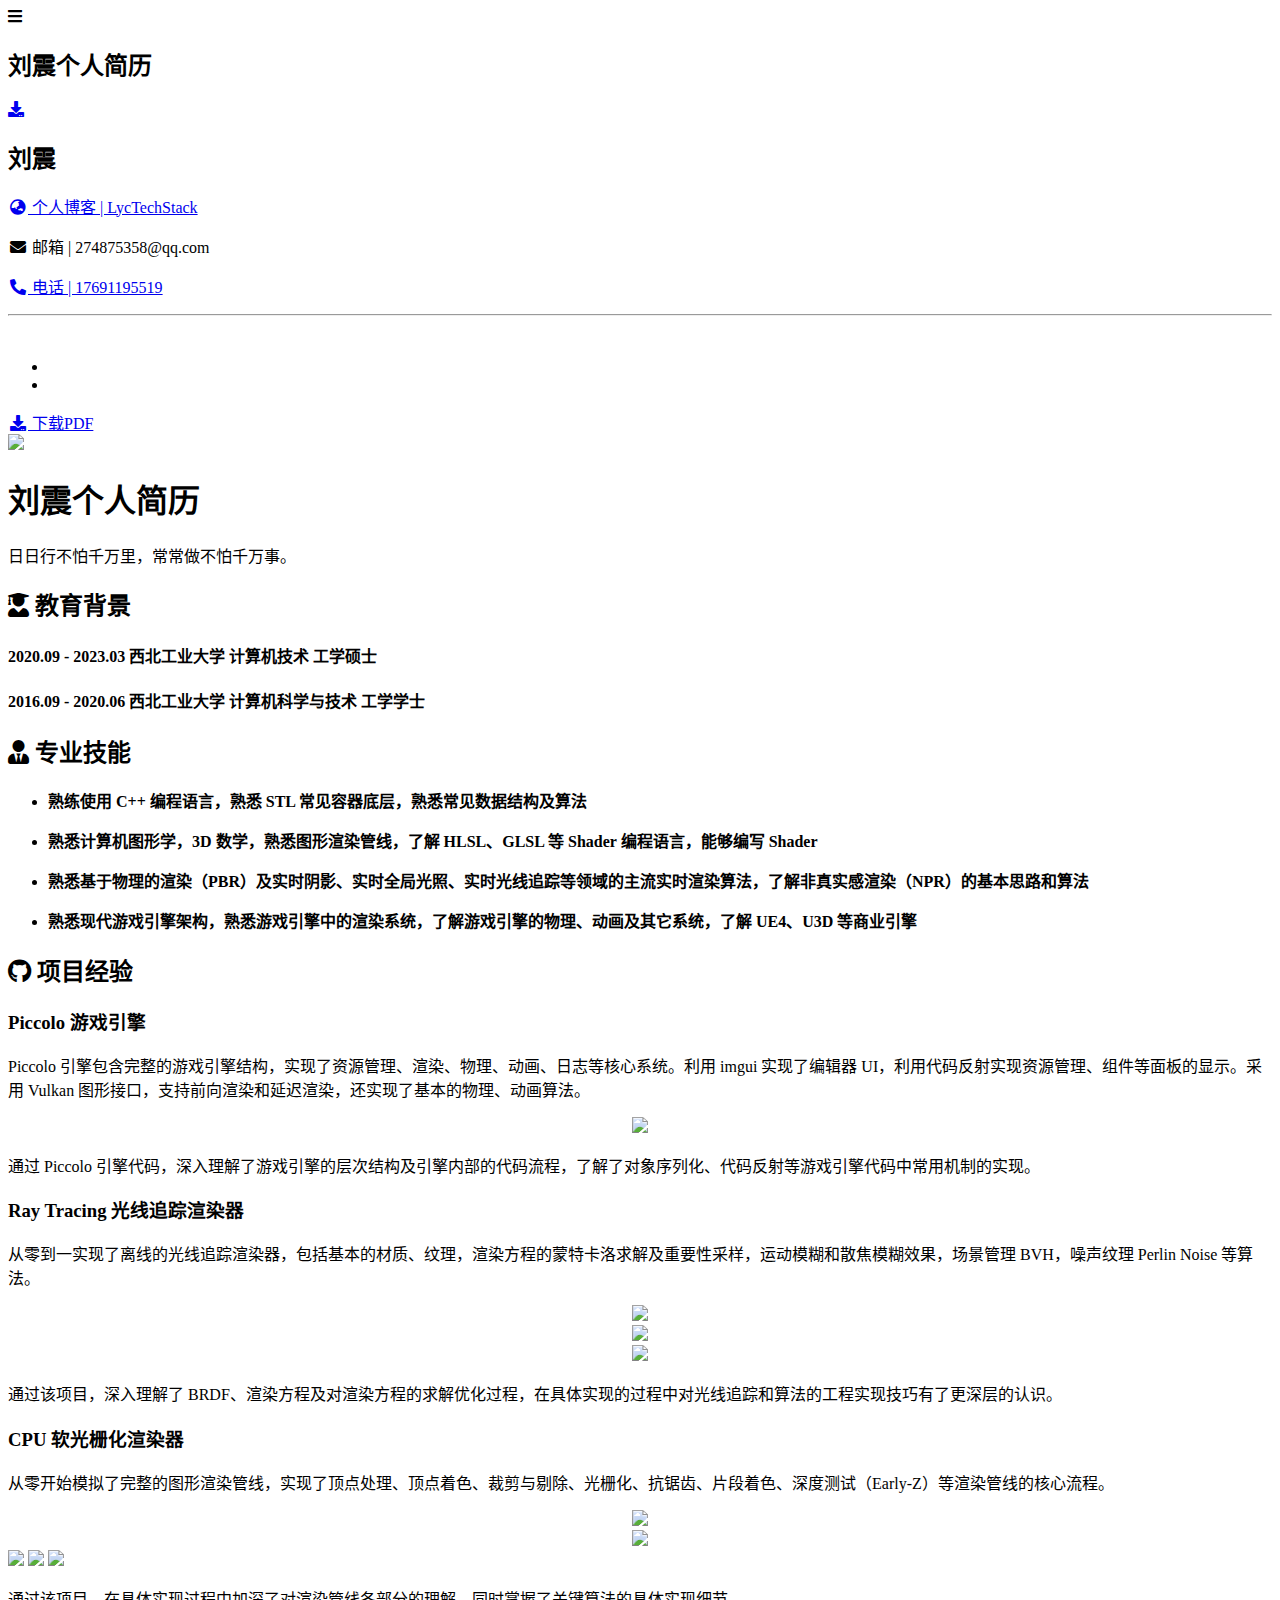
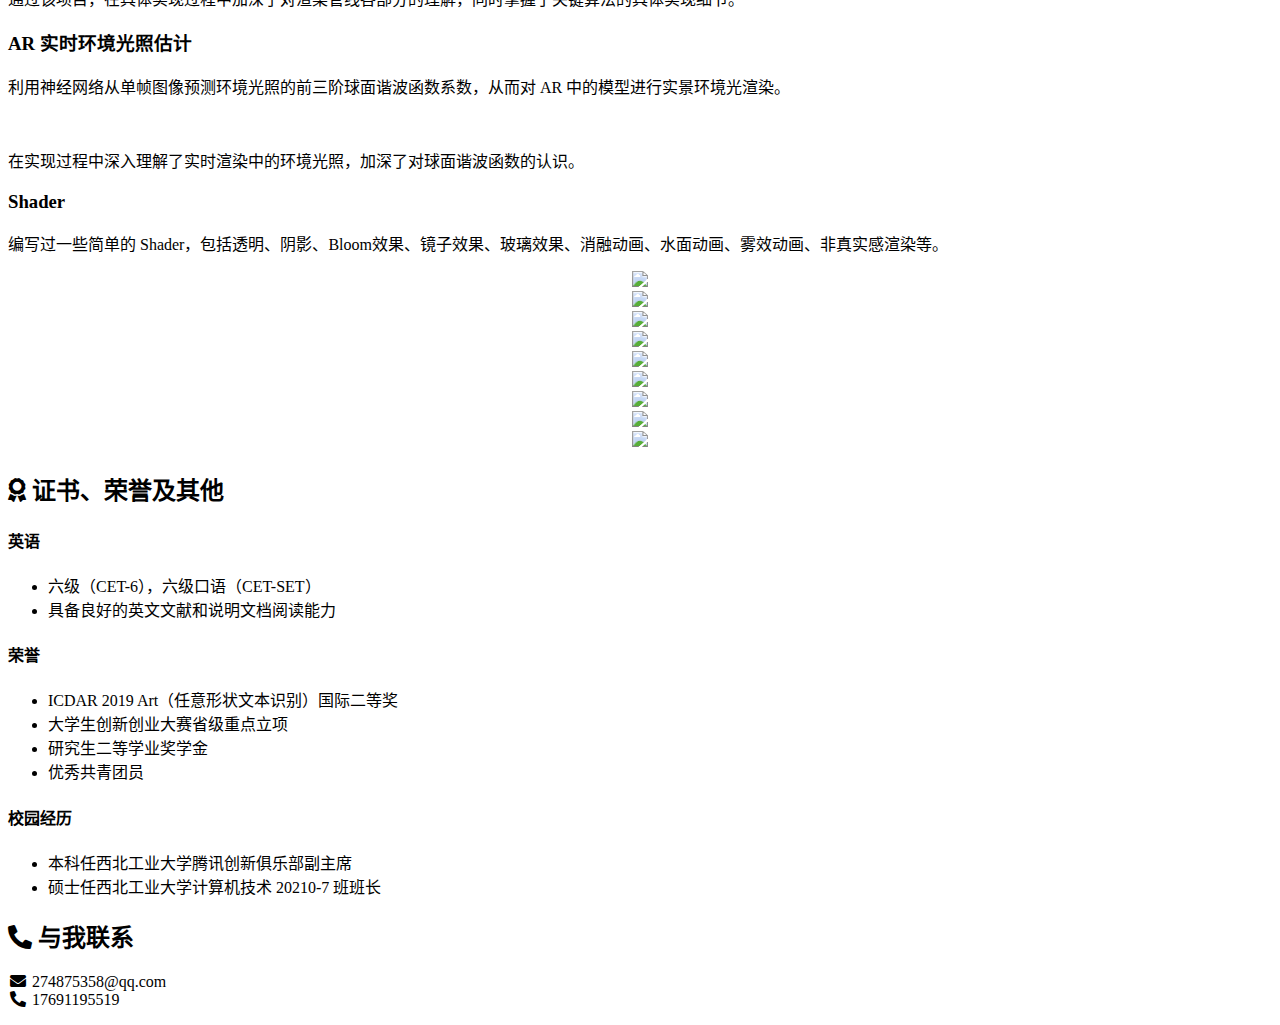
==== commit 0db189de: "update pages" ====
--- a/zh-cn/index.html
+++ b/zh-cn/index.html
@@ -1 +1 @@
-<!DOCTYPE html><html lang="zh-CN"><head><meta charset="utf-8"><meta name="robots" content="index,follow"><meta name="renderer" content="webkit"><meta name="force-rendering" content="webkit"><meta http-equiv="X-UA-Compatible" content="IE=Edge,chrome=1"><meta name="HandheldFriendly" content="True"><meta name="apple-mobile-web-app-capable" content="yes"><meta name="viewport" content="width=device-width,initial-scale=1,maximum-scale=1,user-scalable=no"><title>刘震个人简历</title><meta name="keywords" content="简历主题,Hexo主题,简历模板"><meta name="description" content="日日行不怕千万里，常常做不怕千万事。"><meta name="theme-color" content="#FFFFFF"><meta name="msapplication-TileColor" content="#1BC3FB"><meta name="msapplication-config" content="https://cdn.jsdelivr.net/gh/xaoxuu/cdn-assets/favicon/browserconfig.xml"><link rel="shortcut icon" type="image/x-icon" href="https://cdn.jsdelivr.net/gh/xaoxuu/cdn-assets/favicon/favicon.ico"><link rel="icon" type="image/x-icon" sizes="32x32" href="https://cdn.jsdelivr.net/gh/xaoxuu/cdn-assets/favicon/favicon-32x32.png"><link rel="apple-touch-icon" type="image/png" sizes="180x180" href="https://cdn.jsdelivr.net/gh/xaoxuu/cdn-assets/favicon/apple-touch-icon.png"><link rel="mask-icon" color="#1BC3FB" href="https://cdn.jsdelivr.net/gh/xaoxuu/cdn-assets/favicon/safari-pinned-tab.svg"><link rel="manifest" href="https://cdn.jsdelivr.net/gh/xaoxuu/cdn-assets/favicon/site.webmanifest"><link rel="stylesheet" href="https://cdn.jsdelivr.net/npm/@fortawesome/fontawesome-free@5.12.1/css/all.min.css"><link rel="stylesheet" href="https://cdn.jsdelivr.net/npm/@fancyapps/fancybox@3.5/dist/jquery.fancybox.min.css"><link rel="stylesheet" href="/wyt-resume.github.io/css/page.css"><meta name="generator" content="Hexo 5.3.0"></head><body class="docs"><div id="mobile-bar"><a class="menu-button fas fa-bars"></a><h2 class="nav-title">刘震个人简历</h2><a class="menu-button right fas fa-download" target="_blank" rel="external nofollow noopener noreferrer" href="https://github.com/xaoxuu/resume-docs"></a></div><script src="https://cdn.jsdelivr.net/npm/vue@2.6/dist/vue.min.js"></script><script>Vue.config.productionTip=!1,window.PAGE_TYPE="resume"</script><div id="main" class="fix-sidebar"><div class="sidebar"><div class="sidebar-inner"><header class="header"><h2>刘震</h2><div class="meta"><p><a target="_blank" rel="external nofollow noopener noreferrer" href="https://lz328.github.io/LycTechStack.github.io/"><i class="fas fa-globe-asia fa-fw"></i>&nbsp;个人博客 | LycTechStack</a></p><p><a><i class="fas fa-envelope fa-fw"></i>&nbsp;邮箱 | 274875358@qq.com</a></p><p><a href="tel:10086" rel="external nofollow noopener noreferrer" target="_blank"><i class="fas fa-phone-alt fa-fw"></i>&nbsp;电话 | 17691195519</a></p></div><hr><br></header><div class="list"><ul class="menu-root"><li><a href="/wyt-resume.github.io/index.html" class="sidebar-link current"></a></li><li><a href="/wyt-resume.github.io/zh-cn/index.html" class="sidebar-link current"></a></li></ul></div><div class="footer"><a class="button" target="_blank" rel="external nofollow noopener noreferrer" href="https://github.com/xaoxuu/resume-docs"><i class="fas fa-download fa-fw"></i> 下载PDF</a></div></div></div><div class="content with-sidebar"><div class="resume-header"><div class="avatar"><img no-lazy class="avatar" src="https://lz328.github.io/LycTechStack.github.io/images/avatar.png"></div><h1 class="resume-title">刘震个人简历</h1><p class="description">日日行不怕千万里，常常做不怕千万事。</p></div><h2 id="教育背景"><a href="#教育背景" class="headerlink" title=" 教育背景"></a><i class="fas fa-user-graduate"></i> 教育背景</h2><h4 id="2020-09-2023-03-西北工业大学-计算机技术-工学硕士"><a href="#2020-09-2023-03-西北工业大学-计算机技术-工学硕士" class="headerlink" title="2020.09 - 2023.03  西北工业大学  计算机技术 工学硕士"></a>2020.09 - 2023.03 西北工业大学 计算机技术 工学硕士</h4><h4 id="2016-09-2020-06-西北工业大学-计算机科学与技术-工学学士"><a href="#2016-09-2020-06-西北工业大学-计算机科学与技术-工学学士" class="headerlink" title="2016.09 - 2020.06  西北工业大学  计算机科学与技术  工学学士"></a>2016.09 - 2020.06 西北工业大学 计算机科学与技术 工学学士</h4><h2 id="专业技能"><a href="#专业技能" class="headerlink" title=" 专业技能"></a><i class="fas fa-user-tie"></i> 专业技能</h2><ul><li><p><strong>熟练使用 C++ 编程语言，熟悉 STL 常见容器底层，熟悉常见数据结构及算法</strong></p></li><li><p><strong>熟悉计算机图形学，3D 数学，熟悉图形渲染管线，了解 HLSL、GLSL 等 Shader 编程语言，能够编写 Shader</strong></p></li><li><p><strong>熟悉基于物理的渲染（PBR）及实时阴影、实时全局光照、实时光线追踪等领域的主流实时渲染算法，了解非真实感渲染（NPR）的基本思路和算法</strong></p></li><li><p><strong>熟悉现代游戏引擎架构，熟悉游戏引擎中的渲染系统，了解游戏引擎的物理、动画及其它系统，了解 UE4、U3D 等商业引擎</strong></p></li></ul><h2 id="项目经验"><a href="#项目经验" class="headerlink" title=" 项目经验"></a><i class="fab fa-github"></i> 项目经验</h2><h3 id="Piccolo-游戏引擎"><a href="#Piccolo-游戏引擎" class="headerlink" title="Piccolo 游戏引擎"></a>Piccolo 游戏引擎</h3><p>Piccolo 引擎包含完整的游戏引擎结构，实现了资源管理、渲染、物理、动画、日志等核心系统。利用 imgui 实现了编辑器 UI，利用代码反射实现资源管理、组件等面板的显示。采用 Vulkan 图形接口，支持前向渲染和延迟渲染，还实现了基本的物理、动画算法。</p><div align="center"><img src="https://lz328.github.io/LycTechStack.github.io/2022/06/17/20220617-Pilot-整体框架与代码反射/image-20220619142030660.png"></div><p>通过 Piccolo 引擎代码，深入理解了游戏引擎的层次结构及引擎内部的代码流程，了解了对象序列化、代码反射等游戏引擎代码中常用机制的实现。</p><h3 id="Ray-Tracing-光线追踪渲染器"><a href="#Ray-Tracing-光线追踪渲染器" class="headerlink" title="Ray Tracing 光线追踪渲染器"></a>Ray Tracing 光线追踪渲染器</h3><p>从零到一实现了离线的光线追踪渲染器，包括基本的材质、纹理，渲染方程的蒙特卡洛求解及重要性采样，运动模糊和散焦模糊效果，场景管理 BVH，噪声纹理 Perlin Noise 等算法。</p><div align="center"><img src="https://lz328.github.io/LycTechStack.github.io/2022/04/22/20220422-RayTracer-%E7%AB%8B%E6%96%B9%E4%BD%93%E5%92%8C%E5%8F%98%E6%8D%A2/CornellBoxFinal.png"></div><div align="center"><img src="https://lz328.github.io/LycTechStack.github.io/2022/04/27/20220427-RayTracer-%E6%9C%80%E5%90%8E%E4%B8%80%E6%AD%A5/CornellBoxConv.png"></div><div align="center"><img src="https://lz328.github.io/LycTechStack.github.io/2022/04/22/20220422-RayTracer-%E6%96%B0%E7%89%B9%E6%80%A7%E6%9C%80%E7%BB%88%E5%9C%BA%E6%99%AF/FinalSence.png"></div><p>通过该项目，深入理解了 BRDF、渲染方程及对渲染方程的求解优化过程，在具体实现的过程中对光线追踪和算法的工程实现技巧有了更深层的认识。</p><h3 id="CPU-软光栅化渲染器"><a href="#CPU-软光栅化渲染器" class="headerlink" title="CPU 软光栅化渲染器"></a>CPU 软光栅化渲染器</h3><p>从零开始模拟了完整的图形渲染管线，实现了顶点处理、顶点着色、裁剪与剔除、光栅化、抗锯齿、片段着色、深度测试（Early-Z）等渲染管线的核心流程。</p><div align="center"><img src="https://lz328.github.io/LycTechStack.github.io/2022/05/22/20220522-%E6%B8%B2%E6%9F%93%E5%99%A8-%E7%BA%B9%E7%90%86/texture_box3.png"></div><div align="center"><img src="https://lz328.github.io/LycTechStack.github.io/2022/05/25/20220525-%E6%B8%B2%E6%9F%93%E5%99%A8-%E5%85%89%E6%BA%90/image-20220525112039177.png"></div><fancybox><img src="https://lz328.github.io/LycTechStack.github.io/2022/05/24/20220524-%E6%B8%B2%E6%9F%93%E5%99%A8-%E5%89%94%E9%99%A4%E4%B8%8E%E8%A3%81%E5%89%AA/NonCull.png"> <img src="https://lz328.github.io/LycTechStack.github.io/2022/05/24/20220524-%E6%B8%B2%E6%9F%93%E5%99%A8-%E5%89%94%E9%99%A4%E4%B8%8E%E8%A3%81%E5%89%AA/BackCull.png"> <img src="https://lz328.github.io/LycTechStack.github.io/2022/05/24/20220524-%E6%B8%B2%E6%9F%93%E5%99%A8-%E5%89%94%E9%99%A4%E4%B8%8E%E8%A3%81%E5%89%AA/FrontCull.png"></fancybox><p>通过该项目，在具体实现过程中加深了对渲染管线各部分的理解，同时掌握了关键算法的具体实现细节。</p><h3 id="AR-实时环境光照估计"><a href="#AR-实时环境光照估计" class="headerlink" title="AR 实时环境光照估计"></a>AR 实时环境光照估计</h3><p>利用神经网络从单帧图像预测环境光照的前三阶球面谐波函数系数，从而对 AR 中的模型进行实景环境光渲染。</p><div align="center"><img src></div><p>在实现过程中深入理解了实时渲染中的环境光照，加深了对球面谐波函数的认识。</p><h3 id="Shader"><a href="#Shader" class="headerlink" title="Shader"></a>Shader</h3><p>编写过一些简单的 Shader，包括透明、阴影、Bloom效果、镜子效果、玻璃效果、消融动画、水面动画、雾效动画、非真实感渲染等。</p><div align="center"><img src="https://lz328.github.io/LycTechStack.github.io/2022/04/04/20220404-Shader-%E9%98%B4%E5%BD%B1%E5%92%8C%E8%A1%B0%E5%87%8F/image-20220404201901772.png"></div><div align="center"><img src="https://lz328.github.io/LycTechStack.github.io/2022/04/07/20220407-Shader-%E5%9F%BA%E7%A1%80%E5%B1%8F%E5%B9%95%E7%89%B9%E6%95%88/image-20220407211752023.png"></div><div align="center"><img src="https://lz328.github.io/LycTechStack.github.io/2022/04/07/20220407-Shader-%E9%AB%98%E7%BA%A7%E7%BA%B9%E7%90%86/image-20220406214900520.png"></div><div align="center"><img src="https://lz328.github.io/LycTechStack.github.io/2022/04/07/20220407-Shader-%E9%AB%98%E7%BA%A7%E7%BA%B9%E7%90%86/image-20220407101029198.png"></div><div align="center"><img src="https://lz328.github.io/LycTechStack.github.io/2022/04/09/20220409-Shader-%E9%AB%98%E7%BA%A7%E5%B1%8F%E5%B9%95%E7%89%B9%E6%95%88/image-20220409170023348.png"></div><div align="center"><img src="https://lz328.github.io/LycTechStack.github.io/2022/04/09/20220409-Shader-%E9%9D%9E%E7%9C%9F%E5%AE%9E%E6%84%9F%E6%B8%B2%E6%9F%93/image-20220409192908015.png"></div><div align="center"><img src="https://lz328.github.io/LycTechStack.github.io/2022/04/10/20220410-Shader-%E5%99%AA%E5%A3%B0%E7%BA%B9%E7%90%86/burn.gif"></div><div align="center"><img src="https://lz328.github.io/LycTechStack.github.io/2022/04/10/20220410-Shader-%E5%99%AA%E5%A3%B0%E7%BA%B9%E7%90%86/water.gif"></div><div align="center"><img src="https://lz328.github.io/LycTechStack.github.io/2022/04/10/20220410-Shader-%E5%99%AA%E5%A3%B0%E7%BA%B9%E7%90%86/fog-16495801644531.gif"></div><h2 id="证书、荣誉及其他"><a href="#证书、荣誉及其他" class="headerlink" title=" 证书、荣誉及其他"></a><i class="fas fa-award"></i> 证书、荣誉及其他</h2><h4 id="英语"><a href="#英语" class="headerlink" title="英语"></a>英语</h4><ul><li>六级（CET-6），六级口语（CET-SET）</li><li>具备良好的英文文献和说明文档阅读能力</li></ul><h4 id="荣誉"><a href="#荣誉" class="headerlink" title="荣誉"></a>荣誉</h4><ul><li>ICDAR 2019 Art（任意形状文本识别）国际二等奖</li><li>大学生创新创业大赛省级重点立项</li><li>研究生二等学业奖学金</li><li>优秀共青团员</li></ul><h4 id="校园经历"><a href="#校园经历" class="headerlink" title="校园经历"></a>校园经历</h4><ul><li>本科任西北工业大学腾讯创新俱乐部副主席</li><li>硕士任西北工业大学计算机技术 20210-7 班班长</li></ul><h2 id="与我联系"><a href="#与我联系" class="headerlink" title=" 与我联系"></a><i class="fas fa-phone-alt"></i> 与我联系</h2><p><i class="fas fa-envelope fa-fw"></i> 274875358@qq.com<br><i class="fas fa-phone-alt fa-fw"></i> 17691195519</p></div></div><script src="https://cdn.jsdelivr.net/gh/xaoxuu/hexo-theme-resume@1.0.0/source/js/smooth-scroll.min.js"></script><footer id="footer"><p></p><p><a href="/">Copyright © 2017-2020 XXX</a></p><p></p></footer><script src="https://cdn.jsdelivr.net/npm/jquery@3.5/dist/jquery.min.js"></script><script src="https://cdn.jsdelivr.net/gh/xaoxuu/hexo-theme-resume@1.0.0/source/js/common.js"></script><script src="https://cdn.jsdelivr.net/gh/xaoxuu/hexo-theme-resume@1.0.0/source/js/css.escape.js"></script><script src="https://cdn.jsdelivr.net/gh/fancyapps/fancybox@3.5/dist/jquery.fancybox.min.js"></script><script>let LAZY_LOAD_IMAGE="[object Object]";$("body").find("fancybox").find("img").each(function(){var t=document.createElement("a");$(t).attr("data-fancybox","gallery"),$(t).attr("href",$(this).attr("src")),LAZY_LOAD_IMAGE&&$(t).attr("href",$(this).attr("data-original")),$(this).wrap(t)})</script></body></html>+<!DOCTYPE html><html lang="zh-CN"><head><meta charset="utf-8"><meta name="robots" content="index,follow"><meta name="renderer" content="webkit"><meta name="force-rendering" content="webkit"><meta http-equiv="X-UA-Compatible" content="IE=Edge,chrome=1"><meta name="HandheldFriendly" content="True"><meta name="apple-mobile-web-app-capable" content="yes"><meta name="viewport" content="width=device-width,initial-scale=1,maximum-scale=1,user-scalable=no"><title>刘震个人简历</title><meta name="keywords" content="简历主题,Hexo主题,简历模板"><meta name="description" content="日日行不怕千万里，常常做不怕千万事。"><meta name="theme-color" content="#FFFFFF"><meta name="msapplication-TileColor" content="#1BC3FB"><meta name="msapplication-config" content="https://cdn.jsdelivr.net/gh/xaoxuu/cdn-assets/favicon/browserconfig.xml"><link rel="shortcut icon" type="image/x-icon" href="https://cdn.jsdelivr.net/gh/xaoxuu/cdn-assets/favicon/favicon.ico"><link rel="icon" type="image/x-icon" sizes="32x32" href="https://cdn.jsdelivr.net/gh/xaoxuu/cdn-assets/favicon/favicon-32x32.png"><link rel="apple-touch-icon" type="image/png" sizes="180x180" href="https://cdn.jsdelivr.net/gh/xaoxuu/cdn-assets/favicon/apple-touch-icon.png"><link rel="mask-icon" color="#1BC3FB" href="https://cdn.jsdelivr.net/gh/xaoxuu/cdn-assets/favicon/safari-pinned-tab.svg"><link rel="manifest" href="https://cdn.jsdelivr.net/gh/xaoxuu/cdn-assets/favicon/site.webmanifest"><link rel="stylesheet" href="https://cdn.jsdelivr.net/npm/@fortawesome/fontawesome-free@5.12.1/css/all.min.css"><link rel="stylesheet" href="https://cdn.jsdelivr.net/npm/@fancyapps/fancybox@3.5/dist/jquery.fancybox.min.css"><link rel="stylesheet" href="/wyt-resume.github.io/css/page.css"><meta name="generator" content="Hexo 5.3.0"></head><body class="docs"><div id="mobile-bar"><a class="menu-button fas fa-bars"></a><h2 class="nav-title">刘震个人简历</h2><a class="menu-button right fas fa-download" target="_blank" rel="external nofollow noopener noreferrer" href="https://github.com/xaoxuu/resume-docs"></a></div><script src="https://cdn.jsdelivr.net/npm/vue@2.6/dist/vue.min.js"></script><script>Vue.config.productionTip=!1,window.PAGE_TYPE="resume"</script><div id="main" class="fix-sidebar"><div class="sidebar"><div class="sidebar-inner"><header class="header"><h2>刘震</h2><div class="meta"><p><a target="_blank" rel="external nofollow noopener noreferrer" href="https://lz328.github.io/LycTechStack.github.io/"><i class="fas fa-globe-asia fa-fw"></i>&nbsp;个人博客 | LycTechStack</a></p><p><a><i class="fas fa-envelope fa-fw"></i>&nbsp;邮箱 | 274875358@qq.com</a></p><p><a href="tel:10086" rel="external nofollow noopener noreferrer" target="_blank"><i class="fas fa-phone-alt fa-fw"></i>&nbsp;电话 | 17691195519</a></p></div><hr><br></header><div class="list"><ul class="menu-root"><li><a href="/wyt-resume.github.io/index.html" class="sidebar-link current"></a></li><li><a href="/wyt-resume.github.io/zh-cn/index.html" class="sidebar-link current"></a></li></ul></div><div class="footer"><a class="button" target="_blank" rel="external nofollow noopener noreferrer" href="https://github.com/xaoxuu/resume-docs"><i class="fas fa-download fa-fw"></i> 下载PDF</a></div></div></div><div class="content with-sidebar"><div class="resume-header"><div class="avatar"><img no-lazy class="avatar" src="https://lz328.github.io/LycTechStack.github.io/images/avatar.png"></div><h1 class="resume-title">刘震个人简历</h1><p class="description">日日行不怕千万里，常常做不怕千万事。</p></div><h2 id="教育背景"><a href="#教育背景" class="headerlink" title=" 教育背景"></a><i class="fas fa-user-graduate"></i> 教育背景</h2><h4 id="2020-09-2023-03-西北工业大学-计算机技术-工学硕士"><a href="#2020-09-2023-03-西北工业大学-计算机技术-工学硕士" class="headerlink" title="2020.09 - 2023.03  西北工业大学  计算机技术 工学硕士"></a>2020.09 - 2023.03 西北工业大学 计算机技术 工学硕士</h4><h4 id="2016-09-2020-06-西北工业大学-计算机科学与技术-工学学士"><a href="#2016-09-2020-06-西北工业大学-计算机科学与技术-工学学士" class="headerlink" title="2016.09 - 2020.06  西北工业大学  计算机科学与技术  工学学士"></a>2016.09 - 2020.06 西北工业大学 计算机科学与技术 工学学士</h4><h2 id="专业技能"><a href="#专业技能" class="headerlink" title=" 专业技能"></a><i class="fas fa-user-tie"></i> 专业技能</h2><ul><li><p><strong>熟练使用 C++ 编程语言，熟悉 STL 常见容器底层，熟悉常见数据结构及算法</strong></p></li><li><p><strong>熟悉计算机图形学，3D 数学，熟悉图形渲染管线，了解 HLSL、GLSL 等 Shader 编程语言，能够编写 Shader</strong></p></li><li><p><strong>熟悉基于物理的渲染（PBR）及实时阴影、实时全局光照、实时光线追踪等领域的主流实时渲染算法，了解非真实感渲染（NPR）的基本思路和算法</strong></p></li><li><p><strong>熟悉现代游戏引擎架构，熟悉游戏引擎中的渲染系统，了解游戏引擎的物理、动画及其它系统，了解 UE4、U3D 等商业引擎</strong></p></li></ul><h2 id="项目经验"><a href="#项目经验" class="headerlink" title=" 项目经验"></a><i class="fab fa-github"></i> 项目经验</h2><h3 id="Piccolo-游戏引擎"><a href="#Piccolo-游戏引擎" class="headerlink" title="Piccolo 游戏引擎"></a>Piccolo 游戏引擎</h3><p>Piccolo 引擎包含完整的游戏引擎结构，实现了资源管理、渲染、物理、动画、日志等核心系统。利用 imgui 实现了编辑器 UI，利用代码反射实现资源管理、组件等面板的显示。采用 Vulkan 图形接口，支持前向渲染和延迟渲染，还实现了基本的物理、动画算法。</p><div align="center"><img src="https://lz328.github.io/LycTechStack.github.io/2022/06/17/20220617-Pilot-整体框架与代码反射/image-20220619142030660.png"></div><p>通过 Piccolo 引擎代码，深入理解了游戏引擎的层次结构及引擎内部的代码流程，了解了对象序列化、代码反射等游戏引擎代码中常用机制的实现。</p><h3 id="Ray-Tracing-光线追踪渲染器"><a href="#Ray-Tracing-光线追踪渲染器" class="headerlink" title="Ray Tracing 光线追踪渲染器"></a>Ray Tracing 光线追踪渲染器</h3><p>从零到一实现了离线的光线追踪渲染器，包括基本的材质、纹理，渲染方程的蒙特卡洛求解及重要性采样，运动模糊和散焦模糊效果，场景管理 BVH，噪声纹理 Perlin Noise 等算法。</p><div align="center"><img src="https://lz328.github.io/LycTechStack.github.io/2022/04/22/20220422-RayTracer-%E7%AB%8B%E6%96%B9%E4%BD%93%E5%92%8C%E5%8F%98%E6%8D%A2/CornellBoxFinal.png"></div><div align="center"><img src="https://lz328.github.io/LycTechStack.github.io/2022/04/27/20220427-RayTracer-%E6%9C%80%E5%90%8E%E4%B8%80%E6%AD%A5/CornellBoxConv.png"></div><div align="center"><img src="https://lz328.github.io/LycTechStack.github.io/2022/04/22/20220422-RayTracer-%E6%96%B0%E7%89%B9%E6%80%A7%E6%9C%80%E7%BB%88%E5%9C%BA%E6%99%AF/FinalSence.png"></div><p>通过该项目，深入理解了 BRDF、渲染方程及对渲染方程的求解优化过程，在具体实现的过程中对光线追踪和算法的工程实现技巧有了更深层的认识。</p><h3 id="CPU-软光栅化渲染器"><a href="#CPU-软光栅化渲染器" class="headerlink" title="CPU 软光栅化渲染器"></a>CPU 软光栅化渲染器</h3><p>从零开始模拟了完整的图形渲染管线，实现了顶点处理、顶点着色、裁剪与剔除、光栅化、抗锯齿、片段着色、深度测试（Early-Z）等渲染管线的核心流程。</p><div align="center"><img src="https://lz328.github.io/LycTechStack.github.io/2022/05/22/20220522-%E6%B8%B2%E6%9F%93%E5%99%A8-%E7%BA%B9%E7%90%86/texture_box3.png"></div><div align="center"><img src="https://lz328.github.io/LycTechStack.github.io/2022/05/25/20220525-%E6%B8%B2%E6%9F%93%E5%99%A8-%E5%85%89%E6%BA%90/image-20220525112039177.png"></div><fancybox><img src="https://lz328.github.io/LycTechStack.github.io/2022/05/24/20220524-%E6%B8%B2%E6%9F%93%E5%99%A8-%E5%89%94%E9%99%A4%E4%B8%8E%E8%A3%81%E5%89%AA/NonCull.png"> <img src="https://lz328.github.io/LycTechStack.github.io/2022/05/24/20220524-%E6%B8%B2%E6%9F%93%E5%99%A8-%E5%89%94%E9%99%A4%E4%B8%8E%E8%A3%81%E5%89%AA/BackCull.png"> <img src="https://lz328.github.io/LycTechStack.github.io/2022/05/24/20220524-%E6%B8%B2%E6%9F%93%E5%99%A8-%E5%89%94%E9%99%A4%E4%B8%8E%E8%A3%81%E5%89%AA/FrontCull.png"></fancybox><p>通过该项目，在具体实现过程中加深了对渲染管线各部分的理解，同时掌握了关键算法的具体实现细节。</p><h3 id="AR-实时环境光照估计"><a href="#AR-实时环境光照估计" class="headerlink" title="AR 实时环境光照估计"></a>AR 实时环境光照估计</h3><p>利用神经网络从单帧图像预测环境光照的前三阶球面谐波函数系数，从而对 AR 中的模型进行实景环境光渲染。</p><div align="center"><img src></div><p>在实现过程中深入理解了实时渲染中的环境光照，加深了对球面谐波函数的认识。</p><h3 id="Shader"><a href="#Shader" class="headerlink" title="Shader"></a>Shader</h3><p>编写过一些简单的 Shader，包括透明、阴影、Bloom效果、镜子效果、玻璃效果、消融动画、水面动画、雾效动画、非真实感渲染等。</p><div align="center"><img src="https://lz328.github.io/LycTechStack.github.io/2022/04/04/20220404-Shader-%E9%98%B4%E5%BD%B1%E5%92%8C%E8%A1%B0%E5%87%8F/image-20220404201901772.png"></div><div align="center"><img src="https://lz328.github.io/LycTechStack.github.io/2022/04/07/20220407-Shader-%E5%9F%BA%E7%A1%80%E5%B1%8F%E5%B9%95%E7%89%B9%E6%95%88/image-20220407211752023.png"></div><div align="center"><img src="https://lz328.github.io/LycTechStack.github.io/2022/04/07/20220407-Shader-%E9%AB%98%E7%BA%A7%E7%BA%B9%E7%90%86/image-20220406214900520.png"></div><div align="center"><img src="https://lz328.github.io/LycTechStack.github.io/2022/04/07/20220407-Shader-%E9%AB%98%E7%BA%A7%E7%BA%B9%E7%90%86/image-20220407101029198.png"></div><div align="center"><img src="https://lz328.github.io/LycTechStack.github.io/2022/04/09/20220409-Shader-%E9%AB%98%E7%BA%A7%E5%B1%8F%E5%B9%95%E7%89%B9%E6%95%88/image-20220409170023348.png"></div><div align="center"><img src="https://lz328.github.io/LycTechStack.github.io/2022/04/09/20220409-Shader-%E9%9D%9E%E7%9C%9F%E5%AE%9E%E6%84%9F%E6%B8%B2%E6%9F%93/image-20220409192908015.png"></div><div align="center"><img src="https://lz328.github.io/LycTechStack.github.io/2022/04/10/20220410-Shader-%E5%99%AA%E5%A3%B0%E7%BA%B9%E7%90%86/burn.gif"></div><div align="center"><img src="https://lz328.github.io/LycTechStack.github.io/2022/04/10/20220410-Shader-%E5%99%AA%E5%A3%B0%E7%BA%B9%E7%90%86/water.gif"></div><div align="center"><img src="https://lz328.github.io/LycTechStack.github.io/2022/04/10/20220410-Shader-%E5%99%AA%E5%A3%B0%E7%BA%B9%E7%90%86/fog-16495801644531.gif"></div><h2 id="证书、荣誉及其他"><a href="#证书、荣誉及其他" class="headerlink" title=" 证书、荣誉及其他"></a><i class="fas fa-award"></i> 证书、荣誉及其他</h2><h4 id="英语"><a href="#英语" class="headerlink" title="英语"></a>英语</h4><ul><li>六级（CET-6），六级口语（CET-SET）</li><li>具备良好的英文文献和说明文档阅读能力</li></ul><h4 id="荣誉"><a href="#荣誉" class="headerlink" title="荣誉"></a>荣誉</h4><ul><li>ICDAR 2019 Art（任意形状文本识别）国际二等奖</li><li>大学生创新创业大赛省级重点立项</li><li>研究生二等学业奖学金</li><li>优秀共青团员</li></ul><h4 id="校园经历"><a href="#校园经历" class="headerlink" title="校园经历"></a>校园经历</h4><ul><li>本科任西北工业大学腾讯创新俱乐部副主席</li><li>硕士任西北工业大学计算机技术 20210-7 班班长</li></ul><h2 id="与我联系"><a href="#与我联系" class="headerlink" title=" 与我联系"></a><i class="fas fa-phone-alt"></i> 与我联系</h2><p><i class="fas fa-envelope fa-fw"></i> 274875358@qq.com<br><i class="fas fa-phone-alt fa-fw"></i> 17691195519</p></div></div><script src="https://cdn.jsdelivr.net/gh/xaoxuu/hexo-theme-resume@1.0.0/source/js/smooth-scroll.min.js"></script><script src="https://cdn.jsdelivr.net/npm/jquery@3.5/dist/jquery.min.js"></script><script src="https://cdn.jsdelivr.net/gh/xaoxuu/hexo-theme-resume@1.0.0/source/js/common.js"></script><script src="https://cdn.jsdelivr.net/gh/xaoxuu/hexo-theme-resume@1.0.0/source/js/css.escape.js"></script><script src="https://cdn.jsdelivr.net/gh/fancyapps/fancybox@3.5/dist/jquery.fancybox.min.js"></script><script>let LAZY_LOAD_IMAGE="[object Object]";$("body").find("fancybox").find("img").each(function(){var t=document.createElement("a");$(t).attr("data-fancybox","gallery"),$(t).attr("href",$(this).attr("src")),LAZY_LOAD_IMAGE&&$(t).attr("href",$(this).attr("data-original")),$(this).wrap(t)})</script></body></html>